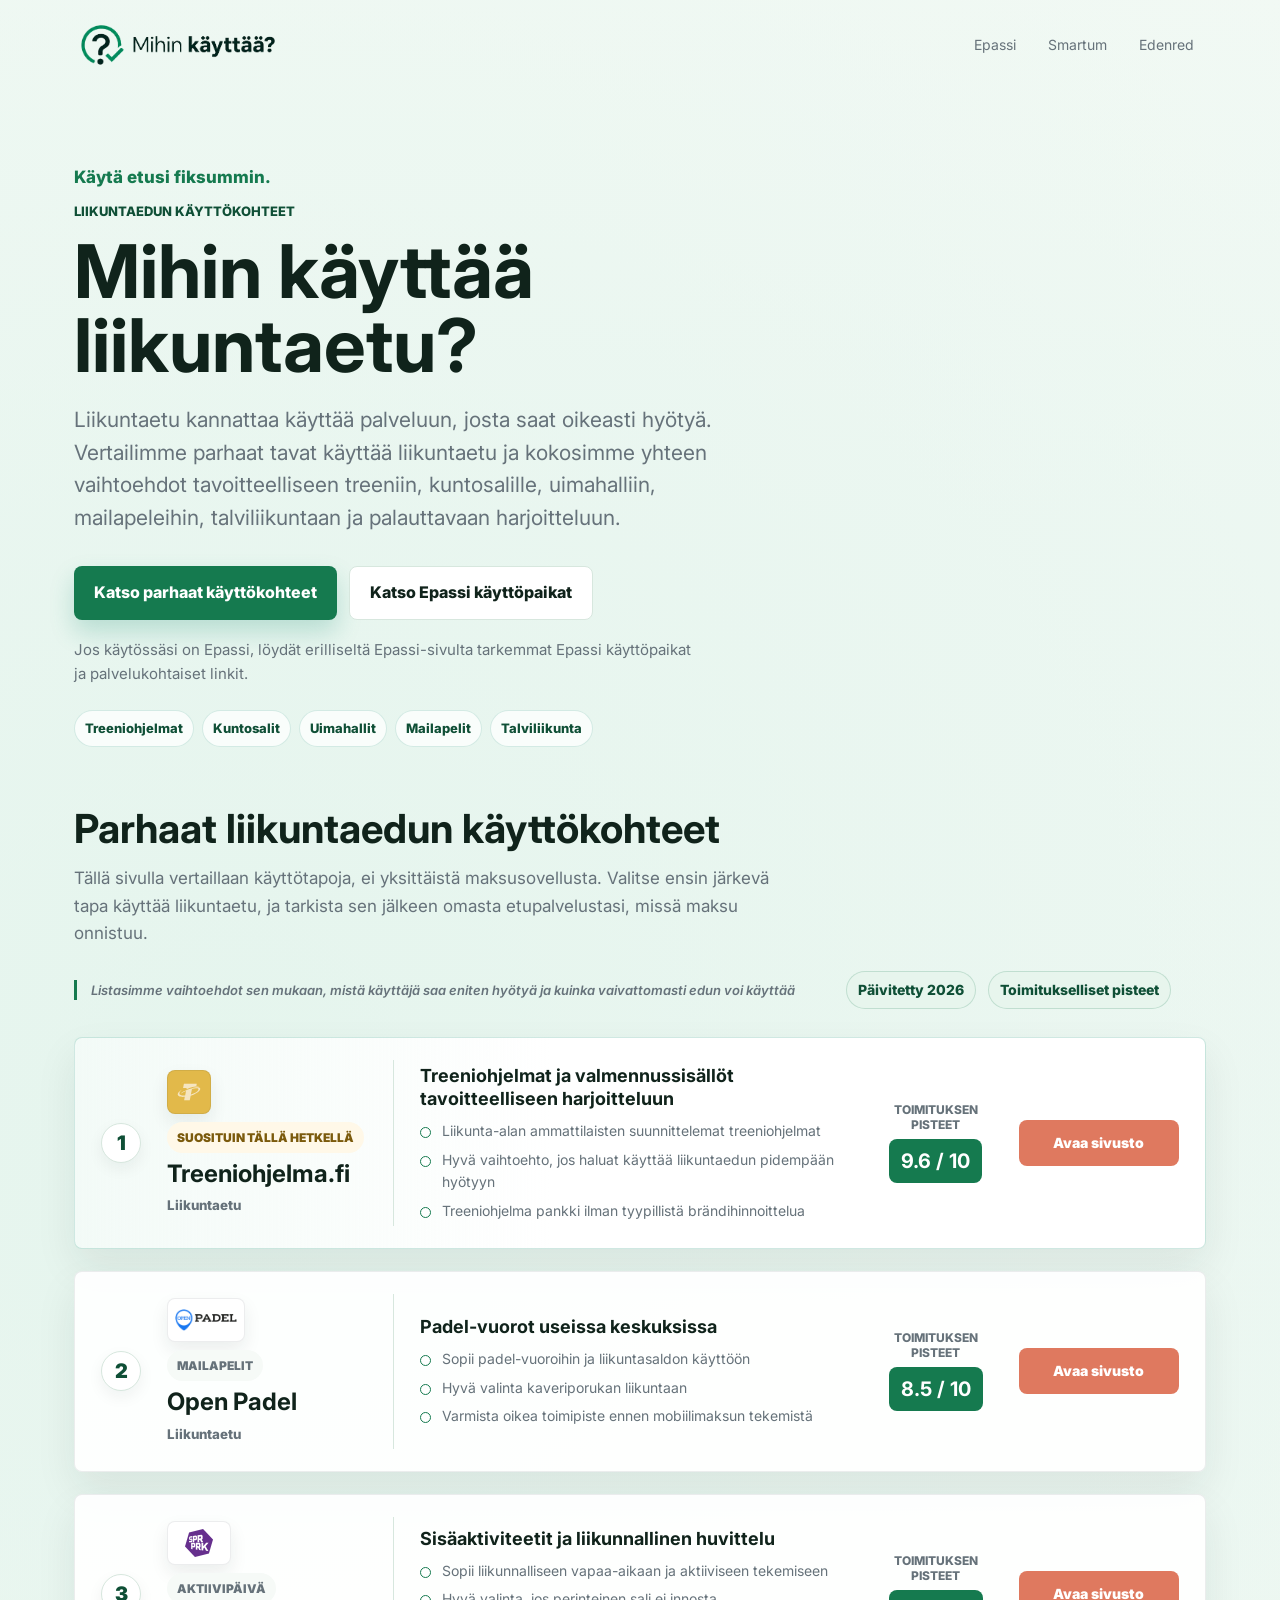
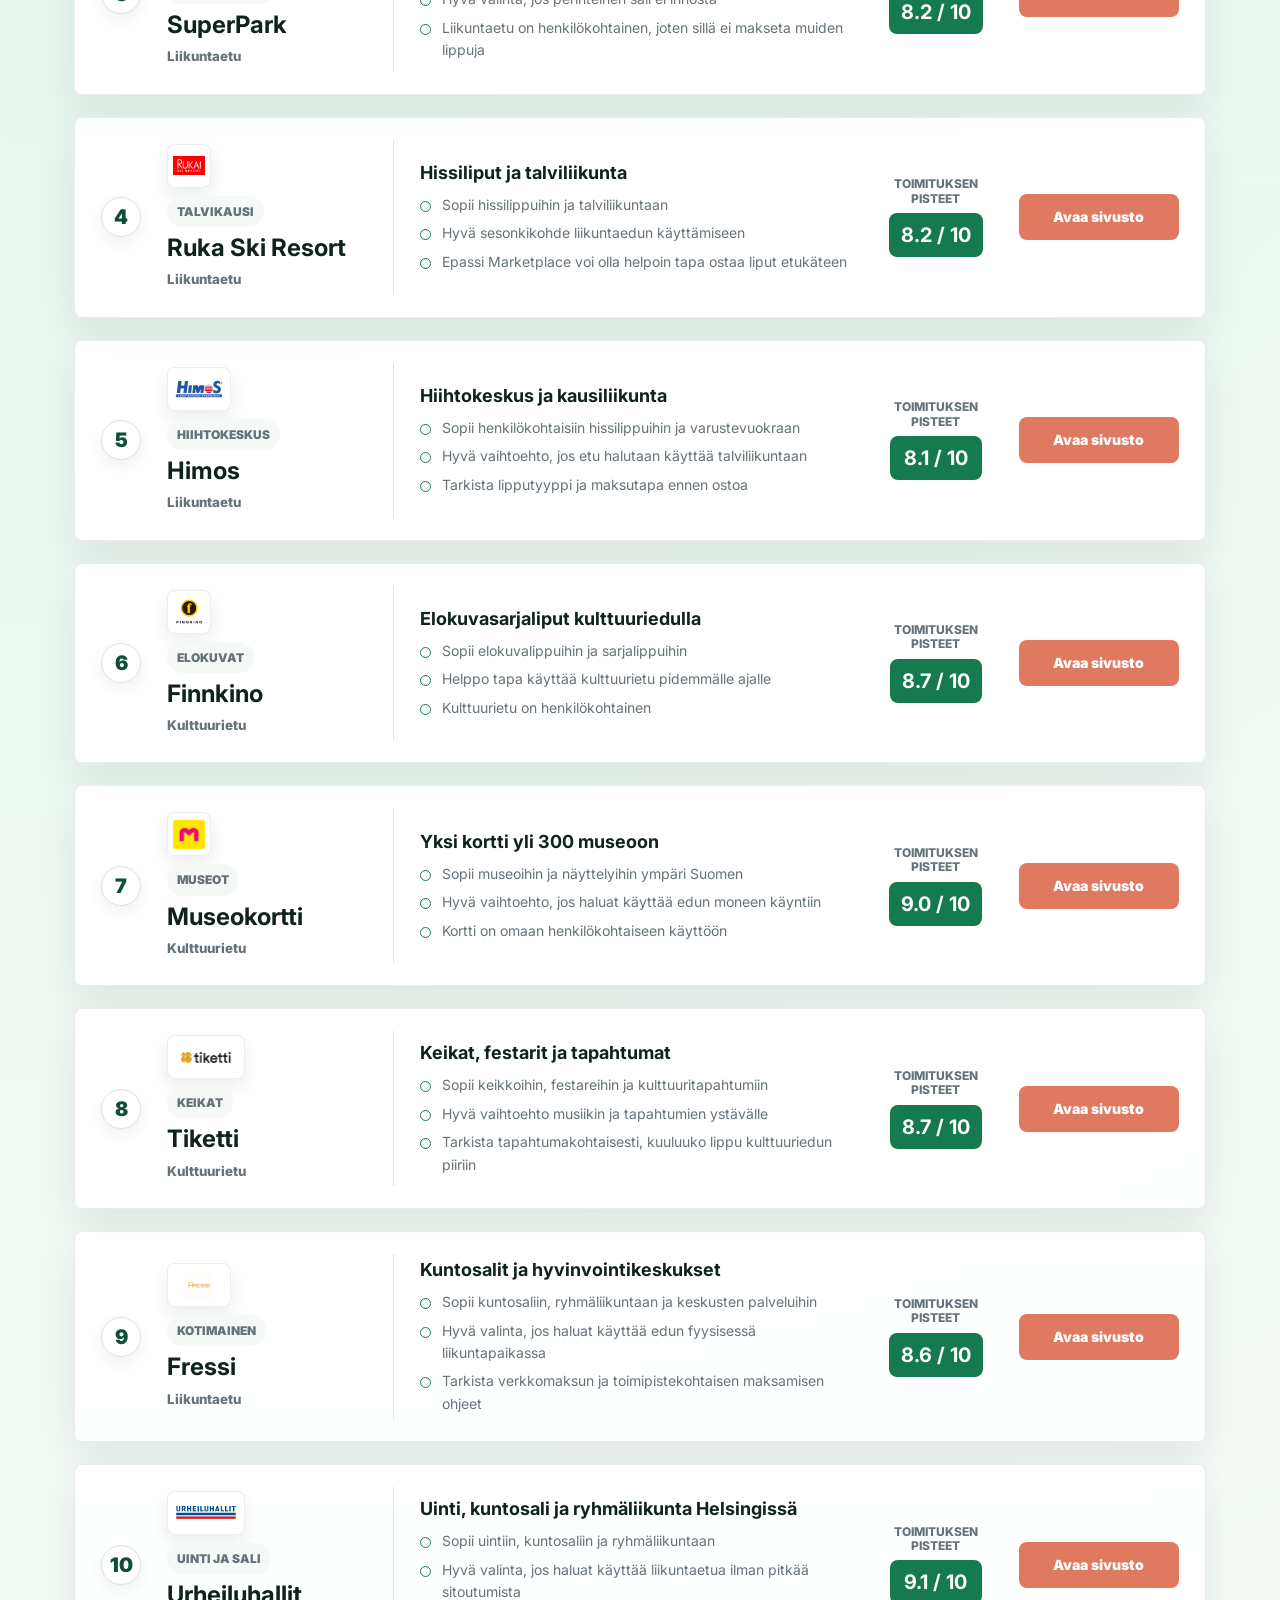
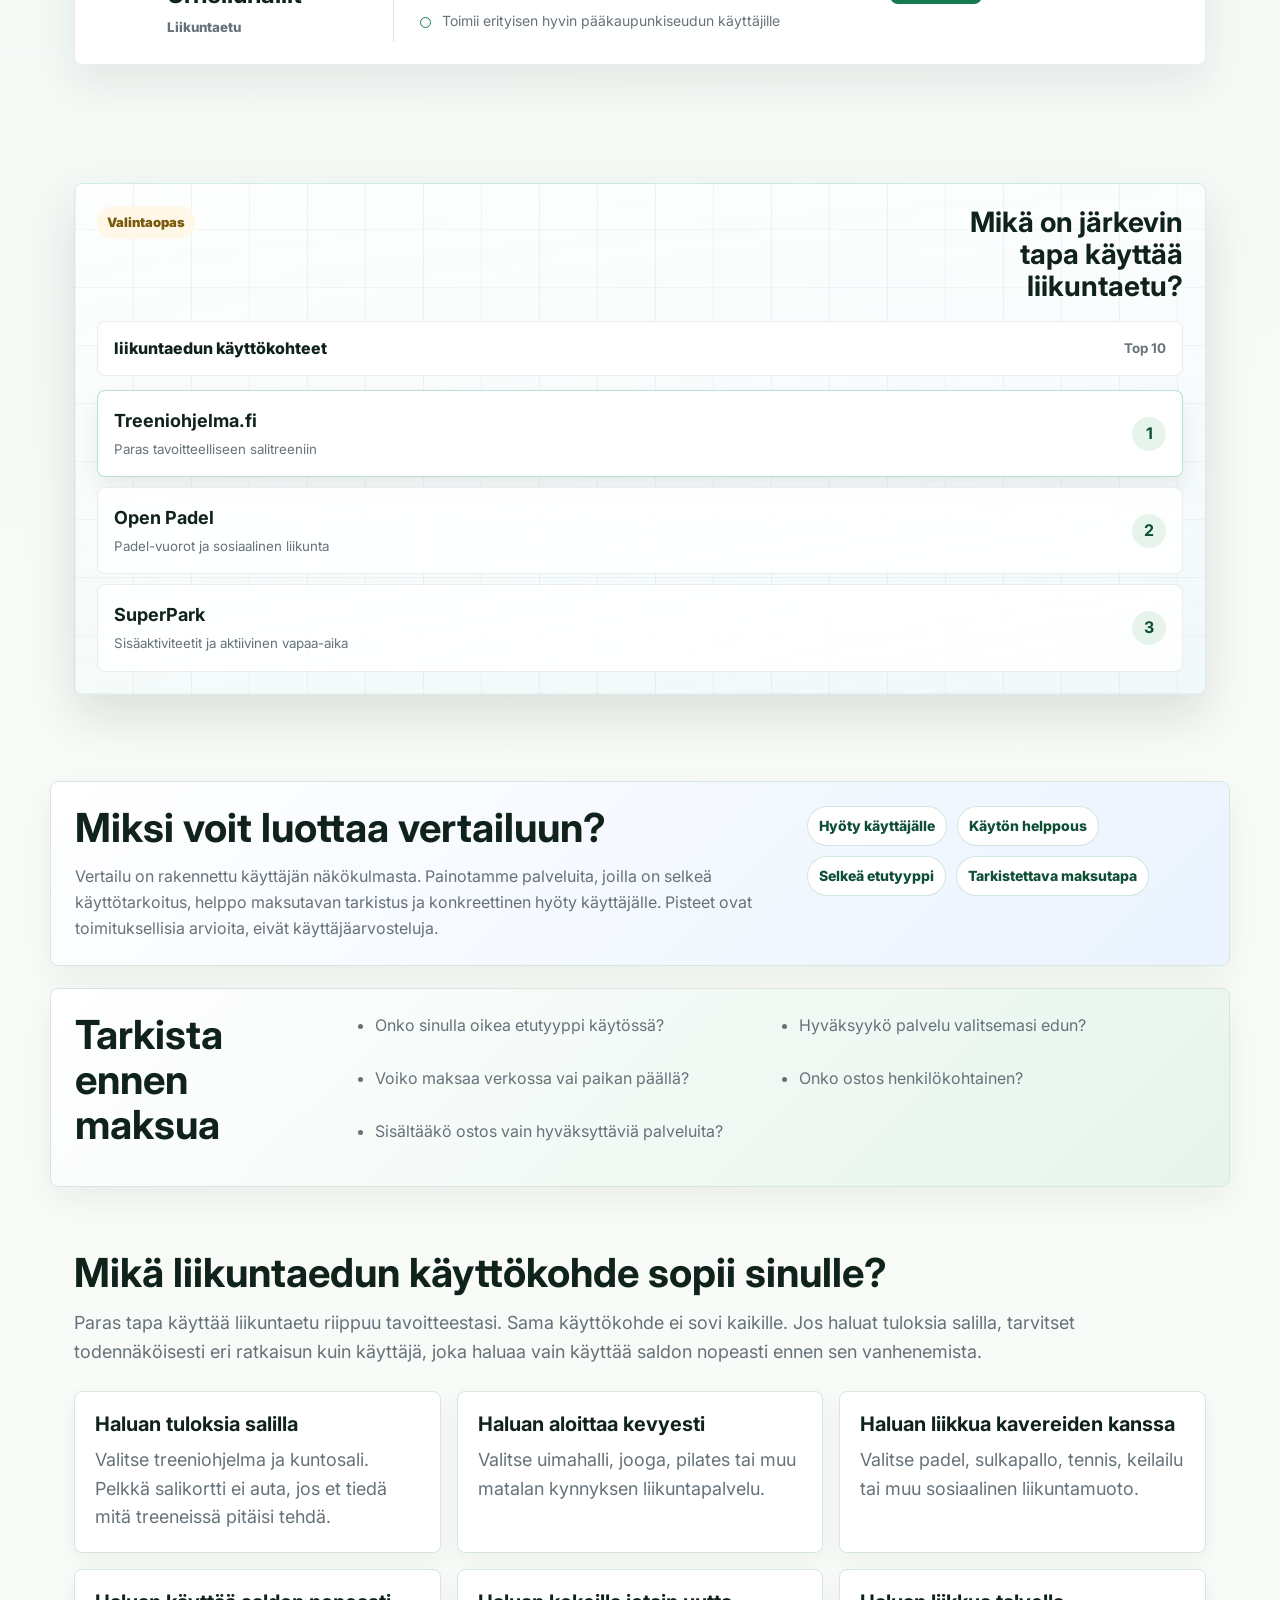
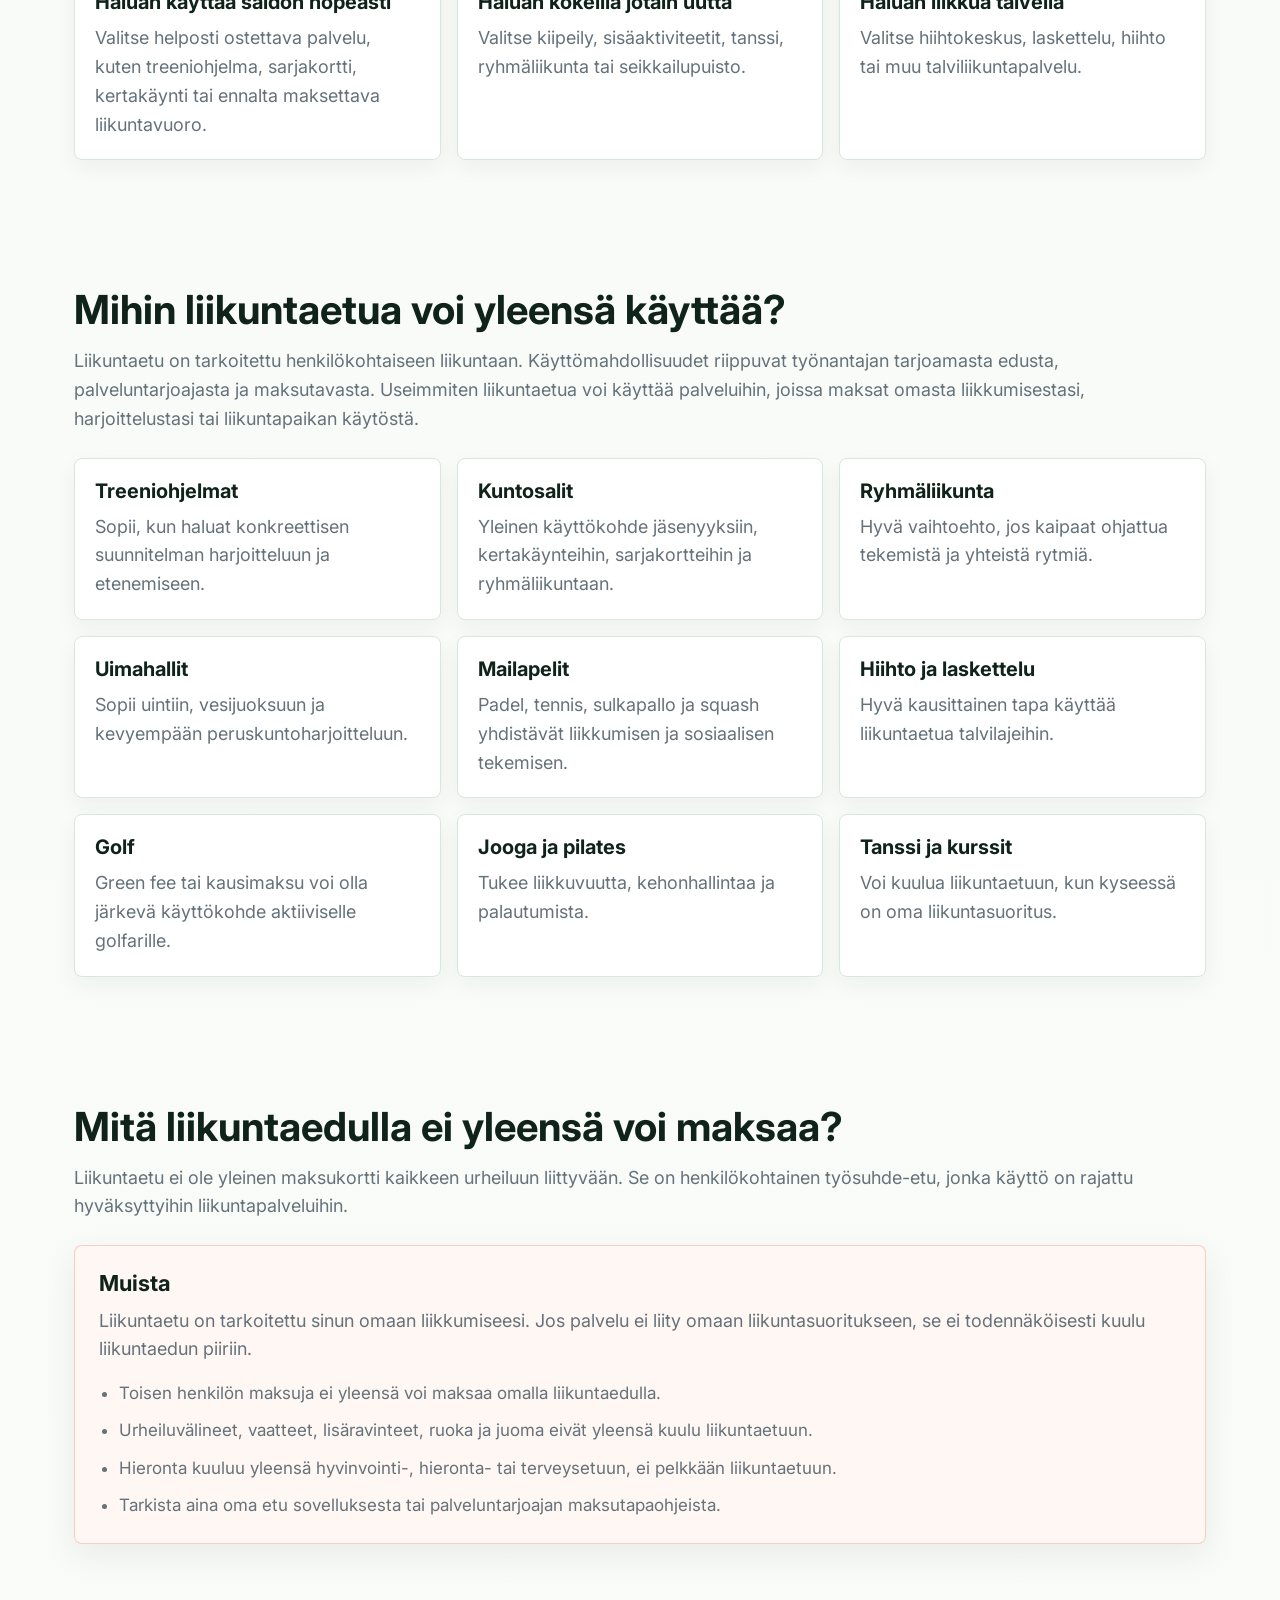
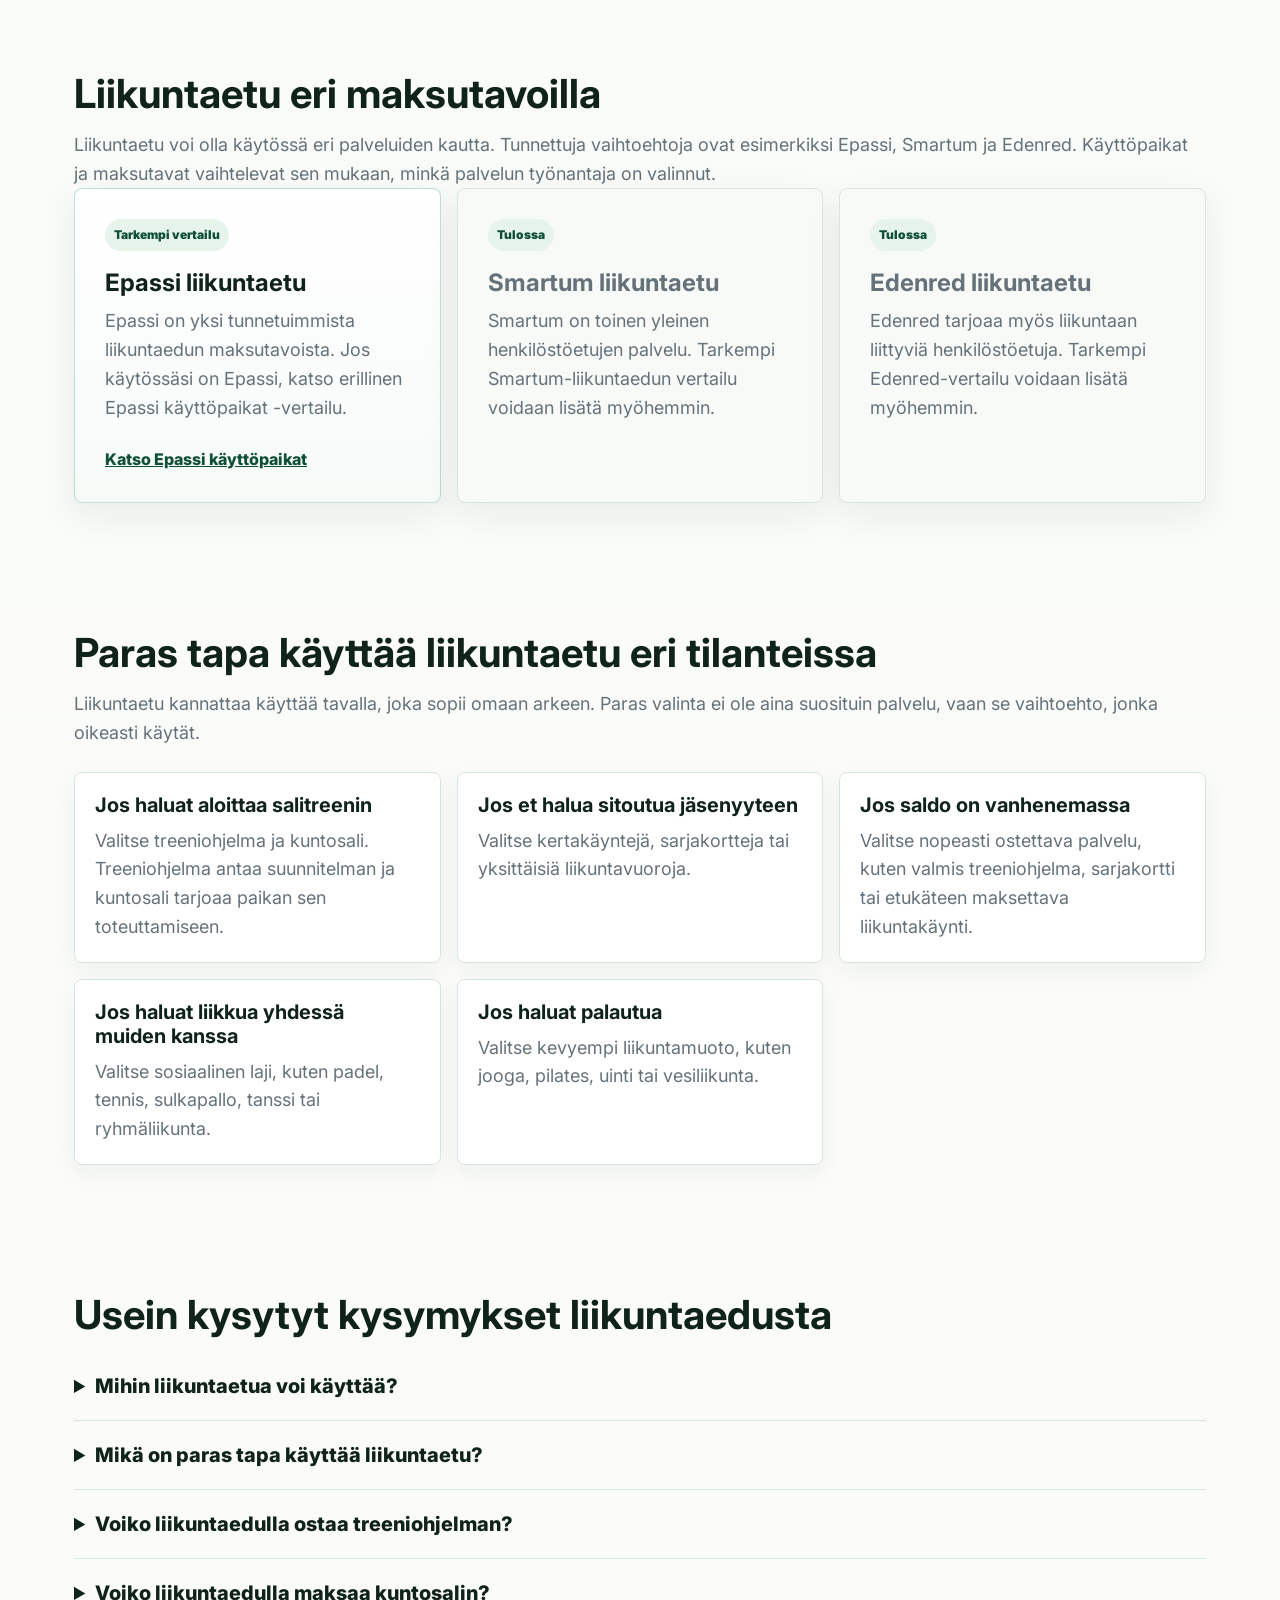
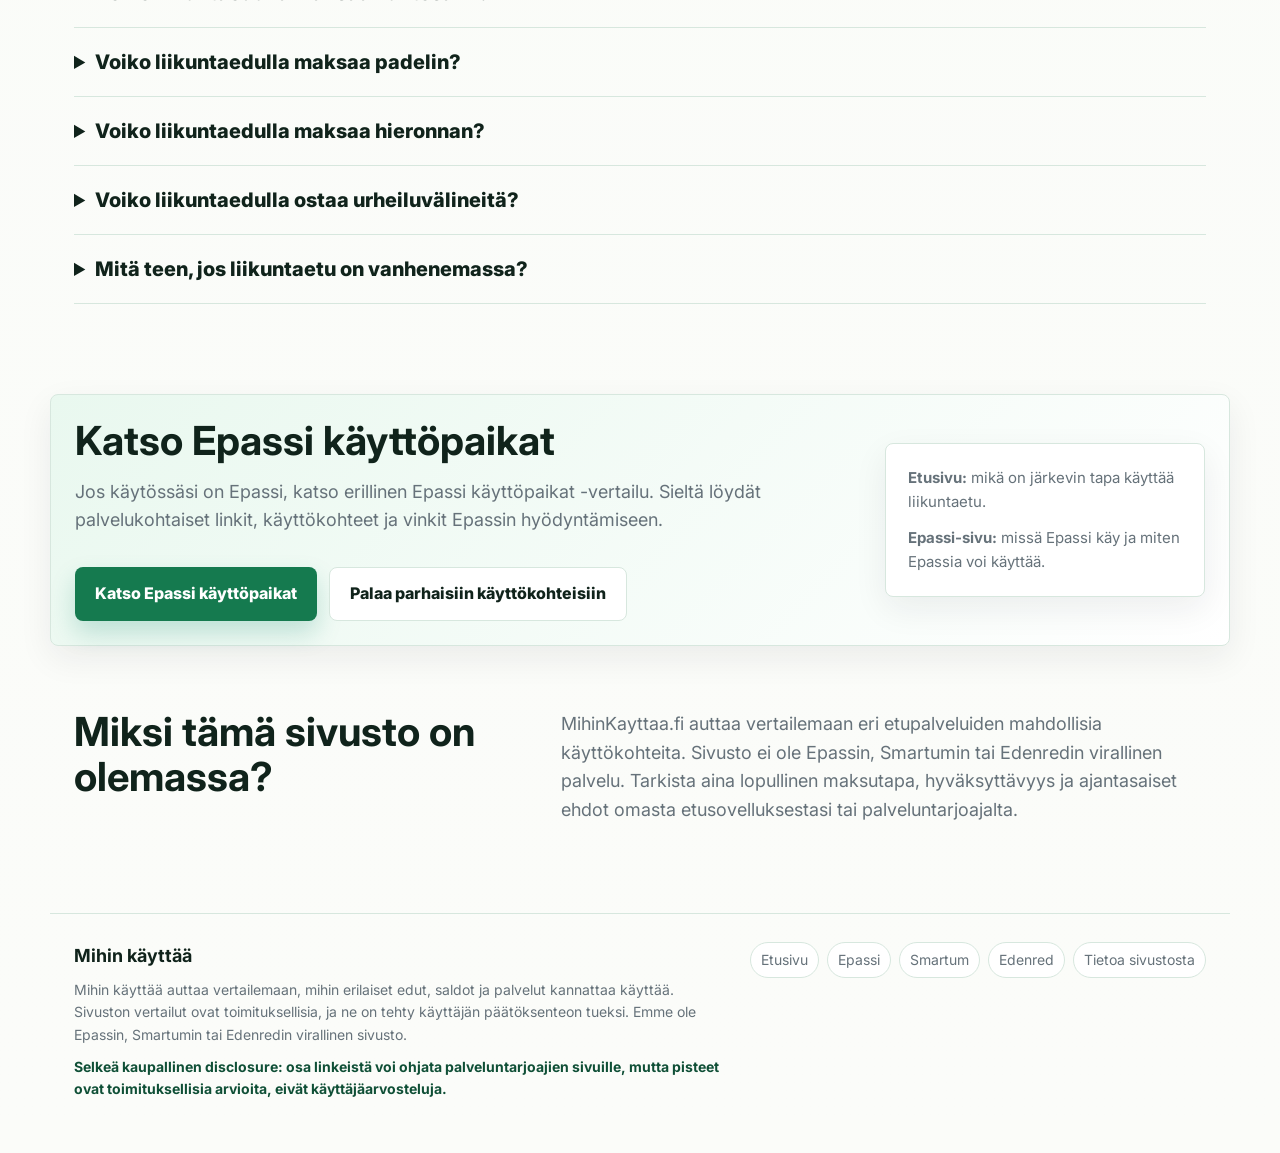
==== index.html @ ceec1adf "Constrain homepage trust cards" ====
﻿<!doctype html>
<html lang="fi">
  <head>
    <meta charset="utf-8">
    <meta name="viewport" content="width=device-width, initial-scale=1">
    <title>Mihin käyttää liikuntaetu? Parhaat käyttökohteet vertailussa</title>
    <meta name="description" content="Vertaa parhaat tavat käyttää liikuntaetu. Katso sopiiko sinulle parhaiten treeniohjelma, kuntosali, uimahalli, padel, jooga, hiihtokeskus vai muu liikuntapalvelu.">
    <link rel="canonical" href="https://mihinkayttaa.fi/">
    <link rel="stylesheet" href="/styles.css?v=trust-width-20260703">
    <link rel="icon" type="image/png" href="/assets/brand/favicon-512.png">
    <link rel="apple-touch-icon" href="/assets/brand/favicon-512.png">
    <meta property="og:title" content="Mihin käyttää liikuntaetu?">
    <meta property="og:description" content="Valintaopas liikuntaedun järkevään käyttöön: treeniohjelmat, kuntosalit, uimahallit, padel, jooga, hiihtokeskukset ja muut käyttökohteet.">
    <meta property="og:type" content="website">
    <meta property="og:url" content="https://mihinkayttaa.fi/">
    <meta property="og:image" content="https://mihinkayttaa.fi/assets/brand/paalogo-cropped.png?v=1dbc981">
    <meta name="twitter:card" content="summary_large_image">
    <meta name="twitter:image" content="https://mihinkayttaa.fi/assets/brand/paalogo-cropped.png?v=1dbc981">
    <script type="application/ld+json">
      {
        "@context": "https://schema.org",
        "@type": "WebPage",
        "name": "Mihin käyttää liikuntaetu?",
        "description": "Opas liikuntaedun parhaisiin käyttökohteisiin ja valintaan eri tilanteissa.",
        "url": "https://mihinkayttaa.fi/",
        "inLanguage": "fi",
        "publisher": {
          "@type": "Organization",
          "name": "MihinKayttaa.fi"
        }
      }
    </script>
    <script type="application/ld+json">
      {
        "@context": "https://schema.org",
        "@type": "ItemList",
        "name": "Parhaat liikuntaedun käyttökohteet",
        "itemListElement": [
          { "@type": "ListItem", "position": 1, "name": "Treeniohjelma.fi", "url": "https://treeniohjelma.fi/" },
          { "@type": "ListItem", "position": 2, "name": "Open Padel", "url": "https://www.openpadel.fi/liikuntaedut" },
          { "@type": "ListItem", "position": 3, "name": "SuperPark", "url": "https://superpark.fi/faq-superpark-vantaa/" },
          { "@type": "ListItem", "position": 4, "name": "Ruka Ski Resort", "url": "https://www.ruka.fi/fi/hiihtokeskus/hissiliput" },
          { "@type": "ListItem", "position": 5, "name": "Himos", "url": "https://himos.fi/liikuntaeduilla-maksaminen/" },
          { "@type": "ListItem", "position": 6, "name": "Finnkino", "url": "https://www.finnkino.fi/kauppa/kulttuurietusarjaliput/" },
          { "@type": "ListItem", "position": 7, "name": "Museokortti", "url": "https://museot.fi/kulttuuriedut" },
          { "@type": "ListItem", "position": 8, "name": "Tiketti", "url": "https://www.tiketti.fi/info/kulttuuriedut" },
          { "@type": "ListItem", "position": 9, "name": "Fressi", "url": "https://www.fressi.fi/liikuntaedutnetissa/" },
          { "@type": "ListItem", "position": 10, "name": "Urheiluhallit", "url": "https://www.urheiluhallit.fi/hinnasto/maksuvaihtoehdot/" }
        ]
      }
    </script>
    <script type="application/ld+json">
      {
        "@context": "https://schema.org",
        "@type": "FAQPage",
        "mainEntity": [
          {
            "@type": "Question",
            "name": "Mihin liikuntaetua voi käyttää?",
            "acceptedAnswer": {
              "@type": "Answer",
              "text": "Liikuntaetua voi yleensä käyttää omaan liikuntaan, kuten treeniohjelmiin, kuntosaleihin, ryhmäliikuntaan, uimahalleihin, mailapeleihin, hiihtokeskuksiin, golfiin, joogaan, pilatekseen ja liikuntatapahtumiin."
            }
          },
          {
            "@type": "Question",
            "name": "Mikä on paras tapa käyttää liikuntaetu?",
            "acceptedAnswer": {
              "@type": "Answer",
              "text": "Paras tapa riippuu tavoitteestasi. Jos haluat tuloksia salilla, treeniohjelma ja kuntosali ovat vahva yhdistelmä. Jos haluat kevyempää liikuntaa, uimahalli, jooga tai padel voi olla parempi valinta."
            }
          },
          {
            "@type": "Question",
            "name": "Voiko liikuntaedulla ostaa treeniohjelman?",
            "acceptedAnswer": {
              "@type": "Answer",
              "text": "Kyllä, jos palvelu hyväksyy liikuntaedun ja tuote kuuluu hyväksyttyyn liikuntapalveluun. Treeniohjelma voi olla hyvä valinta, koska siitä saa hyötyä pidemmäksi aikaa kuin yksittäisestä kertakäynnistä."
            }
          },
          {
            "@type": "Question",
            "name": "Voiko liikuntaedulla maksaa hieronnan?",
            "acceptedAnswer": {
              "@type": "Answer",
              "text": "Yleensä ei pelkällä liikuntaedulla. Hieronta kuuluu useimmiten hyvinvointi-, hieronta- tai terveysetuun, jos työnantaja on ottanut sellaisen käyttöön."
            }
          }
        ]
      }
    </script>
  </head>
  <body>
    <header class="site-header">
      <a class="brand" href="/" aria-label="MihinKayttaa.fi etusivu">
        <img class="brand-logo" src="/assets/brand/vaaka-logo-cropped.png?v=1dbc981" alt="Mihin käyttää?">
      </a>
      <nav aria-label="Päävalikko">
        <a href="/epassi/">Epassi</a>
        <a href="/smartum/">Smartum</a>
        <a href="/edenred/">Edenred</a>
      </nav>
    </header>

    <main>
      <section class="hero home-hero">
        <div class="hero-copy">
          <p class="brand-slogan">Käytä etusi fiksummin.</p>
          <p class="eyebrow">Liikuntaedun käyttökohteet</p>
          <h1>Mihin käyttää liikuntaetu?</h1>
          <p class="lead">Liikuntaetu kannattaa käyttää palveluun, josta saat oikeasti hyötyä. Vertailimme parhaat tavat käyttää liikuntaetu ja kokosimme yhteen vaihtoehdot tavoitteelliseen treeniin, kuntosalille, uimahalliin, mailapeleihin, talviliikuntaan ja palauttavaan harjoitteluun.</p>
          <div class="hero-actions">
            <a class="button primary" href="#parhaat-kayttokohteet">Katso parhaat käyttökohteet</a>
            <a class="button secondary" href="/epassi/">Katso Epassi käyttöpaikat</a>
          </div>
          <p class="hero-note">Jos käytössäsi on Epassi, löydät erilliseltä Epassi-sivulta tarkemmat Epassi käyttöpaikat ja palvelukohtaiset linkit.</p>
          <div class="hero-points" aria-label="Liikuntaedun päätavat">
            <span>Treeniohjelmat</span>
            <span>Kuntosalit</span>
            <span>Uimahallit</span>
            <span>Mailapelit</span>
            <span>Talviliikunta</span>
          </div>
        </div>

      </section>

      <section class="ranking-section" id="parhaat-kayttokohteet" aria-labelledby="ranking-title">
        <div class="section-heading stacked-heading">
          <h2 id="ranking-title">Parhaat liikuntaedun käyttökohteet</h2>
          <p>Tällä sivulla vertaillaan käyttötapoja, ei yksittäistä maksusovellusta. Valitse ensin järkevä tapa käyttää liikuntaetu, ja tarkista sen jälkeen omasta etupalvelustasi, missä maksu onnistuu.</p>
        </div>


          <div class="ranking-trust-row" aria-label="Vertailun perusteet">
            <span>Listasimme vaihtoehdot sen mukaan, mistä käyttäjä saa eniten hyötyä ja kuinka vaivattomasti edun voi käyttää</span>
            <span>Päivitetty 2026</span>
            <span>Toimitukselliset pisteet</span>
          </div>

          <ol class="ranked-list">
          <li class="ranked-item featured">
            <div class="rank-number">1</div>
            <div class="rank-brand">
              <span class="rank-icon rank-logo icon-treeniohjelma" aria-hidden="true"><img src="/assets/logos/treeniohjelma.svg" alt=""></span>
              <span class="rank-badge">Suosituin tällä hetkellä</span>
              <strong>Treeniohjelma.fi</strong>
              <small>Liikuntaetu</small>
            </div>
            <div class="rank-details">
              <h3>Treeniohjelmat ja valmennussisällöt tavoitteelliseen harjoitteluun</h3>
              <ul>
                <li>Liikunta-alan ammattilaisten suunnittelemat treeniohjelmat</li>
                <li>Hyvä vaihtoehto, jos haluat käyttää liikuntaedun pidempään hyötyyn</li>
                <li>Treeniohjelma pankki ilman tyypillistä brändihinnoittelua</li>
              </ul>
            </div>
            <div class="rank-score" aria-label="Toimituksen pisteet 9.6 / 10">
              <span>Toimituksen pisteet</span>
              <strong>9.6 / 10</strong>
            </div>
            <a class="rank-cta" href="https://treeniohjelma.fi/">Avaa sivusto</a>
          </li>

          <li class="ranked-item">
            <div class="rank-number">2</div>
            <div class="rank-brand">
              <span class="rank-icon rank-logo icon-open-padel" aria-hidden="true"><img src="/assets/logos/open-padel.webp" alt=""></span>
              <span class="rank-badge muted">Mailapelit</span>
              <strong>Open Padel</strong>
              <small>Liikuntaetu</small>
            </div>
            <div class="rank-details">
              <h3>Padel-vuorot useissa keskuksissa</h3>
              <ul>
                <li>Sopii padel-vuoroihin ja liikuntasaldon käyttöön</li>
                <li>Hyvä valinta kaveriporukan liikuntaan</li>
                <li>Varmista oikea toimipiste ennen mobiilimaksun tekemistä</li>
              </ul>
            </div>
            <div class="rank-score" aria-label="Toimituksen pisteet 8.5 / 10">
              <span>Toimituksen pisteet</span>
              <strong>8.5 / 10</strong>
            </div>
            <a class="rank-cta" href="https://www.openpadel.fi/liikuntaedut">Avaa sivusto</a>
          </li>

          <li class="ranked-item">
            <div class="rank-number">3</div>
            <div class="rank-brand">
              <span class="rank-icon rank-logo icon-superpark" aria-hidden="true"><img src="/assets/logos/superpark.svg" alt=""></span>
              <span class="rank-badge muted">Aktiivipäivä</span>
              <strong>SuperPark</strong>
              <small>Liikuntaetu</small>
            </div>
            <div class="rank-details">
              <h3>Sisäaktiviteetit ja liikunnallinen huvittelu</h3>
              <ul>
                <li>Sopii liikunnalliseen vapaa-aikaan ja aktiiviseen tekemiseen</li>
                <li>Hyvä valinta, jos perinteinen sali ei innosta</li>
                <li>Liikuntaetu on henkilökohtainen, joten sillä ei makseta muiden lippuja</li>
              </ul>
            </div>
            <div class="rank-score" aria-label="Toimituksen pisteet 8.2 / 10">
              <span>Toimituksen pisteet</span>
              <strong>8.2 / 10</strong>
            </div>
            <a class="rank-cta" href="https://superpark.fi/faq-superpark-vantaa/">Avaa sivusto</a>
          </li>

          <li class="ranked-item">
            <div class="rank-number">4</div>
            <div class="rank-brand">
              <span class="rank-icon rank-logo icon-ruka" aria-hidden="true"><img src="/assets/logos/ruka-ski-resort.png" alt=""></span>
              <span class="rank-badge muted">Talvikausi</span>
              <strong>Ruka Ski Resort</strong>
              <small>Liikuntaetu</small>
            </div>
            <div class="rank-details">
              <h3>Hissiliput ja talviliikunta</h3>
              <ul>
                <li>Sopii hissilippuihin ja talviliikuntaan</li>
                <li>Hyvä sesonkikohde liikuntaedun käyttämiseen</li>
                <li>Epassi Marketplace voi olla helpoin tapa ostaa liput etukäteen</li>
              </ul>
            </div>
            <div class="rank-score" aria-label="Toimituksen pisteet 8.2 / 10">
              <span>Toimituksen pisteet</span>
              <strong>8.2 / 10</strong>
            </div>
            <a class="rank-cta" href="https://www.ruka.fi/fi/hiihtokeskus/hissiliput">Avaa sivusto</a>
          </li>

          <li class="ranked-item">
            <div class="rank-number">5</div>
            <div class="rank-brand">
              <span class="rank-icon rank-logo icon-himos" aria-hidden="true"><img src="/assets/logos/himos.svg" alt=""></span>
              <span class="rank-badge muted">Hiihtokeskus</span>
              <strong>Himos</strong>
              <small>Liikuntaetu</small>
            </div>
            <div class="rank-details">
              <h3>Hiihtokeskus ja kausiliikunta</h3>
              <ul>
                <li>Sopii henkilökohtaisiin hissilippuihin ja varustevuokraan</li>
                <li>Hyvä vaihtoehto, jos etu halutaan käyttää talviliikuntaan</li>
                <li>Tarkista lipputyyppi ja maksutapa ennen ostoa</li>
              </ul>
            </div>
            <div class="rank-score" aria-label="Toimituksen pisteet 8.1 / 10">
              <span>Toimituksen pisteet</span>
              <strong>8.1 / 10</strong>
            </div>
            <a class="rank-cta" href="https://himos.fi/liikuntaeduilla-maksaminen/">Avaa sivusto</a>
          </li>

          <li class="ranked-item">
            <div class="rank-number">6</div>
            <div class="rank-brand">
              <span class="rank-icon rank-logo icon-finnkino" aria-hidden="true"><img src="/assets/logos/finnkino.png" alt=""></span>
              <span class="rank-badge muted">Elokuvat</span>
              <strong>Finnkino</strong>
              <small>Kulttuurietu</small>
            </div>
            <div class="rank-details">
              <h3>Elokuvasarjaliput kulttuuriedulla</h3>
              <ul>
                <li>Sopii elokuvalippuihin ja sarjalippuihin</li>
                <li>Helppo tapa käyttää kulttuurietu pidemmälle ajalle</li>
                <li>Kulttuurietu on henkilökohtainen</li>
              </ul>
            </div>
            <div class="rank-score" aria-label="Toimituksen pisteet 8.7 / 10">
              <span>Toimituksen pisteet</span>
              <strong>8.7 / 10</strong>
            </div>
            <a class="rank-cta" href="https://www.finnkino.fi/kauppa/kulttuurietusarjaliput/">Avaa sivusto</a>
          </li>

          <li class="ranked-item">
            <div class="rank-number">7</div>
            <div class="rank-brand">
              <span class="rank-icon rank-logo icon-museokortti" aria-hidden="true"><img src="/assets/logos/museokortti.png" alt=""></span>
              <span class="rank-badge muted">Museot</span>
              <strong>Museokortti</strong>
              <small>Kulttuurietu</small>
            </div>
            <div class="rank-details">
              <h3>Yksi kortti yli 300 museoon</h3>
              <ul>
                <li>Sopii museoihin ja näyttelyihin ympäri Suomen</li>
                <li>Hyvä vaihtoehto, jos haluat käyttää edun moneen käyntiin</li>
                <li>Kortti on omaan henkilökohtaiseen käyttöön</li>
              </ul>
            </div>
            <div class="rank-score" aria-label="Toimituksen pisteet 9.0 / 10">
              <span>Toimituksen pisteet</span>
              <strong>9.0 / 10</strong>
            </div>
            <a class="rank-cta" href="https://museot.fi/kulttuuriedut">Avaa sivusto</a>
          </li>

          <li class="ranked-item">
            <div class="rank-number">8</div>
            <div class="rank-brand">
              <span class="rank-icon rank-logo icon-tiketti" aria-hidden="true"><img src="/assets/logos/tiketti.png" alt=""></span>
              <span class="rank-badge muted">Keikat</span>
              <strong>Tiketti</strong>
              <small>Kulttuurietu</small>
            </div>
            <div class="rank-details">
              <h3>Keikat, festarit ja tapahtumat</h3>
              <ul>
                <li>Sopii keikkoihin, festareihin ja kulttuuritapahtumiin</li>
                <li>Hyvä vaihtoehto musiikin ja tapahtumien ystävälle</li>
                <li>Tarkista tapahtumakohtaisesti, kuuluuko lippu kulttuuriedun piiriin</li>
              </ul>
            </div>
            <div class="rank-score" aria-label="Toimituksen pisteet 8.7 / 10">
              <span>Toimituksen pisteet</span>
              <strong>8.7 / 10</strong>
            </div>
            <a class="rank-cta" href="https://www.tiketti.fi/info/kulttuuriedut">Avaa sivusto</a>
          </li>

          <li class="ranked-item">
            <div class="rank-number">9</div>
            <div class="rank-brand">
              <span class="rank-icon rank-logo icon-fressi" aria-hidden="true"><img src="/assets/logos/fressi.png" alt=""></span>
              <span class="rank-badge muted">Kotimainen</span>
              <strong>Fressi</strong>
              <small>Liikuntaetu</small>
            </div>
            <div class="rank-details">
              <h3>Kuntosalit ja hyvinvointikeskukset</h3>
              <ul>
                <li>Sopii kuntosaliin, ryhmäliikuntaan ja keskusten palveluihin</li>
                <li>Hyvä valinta, jos haluat käyttää edun fyysisessä liikuntapaikassa</li>
                <li>Tarkista verkkomaksun ja toimipistekohtaisen maksamisen ohjeet</li>
              </ul>
            </div>
            <div class="rank-score" aria-label="Toimituksen pisteet 8.6 / 10">
              <span>Toimituksen pisteet</span>
              <strong>8.6 / 10</strong>
            </div>
            <a class="rank-cta" href="https://www.fressi.fi/liikuntaedutnetissa/">Avaa sivusto</a>
          </li>

          <li class="ranked-item">
            <div class="rank-number">10</div>
            <div class="rank-brand">
              <span class="rank-icon rank-logo icon-urheiluhallit" aria-hidden="true"><img src="/assets/logos/urheiluhallit.svg" alt=""></span>
              <span class="rank-badge muted">Uinti ja sali</span>
              <strong>Urheiluhallit</strong>
              <small>Liikuntaetu</small>
            </div>
            <div class="rank-details">
              <h3>Uinti, kuntosali ja ryhmäliikunta Helsingissä</h3>
              <ul>
                <li>Sopii uintiin, kuntosaliin ja ryhmäliikuntaan</li>
                <li>Hyvä valinta, jos haluat käyttää liikuntaetua ilman pitkää sitoutumista</li>
                <li>Toimii erityisen hyvin pääkaupunkiseudun käyttäjille</li>
              </ul>
            </div>
            <div class="rank-score" aria-label="Toimituksen pisteet 9.1 / 10">
              <span>Toimituksen pisteet</span>
              <strong>9.1 / 10</strong>
            </div>
            <a class="rank-cta" href="https://www.urheiluhallit.fi/hinnasto/maksuvaihtoehdot/">Avaa sivusto</a>
          </li>
        </ol>

      </section>

      <section class="content-section selection-guide" aria-labelledby="selection-guide-title">
        <div class="finder-card" aria-label="Liikuntaedun käyttökohteiden vertailu">
          <div class="finder-top">
            <span class="finder-label">Valintaopas</span>
            <strong id="selection-guide-title">Mikä on järkevin tapa käyttää liikuntaetu?</strong>
          </div>
          <div class="finder-search">
            <span>liikuntaedun käyttökohteet</span>
            <small>Top 10</small>
          </div>
          <div class="finder-results">
            <a class="result-row featured" href="https://treeniohjelma.fi/">
              <span>
                <strong>Treeniohjelma.fi</strong>
                <small>Paras tavoitteelliseen salitreeniin</small>
              </span>
              <b>1</b>
            </a>
            <a class="result-row" href="#parhaat-kayttokohteet">
              <span>
                <strong>Open Padel</strong>
                <small>Padel-vuorot ja sosiaalinen liikunta</small>
              </span>
              <b>2</b>
            </a>
            <a class="result-row" href="#parhaat-kayttokohteet">
              <span>
                <strong>SuperPark</strong>
                <small>Sisäaktiviteetit ja aktiivinen vapaa-aika</small>
              </span>
              <b>3</b>
            </a>
          </div>
        </div>
      </section>

      <div class="editorial-trust-card" aria-labelledby="trust-title">
        <div>
          <h2 id="trust-title">Miksi voit luottaa vertailuun?</h2>
          <p>Vertailu on rakennettu käyttäjän näkökulmasta. Painotamme palveluita, joilla on selkeä käyttötarkoitus, helppo maksutavan tarkistus ja konkreettinen hyöty käyttäjälle. Pisteet ovat toimituksellisia arvioita, eivät käyttäjäarvosteluja.</p>
        </div>
        <div class="trust-badges" aria-label="Vertailun painotukset">
          <span>Hyöty käyttäjälle</span>
          <span>Käytön helppous</span>
          <span>Selkeä etutyyppi</span>
          <span>Tarkistettava maksutapa</span>
        </div>
      </div>

      <div class="prepay-check-card" aria-labelledby="prepay-title">
        <div>
          <h2 id="prepay-title">Tarkista ennen maksua</h2>
        </div>
        <ul>
          <li>Onko sinulla oikea etutyyppi käytössä?</li>
          <li>Hyväksyykö palvelu valitsemasi edun?</li>
          <li>Voiko maksaa verkossa vai paikan päällä?</li>
          <li>Onko ostos henkilökohtainen?</li>
          <li>Sisältääkö ostos vain hyväksyttäviä palveluita?</li>
        </ul>
      </div>

      <section class="content-section" id="mika-sopii">
        <h2>Mikä liikuntaedun käyttökohde sopii sinulle?</h2>
        <p>Paras tapa käyttää liikuntaetu riippuu tavoitteestasi. Sama käyttökohde ei sovi kaikille. Jos haluat tuloksia salilla, tarvitset todennäköisesti eri ratkaisun kuin käyttäjä, joka haluaa vain käyttää saldon nopeasti ennen sen vanhenemista.</p>

        <div class="choice-grid">
          <div><h3>Haluan tuloksia salilla</h3><p>Valitse treeniohjelma ja kuntosali. Pelkkä salikortti ei auta, jos et tiedä mitä treeneissä pitäisi tehdä.</p></div>
          <div><h3>Haluan aloittaa kevyesti</h3><p>Valitse uimahalli, jooga, pilates tai muu matalan kynnyksen liikuntapalvelu.</p></div>
          <div><h3>Haluan liikkua kavereiden kanssa</h3><p>Valitse padel, sulkapallo, tennis, keilailu tai muu sosiaalinen liikuntamuoto.</p></div>
          <div><h3>Haluan käyttää saldon nopeasti</h3><p>Valitse helposti ostettava palvelu, kuten treeniohjelma, sarjakortti, kertakäynti tai ennalta maksettava liikuntavuoro.</p></div>
          <div><h3>Haluan kokeilla jotain uutta</h3><p>Valitse kiipeily, sisäaktiviteetit, tanssi, ryhmäliikunta tai seikkailupuisto.</p></div>
          <div><h3>Haluan liikkua talvella</h3><p>Valitse hiihtokeskus, laskettelu, hiihto tai muu talviliikuntapalvelu.</p></div>
        </div>
      </section>

      <section class="content-section" id="mihin-voi-kayttaa">
        <h2>Mihin liikuntaetua voi yleensä käyttää?</h2>
        <p>Liikuntaetu on tarkoitettu henkilökohtaiseen liikuntaan. Käyttömahdollisuudet riippuvat työnantajan tarjoamasta edusta, palveluntarjoajasta ja maksutavasta. Useimmiten liikuntaetua voi käyttää palveluihin, joissa maksat omasta liikkumisestasi, harjoittelustasi tai liikuntapaikan käytöstä.</p>

        <div class="mini-card-grid">
          <div><h3>Treeniohjelmat</h3><p>Sopii, kun haluat konkreettisen suunnitelman harjoitteluun ja etenemiseen.</p></div>
          <div><h3>Kuntosalit</h3><p>Yleinen käyttökohde jäsenyyksiin, kertakäynteihin, sarjakortteihin ja ryhmäliikuntaan.</p></div>
          <div><h3>Ryhmäliikunta</h3><p>Hyvä vaihtoehto, jos kaipaat ohjattua tekemistä ja yhteistä rytmiä.</p></div>
          <div><h3>Uimahallit</h3><p>Sopii uintiin, vesijuoksuun ja kevyempään peruskuntoharjoitteluun.</p></div>
          <div><h3>Mailapelit</h3><p>Padel, tennis, sulkapallo ja squash yhdistävät liikkumisen ja sosiaalisen tekemisen.</p></div>
          <div><h3>Hiihto ja laskettelu</h3><p>Hyvä kausittainen tapa käyttää liikuntaetua talvilajeihin.</p></div>
          <div><h3>Golf</h3><p>Green fee tai kausimaksu voi olla järkevä käyttökohde aktiiviselle golfarille.</p></div>
          <div><h3>Jooga ja pilates</h3><p>Tukee liikkuvuutta, kehonhallintaa ja palautumista.</p></div>
          <div><h3>Tanssi ja kurssit</h3><p>Voi kuulua liikuntaetuun, kun kyseessä on oma liikuntasuoritus.</p></div>
        </div>
      </section>

      <section class="content-section" id="rajoitukset">
        <h2>Mitä liikuntaedulla ei yleensä voi maksaa?</h2>
        <p>Liikuntaetu ei ole yleinen maksukortti kaikkeen urheiluun liittyvään. Se on henkilökohtainen työsuhde-etu, jonka käyttö on rajattu hyväksyttyihin liikuntapalveluihin.</p>

        <div class="warning-box">
          <h3>Muista</h3>
          <p>Liikuntaetu on tarkoitettu sinun omaan liikkumiseesi. Jos palvelu ei liity omaan liikuntasuoritukseen, se ei todennäköisesti kuulu liikuntaedun piiriin.</p>
          <ul>
            <li>Toisen henkilön maksuja ei yleensä voi maksaa omalla liikuntaedulla.</li>
            <li>Urheiluvälineet, vaatteet, lisäravinteet, ruoka ja juoma eivät yleensä kuulu liikuntaetuun.</li>
            <li>Hieronta kuuluu yleensä hyvinvointi-, hieronta- tai terveysetuun, ei pelkkään liikuntaetuun.</li>
            <li>Tarkista aina oma etu sovelluksesta tai palveluntarjoajan maksutapaohjeista.</li>
          </ul>
        </div>
      </section>

      <section class="content-section" id="maksutavat">
        <h2>Liikuntaetu eri maksutavoilla</h2>
        <p>Liikuntaetu voi olla käytössä eri palveluiden kautta. Tunnettuja vaihtoehtoja ovat esimerkiksi Epassi, Smartum ja Edenred. Käyttöpaikat ja maksutavat vaihtelevat sen mukaan, minkä palvelun työnantaja on valinnut.</p>

        <div class="guide-grid compact-guides">
          <article class="guide-card priority">
            <span class="card-badge">Tarkempi vertailu</span>
            <h3>Epassi liikuntaetu</h3>
            <p>Epassi on yksi tunnetuimmista liikuntaedun maksutavoista. Jos käytössäsi on Epassi, katso erillinen Epassi käyttöpaikat -vertailu.</p>
            <a href="/epassi/">Katso Epassi käyttöpaikat</a>
          </article>
          <article class="guide-card muted-card">
            <span class="card-badge">Tulossa</span>
            <h3>Smartum liikuntaetu</h3>
            <p>Smartum on toinen yleinen henkilöstöetujen palvelu. Tarkempi Smartum-liikuntaedun vertailu voidaan lisätä myöhemmin.</p>
          </article>
          <article class="guide-card muted-card">
            <span class="card-badge">Tulossa</span>
            <h3>Edenred liikuntaetu</h3>
            <p>Edenred tarjoaa myös liikuntaan liittyviä henkilöstöetuja. Tarkempi Edenred-vertailu voidaan lisätä myöhemmin.</p>
          </article>
        </div>
      </section>

      <section class="content-section" id="eri-tilanteet">
        <h2>Paras tapa käyttää liikuntaetu eri tilanteissa</h2>
        <p>Liikuntaetu kannattaa käyttää tavalla, joka sopii omaan arkeen. Paras valinta ei ole aina suosituin palvelu, vaan se vaihtoehto, jonka oikeasti käytät.</p>

        <div class="choice-grid">
          <div><h3>Jos haluat aloittaa salitreenin</h3><p>Valitse treeniohjelma ja kuntosali. Treeniohjelma antaa suunnitelman ja kuntosali tarjoaa paikan sen toteuttamiseen.</p></div>
          <div><h3>Jos et halua sitoutua jäsenyyteen</h3><p>Valitse kertakäyntejä, sarjakortteja tai yksittäisiä liikuntavuoroja.</p></div>
          <div><h3>Jos saldo on vanhenemassa</h3><p>Valitse nopeasti ostettava palvelu, kuten valmis treeniohjelma, sarjakortti tai etukäteen maksettava liikuntakäynti.</p></div>
          <div><h3>Jos haluat liikkua yhdessä muiden kanssa</h3><p>Valitse sosiaalinen laji, kuten padel, tennis, sulkapallo, tanssi tai ryhmäliikunta.</p></div>
          <div><h3>Jos haluat palautua</h3><p>Valitse kevyempi liikuntamuoto, kuten jooga, pilates, uinti tai vesiliikunta.</p></div>
        </div>
      </section>

      <section class="content-section" id="faq">
        <h2>Usein kysytyt kysymykset liikuntaedusta</h2>
        <details>
          <summary>Mihin liikuntaetua voi käyttää?</summary>
          <p>Liikuntaetua voi yleensä käyttää omaan liikuntaan, kuten treeniohjelmiin, kuntosaleihin, ryhmäliikuntaan, uimahalleihin, mailapeleihin, hiihtokeskuksiin, golfiin, joogaan, pilatekseen ja liikuntatapahtumiin.</p>
        </details>
        <details>
          <summary>Mikä on paras tapa käyttää liikuntaetu?</summary>
          <p>Paras tapa riippuu tavoitteestasi. Jos haluat tuloksia salilla, treeniohjelma ja kuntosali ovat vahva yhdistelmä. Jos haluat kevyempää liikuntaa, uimahalli, jooga tai padel voi olla parempi valinta.</p>
        </details>
        <details>
          <summary>Voiko liikuntaedulla ostaa treeniohjelman?</summary>
          <p>Kyllä, jos palvelu hyväksyy liikuntaedun ja tuote kuuluu hyväksyttyyn liikuntapalveluun. Treeniohjelma voi olla hyvä valinta, koska siitä saa hyötyä pidemmäksi aikaa kuin yksittäisestä kertakäynnistä.</p>
        </details>
        <details>
          <summary>Voiko liikuntaedulla maksaa kuntosalin?</summary>
          <p>Kyllä, monet kuntosalit hyväksyvät liikuntaedun jäsenyyksiin, kertakäynteihin, sarjakortteihin tai ryhmäliikuntaan. Tarkista aina salin oma maksutapa.</p>
        </details>
        <details>
          <summary>Voiko liikuntaedulla maksaa padelin?</summary>
          <p>Monet padelhallit hyväksyvät liikuntaedun. Koska etu on henkilökohtainen, tarkista hallilta, miten maksu tehdään, jos vuorolla pelaa useampi henkilö.</p>
        </details>
        <details>
          <summary>Voiko liikuntaedulla maksaa hieronnan?</summary>
          <p>Yleensä ei pelkällä liikuntaedulla. Hieronta kuuluu useimmiten hyvinvointi-, hieronta- tai terveysetuun, jos työnantaja on ottanut sellaisen käyttöön.</p>
        </details>
        <details>
          <summary>Voiko liikuntaedulla ostaa urheiluvälineitä?</summary>
          <p>Yleensä ei. Liikuntaetu on tarkoitettu liikuntapalveluihin, ei tavaroihin, vaatteisiin, kenkiin tai lisäravinteisiin.</p>
        </details>
        <details>
          <summary>Mitä teen, jos liikuntaetu on vanhenemassa?</summary>
          <p>Valitse palvelu, jonka voi ostaa nopeasti. Esimerkiksi treeniohjelma, sarjakortti, uimahallikäynti, padelvuoro tai liikuntatapahtuman ilmoittautuminen voi olla hyvä vaihtoehto.</p>
        </details>
      </section>

      <section class="content-section cta-panel" id="epassi-cta">
        <div>
          <h2>Katso Epassi käyttöpaikat</h2>
          <p>Jos käytössäsi on Epassi, katso erillinen Epassi käyttöpaikat -vertailu. Sieltä löydät palvelukohtaiset linkit, käyttökohteet ja vinkit Epassin hyödyntämiseen.</p>
          <div class="hero-actions">
            <a class="button primary" href="/epassi/">Katso Epassi käyttöpaikat</a>
            <a class="button secondary" href="#parhaat-kayttokohteet">Palaa parhaisiin käyttökohteisiin</a>
          </div>
        </div>
        <div class="summary-card" aria-label="Etusivun rooli">
          <p><strong>Etusivu:</strong> mikä on järkevin tapa käyttää liikuntaetu.</p>
          <p><strong>Epassi-sivu:</strong> missä Epassi käy ja miten Epassia voi käyttää.</p>
        </div>
      </section>

      <section class="content-section about-section">
        <div>
          <h2>Miksi tämä sivusto on olemassa?</h2>
        </div>
        <p>MihinKayttaa.fi auttaa vertailemaan eri etupalveluiden mahdollisia käyttökohteita. Sivusto ei ole Epassin, Smartumin tai Edenredin virallinen palvelu. Tarkista aina lopullinen maksutapa, hyväksyttävyys ja ajantasaiset ehdot omasta etusovelluksestasi tai palveluntarjoajalta.</p>
      </section>
    </main>

    <footer class="site-footer">
      <div>
        <strong>Mihin käyttää</strong>
        <p>Mihin käyttää auttaa vertailemaan, mihin erilaiset edut, saldot ja palvelut kannattaa käyttää. Sivuston vertailut ovat toimituksellisia, ja ne on tehty käyttäjän päätöksenteon tueksi. Emme ole Epassin, Smartumin tai Edenredin virallinen sivusto.</p>
        <p class="commercial-disclosure">Selkeä kaupallinen disclosure: osa linkeistä voi ohjata palveluntarjoajien sivuille, mutta pisteet ovat toimituksellisia arvioita, eivät käyttäjäarvosteluja.</p>
      </div>
      <nav class="footer-links" aria-label="Footer linkit">
        <a href="/">Etusivu</a>
        <a href="/epassi/">Epassi</a>
        <a href="/smartum/">Smartum</a>
        <a href="/edenred/">Edenred</a>
        <a href="/tietoa/">Tietoa sivustosta</a>
      </nav>
    </footer>
  </body>
</html>
---- styles.css ----
@import url("https://fonts.googleapis.com/css2?family=Inter:wght@400;500;700;800;900&display=swap");

:root {
  color-scheme: light;
  --ink: #10231b;
  --muted: #66727a;
  --line: #d7e7de;
  --surface: #ffffff;
  --soft: #f6faf7;
  --accent: #157a4f;
  --accent-dark: #0f4f36;
  --mint: #e6f4ec;
  --cream: #fff8e8;
  --gold: #f6c453;
  --info: #eaf3ff;
  --warning: #fdecec;
  --sky: #b8dce7;
  --coral: #df795f;
  --shadow: 0 22px 50px rgba(20, 32, 37, 0.12);
}

* {
  box-sizing: border-box;
}

html {
  max-width: 100%;
  overflow-x: hidden;
  scroll-behavior: smooth;
}

body {
  margin: 0;
  background:
    radial-gradient(circle at 18% 12%, rgba(223, 243, 234, 0.75), transparent 34%),
    linear-gradient(180deg, #fbfcf9 0%, #f6faf7 520px, #fbfcf9 100%);
  color: var(--ink);
  font-family: Inter, ui-sans-serif, system-ui, -apple-system, BlinkMacSystemFont, "Segoe UI", Arial, sans-serif;
  line-height: 1.6;
  overflow-x: hidden;
}

a {
  color: inherit;
}

img,
svg,
video {
  max-width: 100%;
}

.site-header {
  display: flex;
  align-items: center;
  justify-content: space-between;
  gap: 24px;
  max-width: 1180px;
  margin: 0 auto;
  padding: 18px 24px;
}

.brand {
  display: inline-flex;
  align-items: center;
  gap: 0;
  color: var(--ink);
  font-size: 18px;
  font-weight: 800;
  line-height: 0;
  text-decoration: none;
}

.brand-logo {
  display: block;
  width: min(252px, 56vw);
  height: 54px;
  object-fit: contain;
  object-position: left center;
}

.brand-mark {
  display: inline-flex;
  align-items: center;
  justify-content: center;
  width: 34px;
  height: 34px;
  border: 1px solid rgba(15, 138, 109, 0.24);
  border-radius: 8px;
  background: linear-gradient(135deg, var(--accent), #72c8a6);
  color: #fff;
  font-size: 17px;
  font-weight: 900;
  line-height: 1;
  box-shadow: 0 8px 18px rgba(15, 138, 109, 0.18);
}

nav {
  display: flex;
  flex-wrap: wrap;
  justify-content: flex-end;
  gap: 8px;
  color: var(--muted);
  font-size: 14px;
}

nav a {
  display: inline-flex;
  align-items: center;
  min-height: 36px;
  padding: 7px 12px;
  border-radius: 999px;
  text-decoration: none;
}

nav a:hover,
nav a[aria-current="page"] {
  color: var(--accent-dark);
}

nav a[aria-current="page"] {
  font-weight: 800;
}

.hero {
  display: grid;
  grid-template-columns: minmax(0, 1.02fr) minmax(340px, 0.98fr);
  align-items: center;
  gap: 58px;
  max-width: 1180px;
  margin: 0 auto;
  padding: 74px 24px 76px;
}

.hero-copy {
  max-width: 650px;
}

.eyebrow {
  margin: 0 0 12px;
  color: var(--accent-dark);
  font-size: 13px;
  font-weight: 800;
  letter-spacing: 0;
  text-transform: uppercase;
}

.brand-slogan {
  margin: 0 0 10px;
  color: var(--accent);
  font-size: 17px;
  font-weight: 800;
}

h1,
h2,
h3,
p {
  overflow-wrap: anywhere;
}

h1 {
  margin: 0;
  max-width: 780px;
  font-size: clamp(42px, 7vw, 74px);
  line-height: 1;
  letter-spacing: 0;
}

h2 {
  margin: 0 0 14px;
  font-size: clamp(26px, 5vw, 40px);
  line-height: 1.12;
  letter-spacing: 0;
}

h3 {
  margin: 0 0 10px;
  font-size: 24px;
  line-height: 1.2;
}

.lead {
  margin: 22px 0 0;
  color: var(--muted);
  font-size: 21px;
  line-height: 1.55;
}

.hero-actions {
  display: flex;
  flex-wrap: wrap;
  gap: 12px;
  margin-top: 32px;
}

.button {
  display: inline-flex;
  align-items: center;
  justify-content: center;
  min-height: 52px;
  padding: 13px 20px;
  border-radius: 8px;
  font-weight: 800;
  text-decoration: none;
  transition: transform 160ms ease, box-shadow 160ms ease, border-color 160ms ease;
}

.button.primary {
  background: var(--accent);
  color: #fff;
  box-shadow: 0 12px 24px rgba(15, 138, 109, 0.22);
}

.button.secondary {
  border: 1px solid var(--line);
  background: var(--surface);
  color: var(--ink);
}

.button:hover {
  transform: translateY(-1px);
}

.hero-points {
  display: flex;
  flex-wrap: wrap;
  gap: 8px;
  margin-top: 24px;
}

.hero-points span {
  padding: 7px 10px;
  border: 1px solid rgba(15, 138, 109, 0.16);
  border-radius: 999px;
  background: rgba(255, 255, 255, 0.74);
  color: var(--accent-dark);
  font-size: 13px;
  font-weight: 800;
}

.hero-note {
  max-width: 620px;
  margin: 18px 0 0;
  color: var(--muted);
  font-size: 15px;
}

.home-hero {
  position: relative;
  grid-template-columns: minmax(0, 820px);
  align-items: start;
  padding-bottom: 34px;
}

.hero-visual {
  position: relative;
  min-height: 470px;
  border-radius: 8px;
  background:
    linear-gradient(135deg, rgba(20, 125, 100, 0.12), rgba(146, 200, 232, 0.24)),
    repeating-linear-gradient(90deg, rgba(22, 32, 42, 0.06) 0 1px, transparent 1px 54px),
    repeating-linear-gradient(0deg, rgba(22, 32, 42, 0.05) 0 1px, transparent 1px 54px);
  box-shadow: var(--shadow);
  overflow: hidden;
}

.finder-card {
  position: relative;
  padding: 22px;
  border: 1px solid rgba(15, 138, 109, 0.14);
  border-radius: 8px;
  background:
    linear-gradient(180deg, rgba(255, 255, 255, 0.92), rgba(255, 255, 255, 0.72)),
    linear-gradient(135deg, rgba(223, 243, 234, 0.86), rgba(184, 220, 231, 0.68));
  box-shadow: var(--shadow);
  overflow: hidden;
}

.finder-card::before {
  content: "";
  position: absolute;
  inset: 0;
  background:
    repeating-linear-gradient(90deg, rgba(20, 32, 37, 0.05) 0 1px, transparent 1px 58px),
    repeating-linear-gradient(0deg, rgba(20, 32, 37, 0.04) 0 1px, transparent 1px 58px);
  pointer-events: none;
}

.selection-guide {
  padding-top: 8px;
  padding-bottom: 34px;
}

.selection-guide .finder-card {
  max-width: 100%;
}

.finder-top,
.finder-search,
.finder-results {
  position: relative;
  z-index: 1;
}

.finder-top {
  display: flex;
  align-items: flex-start;
  justify-content: space-between;
  gap: 16px;
  margin-bottom: 18px;
}

.finder-top strong {
  max-width: 260px;
  font-size: 28px;
  line-height: 1.15;
  text-align: right;
}

.finder-label {
  display: inline-flex;
  align-items: center;
  min-height: 30px;
  padding: 6px 10px;
  border-radius: 999px;
  background: var(--cream);
  color: #7b5a0c;
  font-size: 13px;
  font-weight: 900;
}

.finder-search {
  display: flex;
  align-items: center;
  justify-content: space-between;
  gap: 16px;
  margin-bottom: 14px;
  padding: 14px 16px;
  border: 1px solid rgba(20, 32, 37, 0.08);
  border-radius: 8px;
  background: #fff;
}

.finder-search span {
  color: var(--ink);
  font-weight: 800;
}

.finder-search small {
  color: var(--muted);
  font-weight: 700;
}

.finder-results {
  display: grid;
  gap: 10px;
}

.result-row {
  display: flex;
  align-items: center;
  justify-content: space-between;
  gap: 16px;
  padding: 16px;
  border: 1px solid rgba(20, 32, 37, 0.08);
  border-radius: 8px;
  background: rgba(255, 255, 255, 0.86);
  text-decoration: none;
}

.result-row.featured {
  border-color: rgba(15, 138, 109, 0.28);
  background: #fff;
  box-shadow: 0 12px 24px rgba(20, 32, 37, 0.08);
}

.result-row strong,
.result-row small {
  display: block;
}

.result-row strong {
  font-size: 18px;
}

.result-row small {
  margin-top: 3px;
  color: var(--muted);
}

.result-row b {
  display: inline-flex;
  align-items: center;
  justify-content: center;
  flex: 0 0 auto;
  width: 34px;
  height: 34px;
  border-radius: 999px;
  background: var(--mint);
  color: var(--accent-dark);
}

.hero-visual::before {
  content: "";
  position: absolute;
  inset: 42px;
  border: 1px solid rgba(22, 32, 42, 0.12);
  border-radius: 8px;
}

.benefit-card {
  position: absolute;
  width: min(280px, 70%);
  padding: 20px;
  border: 1px solid rgba(22, 32, 42, 0.12);
  border-radius: 8px;
  background: rgba(255, 255, 255, 0.92);
  box-shadow: 0 12px 28px rgba(22, 32, 42, 0.11);
}

.benefit-card span {
  display: block;
  margin-bottom: 8px;
  color: var(--muted);
  font-size: 13px;
  font-weight: 800;
  text-transform: uppercase;
}

.benefit-card strong {
  display: block;
  font-size: 22px;
  line-height: 1.2;
}

.card-a {
  top: 78px;
  left: 48px;
  border-top: 5px solid var(--accent);
}

.card-b {
  right: 42px;
  top: 190px;
  border-top: 5px solid var(--gold);
}

.card-c {
  left: 90px;
  bottom: 70px;
  border-top: 5px solid var(--coral);
}

.intro-band,
.ranking-section,
.content-section,
.guides,
.article {
  max-width: 1180px;
  margin: 0 auto;
  padding: 64px 24px;
}

.ranking-section {
  padding-top: 26px;
  padding-bottom: 54px;
}

.ranked-list {
  display: grid;
  gap: 22px;
  margin: 28px 0 0;
  padding: 0;
  list-style: none;
  counter-reset: ranked-items;
}

.ranked-item {
  position: relative;
  display: grid;
  grid-template-columns: 44px minmax(160px, 0.72fr) minmax(280px, 1.35fr) minmax(112px, 0.38fr) minmax(156px, 0.5fr);
  align-items: center;
  gap: 22px;
  min-height: 178px;
  padding: 26px;
  border: 1px solid rgba(20, 32, 37, 0.08);
  border-radius: 8px;
  background: rgba(255, 255, 255, 0.92);
  box-shadow: 0 18px 42px rgba(20, 32, 37, 0.08);
}

.ranked-item::before {
  content: "";
  position: absolute;
  top: 22px;
  bottom: 22px;
  left: calc(44px + 26px + 22px + 20%);
  width: 1px;
  background: var(--line);
}

.ranked-item.featured {
  border-color: rgba(15, 138, 109, 0.2);
  background:
    linear-gradient(90deg, rgba(223, 243, 234, 0.38), rgba(255, 255, 255, 0.92) 42%),
    #fff;
}

.ranked-item.placeholder {
  opacity: 0.78;
}

.rank-number {
  display: inline-flex;
  align-items: center;
  justify-content: center;
  width: 40px;
  height: 40px;
  border: 1px solid var(--line);
  border-radius: 999px;
  background: #fff;
  color: var(--accent-dark);
  font-size: 20px;
  font-weight: 900;
  box-shadow: 0 6px 16px rgba(20, 32, 37, 0.06);
}

.rank-brand {
  display: grid;
  gap: 8px;
}

.rank-icon {
  display: inline-flex;
  align-items: center;
  justify-content: center;
  width: 42px;
  height: 42px;
  border: 1px solid rgba(15, 138, 109, 0.18);
  border-radius: 8px;
  background: linear-gradient(135deg, var(--accent), #72c8a6);
  color: #fff;
  font-size: 15px;
  font-weight: 900;
  line-height: 1;
  box-shadow: 0 8px 18px rgba(20, 32, 37, 0.08);
}

.icon-treeniohjelma {
  border-color: rgba(235, 185, 74, 0.36);
  background: linear-gradient(135deg, #f2d47d, #d4a93f);
  color: #fff;
  font-size: 21px;
}

.icon-open-padel,
.icon-padel-tampere {
  background: linear-gradient(135deg, #1d9a79, #76d3b1);
}

.icon-superpark,
.icon-flamingo {
  background: linear-gradient(135deg, #df795f, #f3b28d);
}

.icon-ruka,
.icon-himos {
  background: linear-gradient(135deg, #4b8ca8, #b8dce7);
}

.icon-finnkino,
.icon-museokortti,
.icon-lippu,
.icon-tiketti {
  background: linear-gradient(135deg, #172b3a, #506b7b);
}

.icon-fressi,
.icon-liikku,
.icon-fitness24seven,
.icon-elixia,
.icon-urheiluhallit {
  background: linear-gradient(135deg, #0f8a6d, #43b887);
}

.icon-rela,
.icon-suhk,
.icon-terveystalo,
.icon-mehilainen {
  background: linear-gradient(135deg, #5f7380, #9bb2bd);
}

.rank-logo {
  flex: 0 0 auto;
  box-sizing: border-box;
  width: 64px;
  min-width: 0;
  max-width: 64px;
  height: 44px;
  min-height: 0;
  max-height: 44px;
  padding: 7px;
  border-color: rgba(20, 32, 37, 0.08);
  background: #fff;
  color: transparent;
  font-size: 0;
  overflow: hidden;
}

.rank-logo img {
  display: block;
  min-width: 0;
  min-height: 0;
  max-width: 100%;
  max-height: 100%;
  width: 100%;
  height: 100%;
  object-fit: contain;
}

.rank-logo.icon-treeniohjelma,
.rank-logo.icon-finnkino,
.rank-logo.icon-museokortti,
.rank-logo.icon-ruka {
  width: 44px;
  max-width: 44px;
  padding: 5px;
}

.rank-logo.icon-treeniohjelma {
  background: #e2b94a;
}

.rank-logo.icon-open-padel,
.rank-logo.icon-flamingo,
.rank-logo.icon-tiketti,
.rank-logo.icon-terveystalo,
.rank-logo.icon-urheiluhallit {
  width: 78px;
  max-width: 78px;
}

.rank-logo.icon-fitness24seven,
.rank-logo.icon-padel-tampere,
.rank-logo.icon-lippu {
  background: #092c42;
}

.rank-logo.icon-lippu,
.rank-logo.icon-suhk {
  padding: 8px;
}

.rank-brand strong {
  color: var(--ink);
  font-size: 24px;
  line-height: 1.1;
}

.rank-brand small {
  color: var(--muted);
  font-weight: 800;
}

.rank-badge {
  justify-self: start;
  padding: 6px 10px;
  border-radius: 999px;
  background: var(--cream);
  color: #7b5a0c;
  font-size: 12px;
  font-weight: 900;
  text-transform: uppercase;
}

.rank-badge.muted {
  background: var(--soft);
  color: var(--muted);
}

.rank-details h3 {
  margin-bottom: 10px;
  font-size: 18px;
  line-height: 1.28;
}

.rank-details p {
  margin: 0 0 12px;
  color: var(--muted);
  font-size: 14px;
  line-height: 1.55;
}

.rank-details ul {
  display: grid;
  gap: 6px;
  margin: 0;
  padding: 0;
  list-style: none;
}

.rank-details li {
  position: relative;
  padding-left: 22px;
  color: var(--muted);
  font-size: 14px;
}

.rank-details li::before {
  content: "";
  position: absolute;
  top: 7px;
  left: 0;
  width: 9px;
  height: 9px;
  border: 1px solid var(--accent);
  border-radius: 999px;
  background: #fff;
}

.rank-score {
  display: grid;
  justify-items: center;
  gap: 7px;
  text-align: center;
}

.rank-score strong {
  display: inline-flex;
  align-items: center;
  justify-content: center;
  min-width: 92px;
  min-height: 44px;
  padding: 6px 12px;
  border-radius: 8px;
  background: var(--accent);
  color: #fff;
  font-size: 20px;
  line-height: 1;
}

.rank-score span {
  max-width: 112px;
  color: var(--muted);
  font-size: 12px;
  font-weight: 800;
  line-height: 1.2;
  text-transform: uppercase;
}

.rank-score.empty strong {
  background: var(--soft);
  color: var(--muted);
}

.rank-cta {
  display: inline-flex;
  align-items: center;
  justify-content: center;
  min-height: 46px;
  padding: 12px 16px;
  border-radius: 8px;
  background: var(--coral);
  color: #fff;
  font-size: 14px;
  font-weight: 900;
  line-height: 1.15;
  text-align: center;
  text-decoration: none;
}

.rank-cta.disabled {
  background: var(--soft);
  color: var(--muted);
}

.ranking-trust-row {
  display: flex;
  flex-wrap: wrap;
  align-items: center;
  gap: 10px 12px;
  margin: 18px 0 24px;
  color: var(--accent-dark);
  font-size: 14px;
  font-weight: 800;
}

.ranking-trust-row span {
  display: inline-flex;
  align-items: center;
  min-height: 34px;
  padding: 7px 11px;
  border: 1px solid rgba(21, 122, 79, 0.18);
  border-radius: 999px;
  background: rgba(230, 244, 236, 0.72);
}

.ranking-trust-row span:first-child {
  display: block;
  flex-basis: 100%;
  max-width: 760px;
  min-height: 0;
  padding: 0 0 0 14px;
  border: 0;
  border-left: 3px solid var(--accent);
  border-radius: 0;
  background: transparent;
  color: var(--muted);
  font-size: 13px;
  font-style: italic;
  font-weight: 600;
  line-height: 1.55;
}

.editorial-trust-card,
.prepay-check-card {
  display: grid;
  gap: 20px;
  margin-top: 22px;
  padding: 24px;
  border: 1px solid var(--line);
  border-radius: 8px;
  background: #fff;
  box-shadow: 0 12px 34px rgba(16, 35, 27, 0.06);
}

main > .editorial-trust-card,
main > .prepay-check-card {
  width: calc(100% - 48px);
  max-width: 1180px;
  margin-right: auto;
  margin-left: auto;
}

.editorial-trust-card {
  grid-template-columns: minmax(0, 1fr) minmax(260px, 0.56fr);
  background: linear-gradient(135deg, #ffffff 0%, var(--info) 100%);
}

.editorial-trust-card p,
.prepay-check-card p {
  margin: 0;
  color: var(--muted);
}

.trust-badges {
  display: flex;
  flex-wrap: wrap;
  align-content: start;
  gap: 10px;
}

.trust-badges span {
  display: inline-flex;
  align-items: center;
  min-height: 36px;
  padding: 8px 11px;
  border: 1px solid rgba(21, 122, 79, 0.18);
  border-radius: 999px;
  background: #fff;
  color: var(--accent-dark);
  font-size: 14px;
  font-weight: 800;
}

.prepay-check-card {
  grid-template-columns: 260px minmax(0, 1fr);
  background: linear-gradient(135deg, #ffffff 0%, var(--mint) 100%);
}

.prepay-check-card ul {
  display: grid;
  grid-template-columns: repeat(2, minmax(0, 1fr));
  gap: 10px 18px;
  margin: 0;
  padding-left: 20px;
  color: var(--muted);
  font-size: 16px;
}

.hub-ranking {
  padding-right: 0;
  padding-left: 0;
}

.intro-band {
  display: flex;
  align-items: center;
  justify-content: space-between;
  gap: 32px;
  padding-top: 42px;
  padding-bottom: 42px;
  border-top: 1px solid rgba(15, 138, 109, 0.14);
  border-bottom: 1px solid rgba(15, 138, 109, 0.14);
  background: rgba(255, 255, 255, 0.46);
}

.intro-band p,
.content-section p,
.guide-card p,
.highlight p,
details p {
  margin: 0;
  color: var(--muted);
  font-size: 18px;
}

.section-kicker {
  margin: -4px 0 14px;
  color: var(--accent-dark);
  font-size: 18px;
  font-weight: 900;
}

.text-link {
  flex: 0 0 auto;
  color: var(--accent-dark);
  font-size: 20px;
  font-weight: 800;
}

.section-heading {
  margin-bottom: 24px;
}

.split-heading {
  display: flex;
  align-items: end;
  justify-content: space-between;
  gap: 32px;
}

.split-heading > p {
  max-width: 440px;
  margin: 0;
  color: var(--muted);
  font-size: 17px;
}

.stacked-heading {
  max-width: 760px;
}

.stacked-heading p {
  max-width: 720px;
  margin: 10px 0 0;
  color: var(--muted);
  font-size: 17px;
}

.guide-grid {
  display: grid;
  grid-template-columns: repeat(3, minmax(0, 1fr));
  gap: 16px;
}

.guide-card {
  min-height: 270px;
  padding: 24px;
  border: 1px solid var(--line);
  border-radius: 8px;
  background: var(--surface);
  box-shadow: 0 10px 26px rgba(20, 32, 37, 0.05);
}

.guide-card.priority {
  border-color: rgba(15, 138, 109, 0.26);
  background: linear-gradient(180deg, #ffffff, #f6fbf8);
}

.guide-card.muted-card {
  background: #f8faf8;
  color: var(--muted);
}

.compact-guides .guide-card {
  min-height: 230px;
}

.card-badge {
  display: inline-flex;
  margin-bottom: 18px;
  padding: 6px 9px;
  border-radius: 999px;
  background: var(--mint);
  color: var(--accent-dark);
  font-size: 12px;
  font-weight: 900;
}

.guide-card a {
  display: inline-block;
  margin-top: 24px;
  color: var(--accent-dark);
  font-weight: 800;
}

.about-section {
  display: grid;
  grid-template-columns: minmax(260px, 0.7fr) minmax(0, 1fr);
  gap: 36px;
}

.article {
  max-width: 920px;
}

.hub-article {
  max-width: 1040px;
  padding-top: 14px;
}

.article-header {
  padding: 28px 0 36px;
}

.article-header h1 {
  font-size: clamp(40px, 7vw, 68px);
}

.hub-header {
  max-width: 860px;
  padding-top: 14px;
  padding-bottom: 26px;
}

.answer-box {
  display: grid;
  gap: 6px;
  margin-top: 28px;
  padding: 20px;
  border: 1px solid rgba(39, 107, 93, 0.18);
  border-radius: 8px;
  background: var(--mint);
  color: var(--accent-dark);
}

.answer-box span {
  color: #34514a;
}

.toc {
  display: flex;
  flex-wrap: wrap;
  justify-content: flex-start;
  gap: 10px;
  margin: 0 0 24px;
  padding: 12px;
  border: 1px solid var(--line);
  border-radius: 8px;
  background: rgba(255, 255, 255, 0.82);
}

.toc a {
  display: inline-flex;
  align-items: center;
  min-height: 38px;
  padding: 8px 12px;
  border-radius: 8px;
  background: var(--soft);
  color: var(--accent-dark);
  font-size: 14px;
  font-weight: 800;
  text-decoration: none;
}

.filter-pills,
.pill-nav {
  display: flex;
  flex-wrap: wrap;
  gap: 10px;
}

.filter-pills {
  margin: 24px 0 0;
}

.ranking-section .filter-pills {
  margin-top: 24px;
}

.ranking-section .answer-box {
  margin-top: 18px;
}

.ranking-section .toc {
  margin-top: 16px;
  margin-bottom: 0;
}

.filter-pills a,
.pill-nav a {
  display: inline-flex;
  align-items: center;
  justify-content: center;
  min-height: 40px;
  padding: 8px 13px;
  border: 1px solid rgba(15, 138, 109, 0.22);
  border-radius: 999px;
  background: #fff;
  color: var(--accent-dark);
  font-size: 14px;
  font-weight: 800;
  text-decoration: none;
  transition: background 160ms ease, color 160ms ease, border-color 160ms ease;
}

.filter-pills a:hover,
.pill-nav a:hover {
  border-color: var(--accent);
  background: var(--accent);
  color: #fff;
}

.guide-intro {
  display: grid;
  grid-template-columns: minmax(0, 1fr);
  gap: 22px;
}

.guide-card,
.trust-box,
.check-card,
.warning-box,
.cta-panel,
.summary-card {
  border: 1px solid var(--line);
  border-radius: 8px;
  background: rgba(255, 255, 255, 0.88);
  box-shadow: 0 12px 34px rgba(22, 32, 42, 0.07);
}

.guide-card {
  padding: 30px;
}

.guide-card .pill-nav {
  margin-top: 22px;
}

.trust-box,
.check-card,
.warning-box {
  padding: 24px;
}

.trust-box {
  align-self: stretch;
  border-color: rgba(15, 138, 109, 0.2);
  background: linear-gradient(180deg, #f4fbf7 0%, #ffffff 100%);
}

.trust-box h3,
.check-card h3,
.warning-box h3 {
  font-size: 22px;
}

.criteria-grid,
.benefit-grid,
.choice-grid,
.mini-card-grid,
.method-grid,
.two-col-cards {
  display: grid;
  gap: 16px;
  margin-top: 24px;
}

.criteria-grid {
  grid-template-columns: repeat(5, minmax(0, 1fr));
}

.benefit-grid,
.choice-grid,
.mini-card-grid {
  grid-template-columns: repeat(3, minmax(0, 1fr));
}

.method-grid,
.two-col-cards {
  grid-template-columns: repeat(2, minmax(0, 1fr));
}

.criteria-grid div,
.benefit-grid div,
.choice-grid div,
.mini-card-grid div,
.method-grid div,
.two-col-cards div {
  padding: 20px;
  border: 1px solid var(--line);
  border-radius: 8px;
  background: var(--surface);
  box-shadow: 0 8px 22px rgba(22, 32, 42, 0.05);
}

.criteria-grid span {
  display: inline-flex;
  align-items: center;
  justify-content: center;
  width: 34px;
  height: 34px;
  margin-bottom: 12px;
  border-radius: 999px;
  background: var(--mint);
  color: var(--accent-dark);
  font-weight: 900;
}

.criteria-grid h3,
.benefit-grid h3,
.choice-grid h3,
.mini-card-grid h3,
.method-grid h3,
.two-col-cards h3 {
  font-size: 20px;
}

.benefit-grid small {
  display: block;
  margin-top: 12px;
  color: var(--accent-dark);
  font-size: 13px;
  font-weight: 800;
}

.compact-highlight {
  margin-top: 26px;
}

.stepper-list {
  display: grid;
  gap: 14px;
  grid-template-columns: repeat(3, minmax(0, 1fr));
  padding-left: 0;
  list-style-position: inside;
}

.stepper-list li {
  padding: 16px;
  border: 1px solid var(--line);
  border-radius: 8px;
  background: var(--surface);
}

.check-card {
  margin-top: 24px;
  background: #f6fbf7;
}

.warning-box {
  margin-top: 24px;
  border-color: rgba(223, 121, 95, 0.32);
  background: #fff7f3;
}

.warning-box ul {
  display: grid;
  gap: 10px;
  margin: 16px 0 0;
  padding-left: 20px;
  color: var(--muted);
  font-size: 17px;
}

.cta-panel {
  display: grid;
  grid-template-columns: minmax(0, 1fr) 320px;
  align-items: center;
  gap: 24px;
  margin-top: 26px;
  padding: 24px;
  background: linear-gradient(135deg, #e9f8ef 0%, #ffffff 100%);
}

.summary-card {
  display: grid;
  gap: 12px;
  padding: 22px;
  background: #fff;
}

.summary-card p {
  margin: 0;
  color: var(--muted);
  font-size: 15px;
}

.hub-section {
  padding-top: 44px;
  padding-bottom: 44px;
}

.table-wrap {
  margin-top: 24px;
  border: 1px solid var(--line);
  border-radius: 8px;
  background: var(--surface);
  overflow-x: auto;
  box-shadow: 0 10px 28px rgba(22, 32, 42, 0.06);
}

table {
  width: 100%;
  min-width: 840px;
  border-collapse: collapse;
}

th,
td {
  padding: 16px;
  border-bottom: 1px solid var(--line);
  text-align: left;
  vertical-align: top;
}

th {
  background: #f1f6f2;
  color: var(--accent-dark);
  font-size: 14px;
}

td {
  color: var(--muted);
  font-size: 15px;
}

td:first-child {
  color: var(--ink);
  font-weight: 800;
}

tr:last-child td {
  border-bottom: 0;
}

.featured-row td {
  background: #fbf7e9;
}

.featured-row td:first-child a {
  color: var(--accent-dark);
}

.highlight {
  display: grid;
  grid-template-columns: minmax(0, 1fr) auto;
  align-items: center;
  gap: 24px;
  margin: 8px 0 32px;
  padding: 28px;
  border-left: 7px solid var(--accent);
  border-radius: 8px;
  background: var(--soft);
}

.highlight h2 {
  font-size: 30px;
}

.check-list {
  display: grid;
  gap: 12px;
  margin: 18px 0 0;
  padding: 0;
  list-style: none;
}

.check-list li {
  position: relative;
  padding-left: 30px;
  color: var(--muted);
  font-size: 18px;
}

.check-list li::before {
  content: "";
  position: absolute;
  top: 10px;
  left: 0;
  width: 12px;
  height: 12px;
  border-radius: 50%;
  background: var(--accent);
}

.info-grid {
  display: grid;
  grid-template-columns: repeat(3, minmax(0, 1fr));
  gap: 16px;
  margin-top: 22px;
}

.info-grid div {
  padding: 20px;
  border: 1px solid var(--line);
  border-radius: 8px;
  background: var(--surface);
}

.info-grid h3 {
  font-size: 21px;
}

.step-list {
  display: grid;
  gap: 12px;
  margin: 20px 0 0;
  padding-left: 24px;
  color: var(--muted);
  font-size: 18px;
}

.step-list li::marker {
  color: var(--accent-dark);
  font-weight: 800;
}

details {
  padding: 18px 0;
  border-bottom: 1px solid var(--line);
}

summary {
  cursor: pointer;
  font-size: 20px;
  font-weight: 800;
}

summary + p {
  margin-top: 12px;
}

.site-footer {
  display: grid;
  grid-template-columns: minmax(0, 1fr) auto;
  align-items: start;
  gap: 24px;
  max-width: 1180px;
  margin: 24px auto 0;
  padding: 28px 24px 42px;
  border-top: 1px solid var(--line);
  color: var(--muted);
  font-size: 14px;
}

.site-footer strong {
  display: block;
  margin-bottom: 8px;
  color: var(--ink);
  font-size: 18px;
}

.site-footer p {
  max-width: 760px;
  margin: 0 0 10px;
}

.commercial-disclosure {
  color: var(--accent-dark);
  font-weight: 700;
}

.footer-links {
  display: flex;
  flex-wrap: wrap;
  justify-content: flex-end;
  gap: 8px;
}

.footer-links a {
  min-height: 34px;
  padding: 6px 10px;
  border: 1px solid var(--line);
  background: #fff;
}

@media (max-width: 820px) {
  .site-header,
  .intro-band {
    align-items: flex-start;
    flex-direction: column;
  }

  .site-footer {
    align-items: flex-start;
    grid-template-columns: 1fr;
  }

  nav {
    justify-content: flex-start;
  }

  .hero {
    grid-template-columns: 1fr;
    min-height: auto;
    gap: 28px;
    padding-top: 30px;
    padding-bottom: 34px;
  }

  .home-hero {
    padding-bottom: 18px;
  }

  .hero-visual {
    min-height: 390px;
  }

  .article {
    padding-top: 24px;
    padding-bottom: 42px;
  }

  .article-header {
    padding: 10px 0 22px;
  }

  .hub-article {
    padding-top: 8px;
  }

  .hub-header {
    padding-top: 8px;
    padding-bottom: 18px;
  }

  .ranking-section {
    padding-top: 18px;
    padding-bottom: 38px;
  }

  .content-section {
    padding-top: 42px;
    padding-bottom: 42px;
  }

  .hub-section {
    padding-top: 30px;
    padding-bottom: 30px;
  }

  .ranked-list {
    gap: 16px;
    margin-top: 22px;
  }

  .filter-pills {
    margin-top: 18px;
  }

  .finder-top,
  .finder-search,
  .split-heading,
  .about-section,
  .guide-intro,
  .cta-panel {
    align-items: flex-start;
    flex-direction: column;
    grid-template-columns: 1fr;
  }

  .finder-top strong {
    max-width: none;
    text-align: left;
  }

  .guide-grid {
    grid-template-columns: 1fr;
  }

  .editorial-trust-card,
  .prepay-check-card {
    grid-template-columns: 1fr;
  }

  .prepay-check-card ul {
    grid-template-columns: 1fr;
  }

  .footer-links {
    justify-content: flex-start;
  }

  .ranked-item {
    grid-template-columns: 44px minmax(0, 1fr);
    align-items: start;
  }

  .ranked-item::before {
    display: none;
  }

  .rank-brand,
  .rank-details,
  .rank-score,
  .rank-cta {
    grid-column: 2;
    min-width: 0;
  }

  .rank-logo,
  .rank-logo.icon-open-padel,
  .rank-logo.icon-flamingo,
  .rank-logo.icon-tiketti,
  .rank-logo.icon-terveystalo,
  .rank-logo.icon-urheiluhallit {
    width: 58px;
    max-width: 58px;
    height: 42px;
    max-height: 42px;
    padding: 6px;
  }

  .rank-logo.icon-treeniohjelma,
  .rank-logo.icon-finnkino,
  .rank-logo.icon-museokortti,
  .rank-logo.icon-ruka {
    width: 42px;
    max-width: 42px;
    height: 42px;
    max-height: 42px;
  }

  .rank-logo img {
    width: 100%;
    height: 100%;
  }

  .rank-score {
    justify-items: start;
    text-align: left;
  }

  .rank-cta {
    justify-self: start;
  }

  .criteria-grid,
  .benefit-grid,
  .choice-grid,
  .mini-card-grid,
  .method-grid,
  .two-col-cards,
  .stepper-list,
  .info-grid {
    grid-template-columns: 1fr;
  }

  .highlight {
    grid-template-columns: 1fr;
  }

  .highlight .button {
    width: 100%;
  }

  .pill-nav,
  .filter-pills {
    flex-wrap: wrap;
    margin-left: -4px;
    padding: 0 4px 8px;
    max-width: 100%;
    overflow-x: visible;
  }

  .pill-nav a,
  .filter-pills a {
    min-width: 0;
    white-space: normal;
  }
}

@media (max-width: 520px) {
  .site-header,
  .hero,
  .intro-band,
  .ranking-section,
  .content-section,
  .guides,
  .article,
  .site-footer {
    padding-left: 18px;
    padding-right: 18px;
  }

  h1 {
    font-size: 40px;
  }

  .lead {
    font-size: 18px;
  }

  .site-header {
    padding-top: 14px;
    padding-bottom: 10px;
  }

  .article {
    padding-top: 16px;
    padding-bottom: 34px;
  }

  .article-header {
    padding-top: 4px;
    padding-bottom: 18px;
  }

  .hub-article {
    padding-top: 6px;
  }

  .content-section {
    padding-top: 34px;
    padding-bottom: 34px;
  }

  .hub-section {
    padding-top: 24px;
    padding-bottom: 24px;
  }

  .guide-card,
  .hub-section,
  .content-section,
  .ranking-section,
  .highlight,
  .intro-band {
    max-width: 100%;
    min-width: 0;
  }

  .guide-card {
    min-height: 0;
    padding: 22px;
    overflow: hidden;
  }

  .ranking-section {
    padding-top: 14px;
    padding-bottom: 32px;
  }

  .section-heading {
    margin-bottom: 18px;
  }

  .stacked-heading p {
    margin-top: 8px;
  }

  .split-heading > p {
    font-size: 16px;
  }

  .selection-guide {
    padding-top: 0;
  }

  .hero-actions,
  .button {
    width: 100%;
  }

  .benefit-card {
    width: calc(100% - 56px);
  }

  .card-a {
    left: 28px;
    top: 46px;
  }

  .card-b {
    left: 28px;
    right: auto;
    top: 165px;
  }

  .card-c {
    left: 28px;
    bottom: 44px;
  }
}

.article > .ranking-section,
.article > .content-section {
  padding-left: 0;
  padding-right: 0;
}
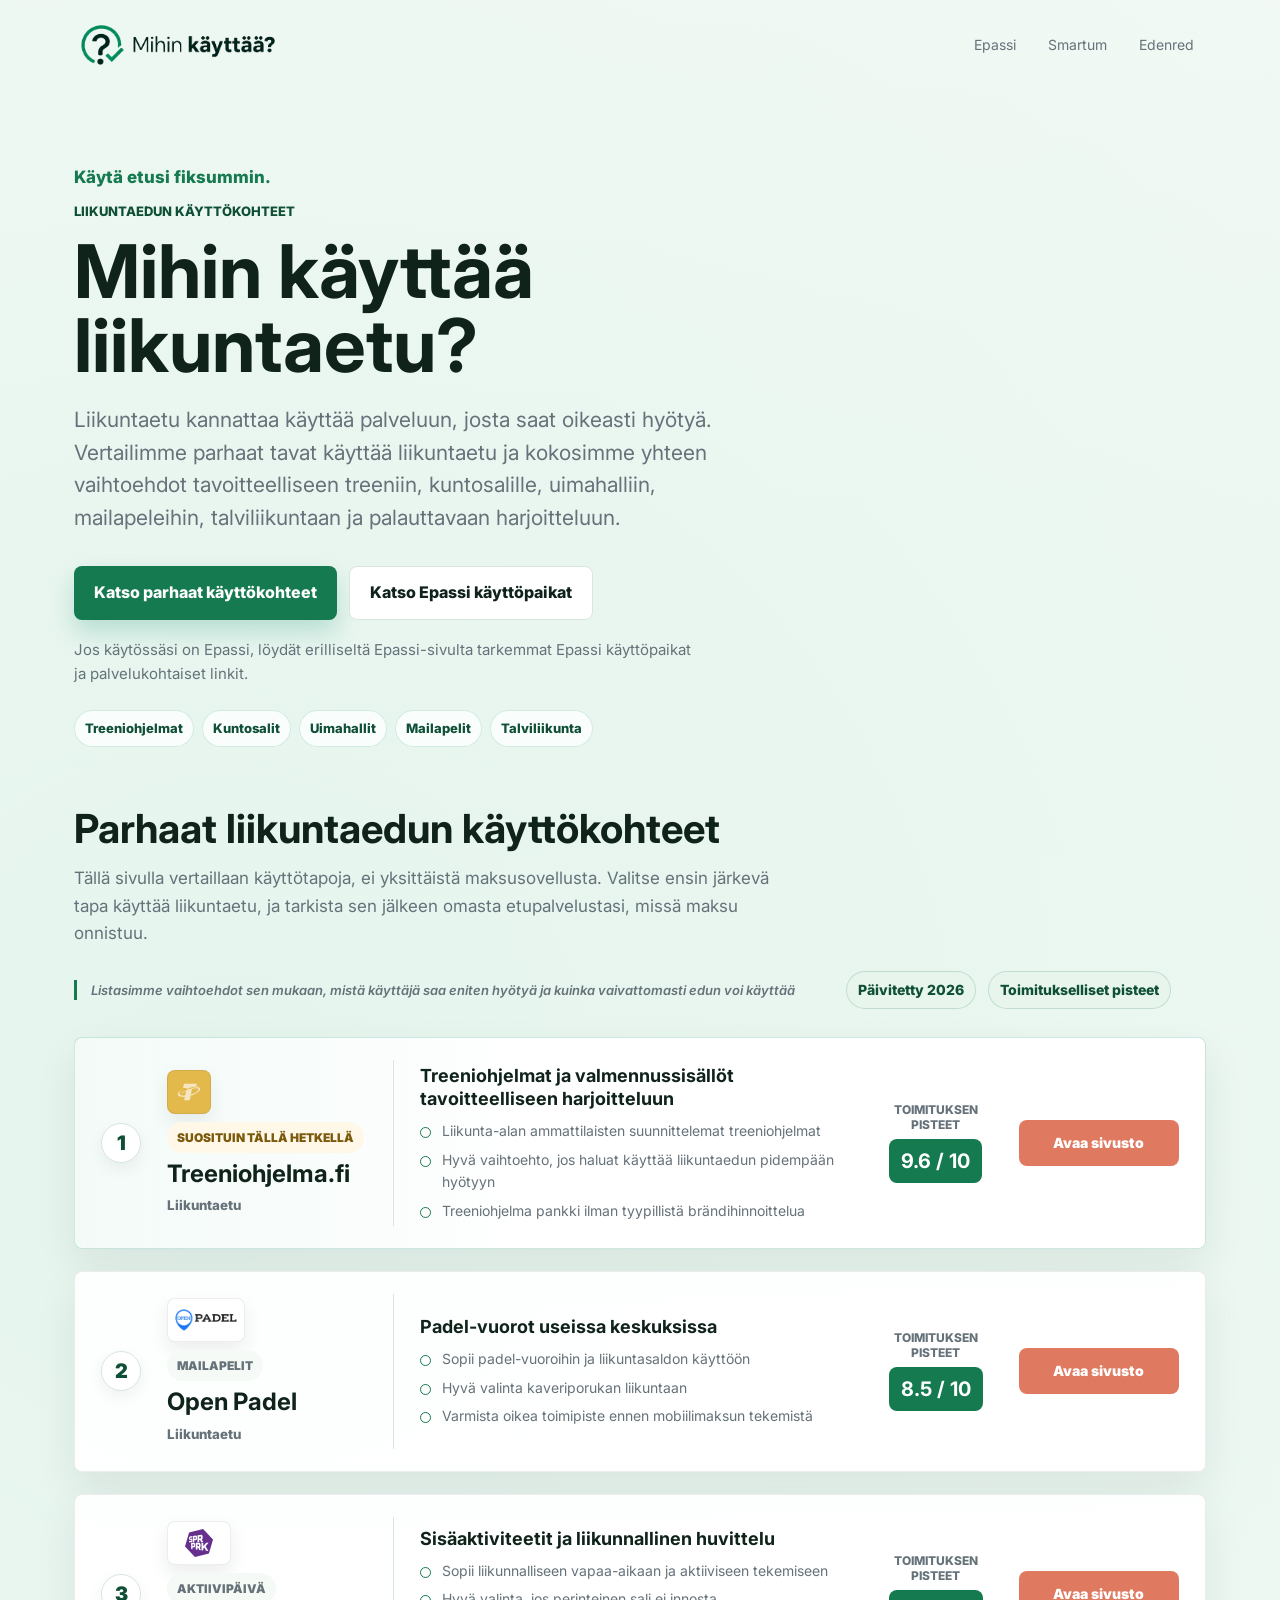
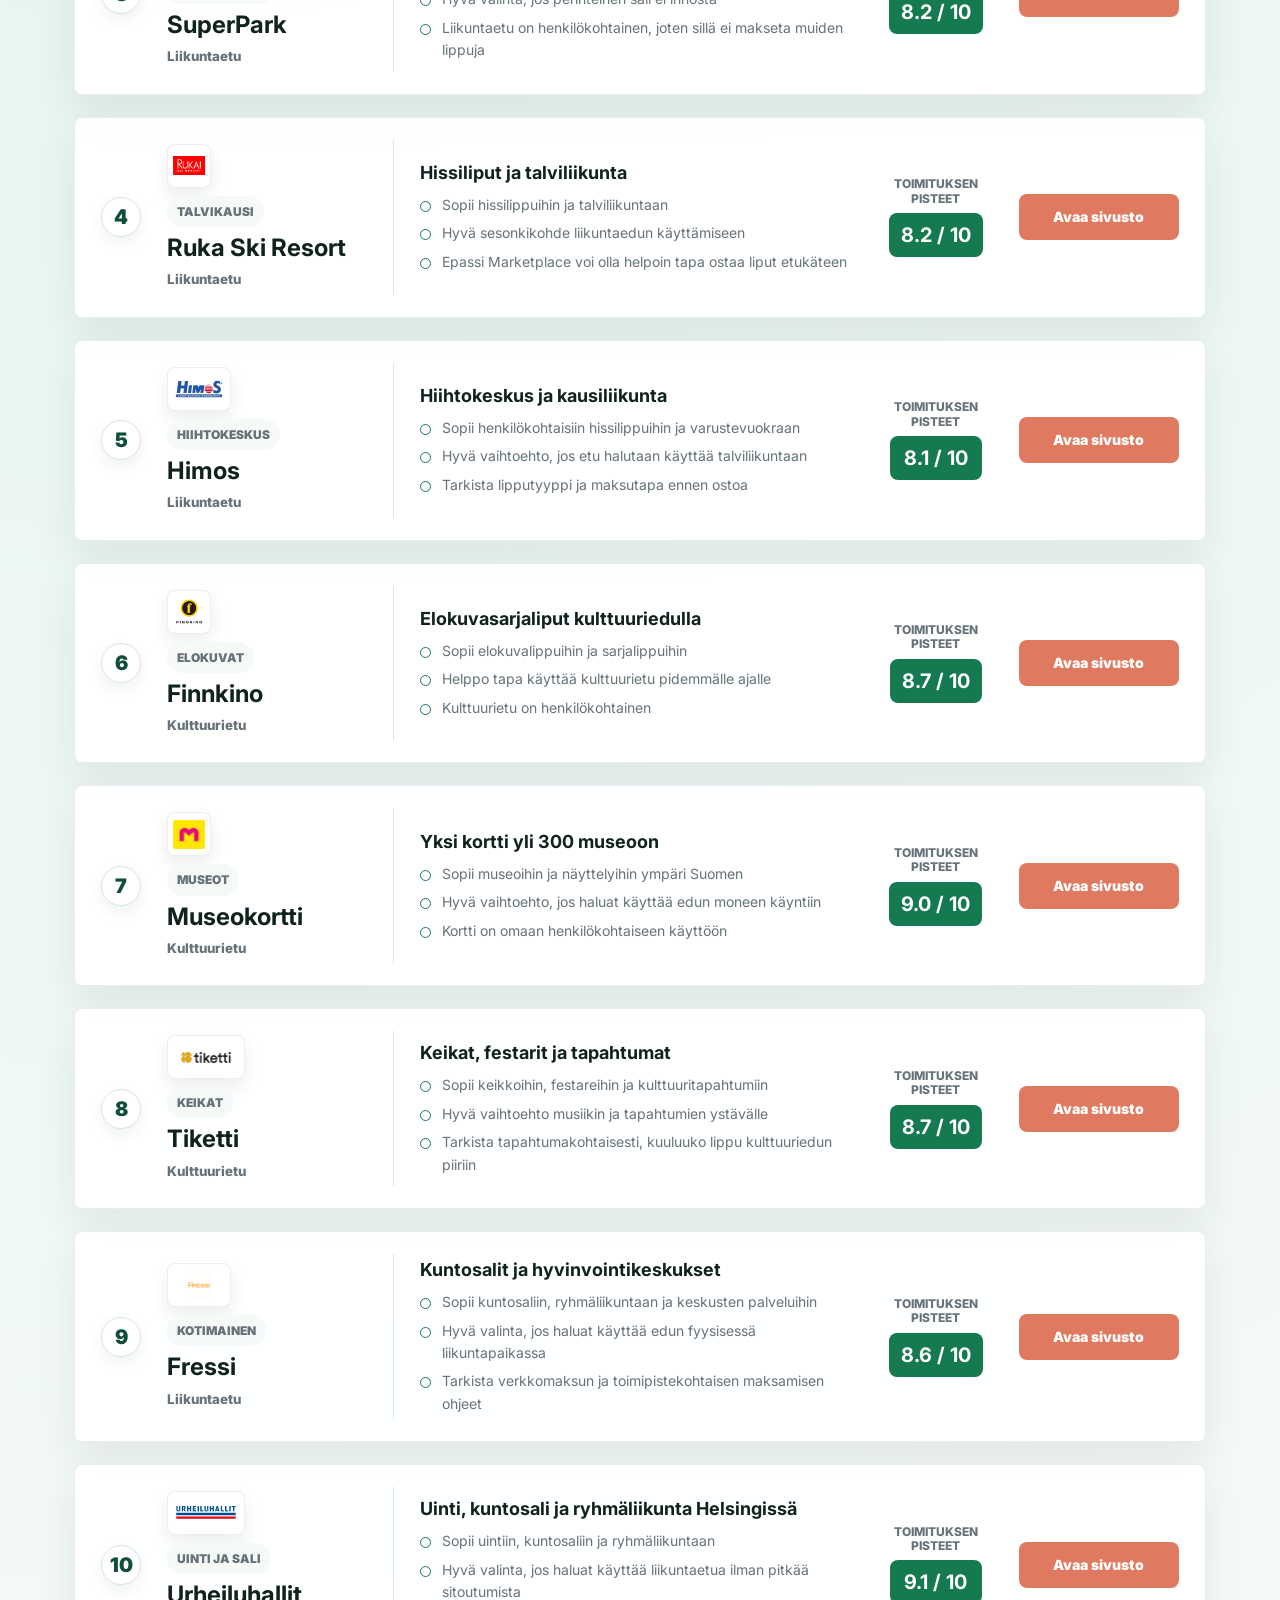
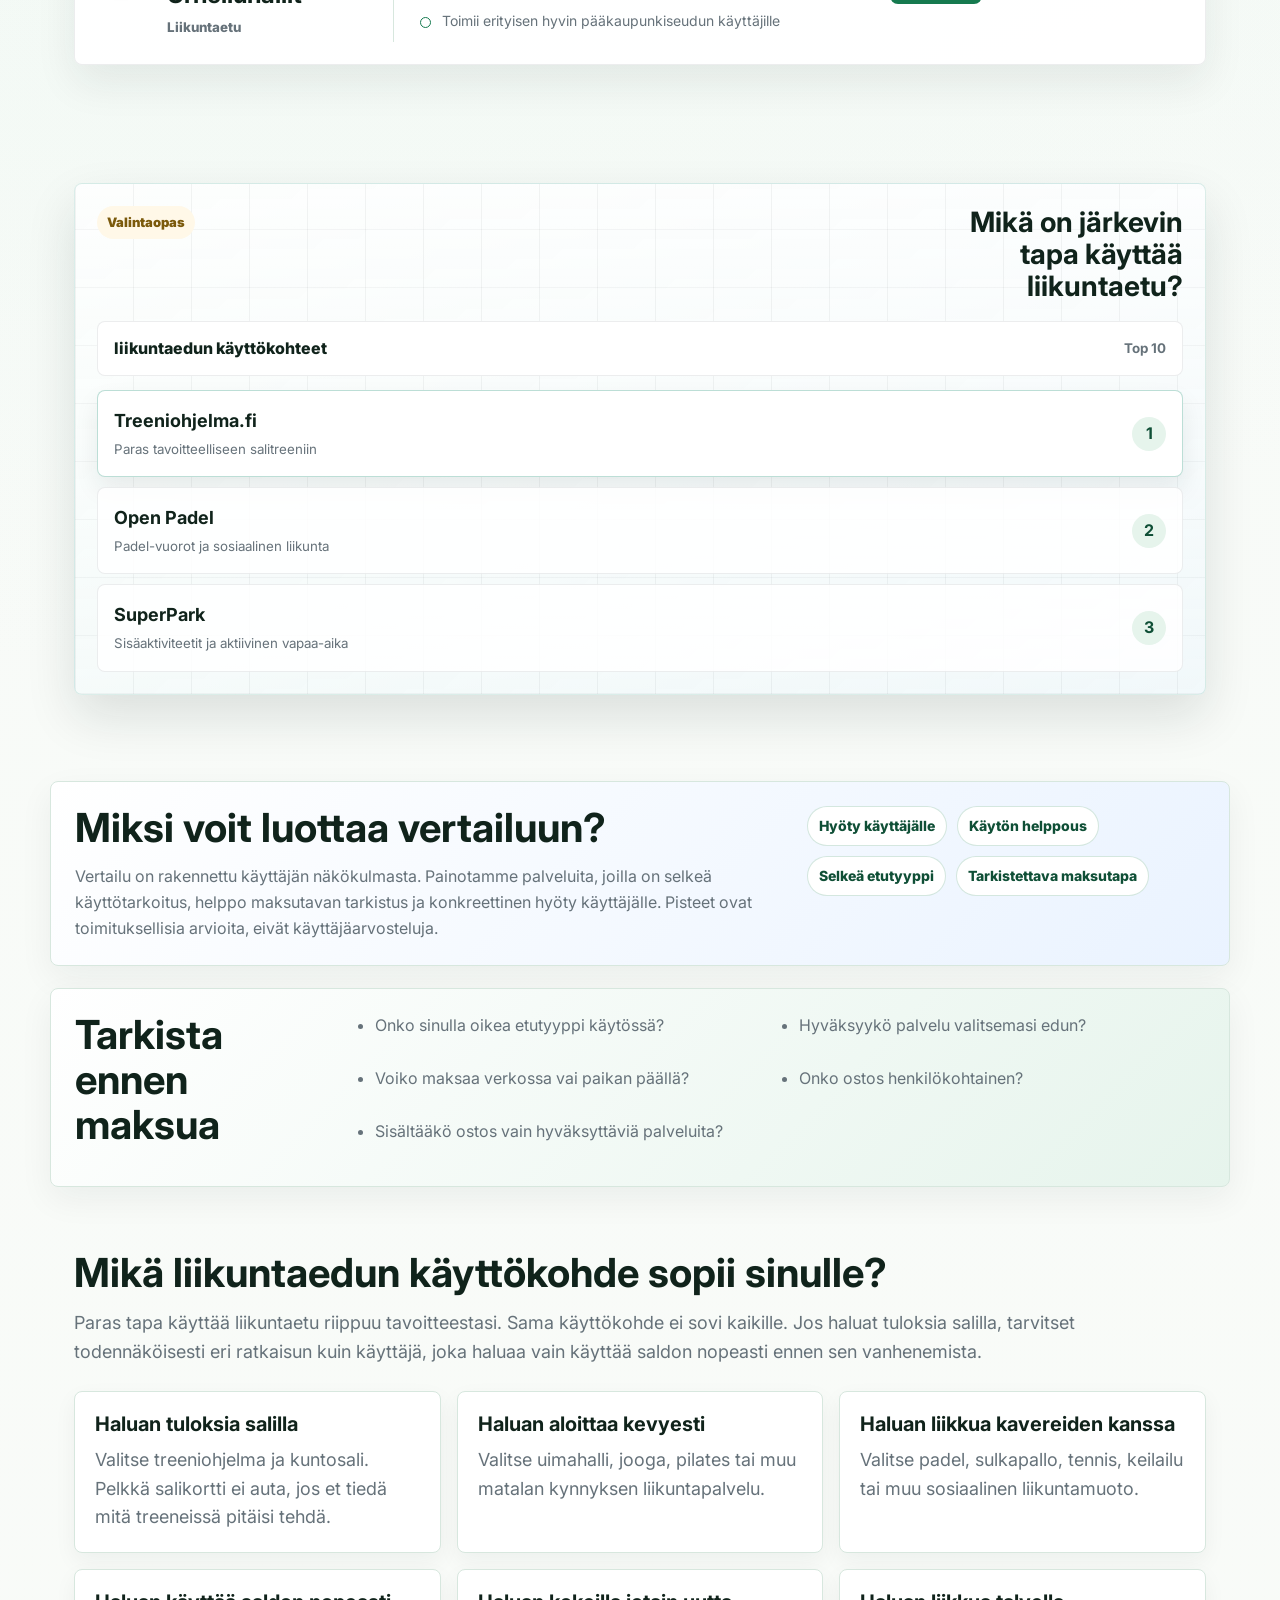
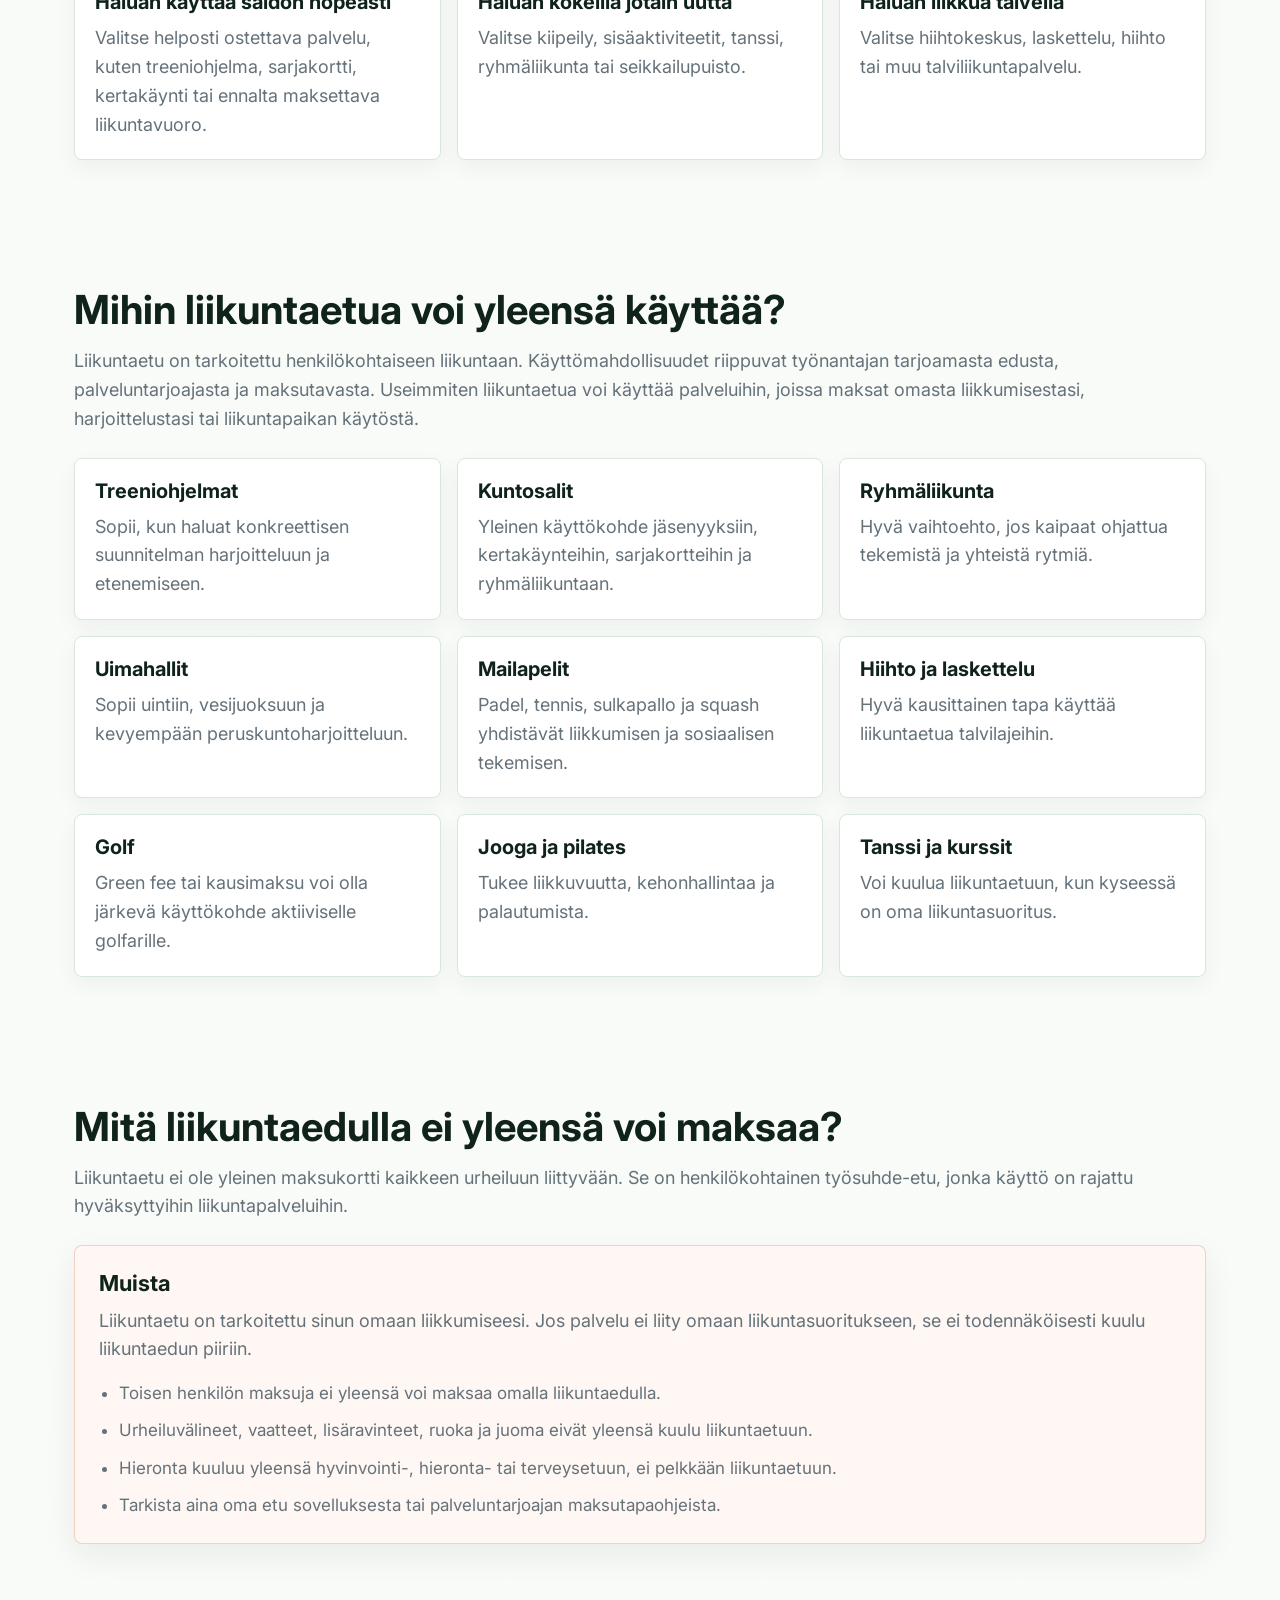
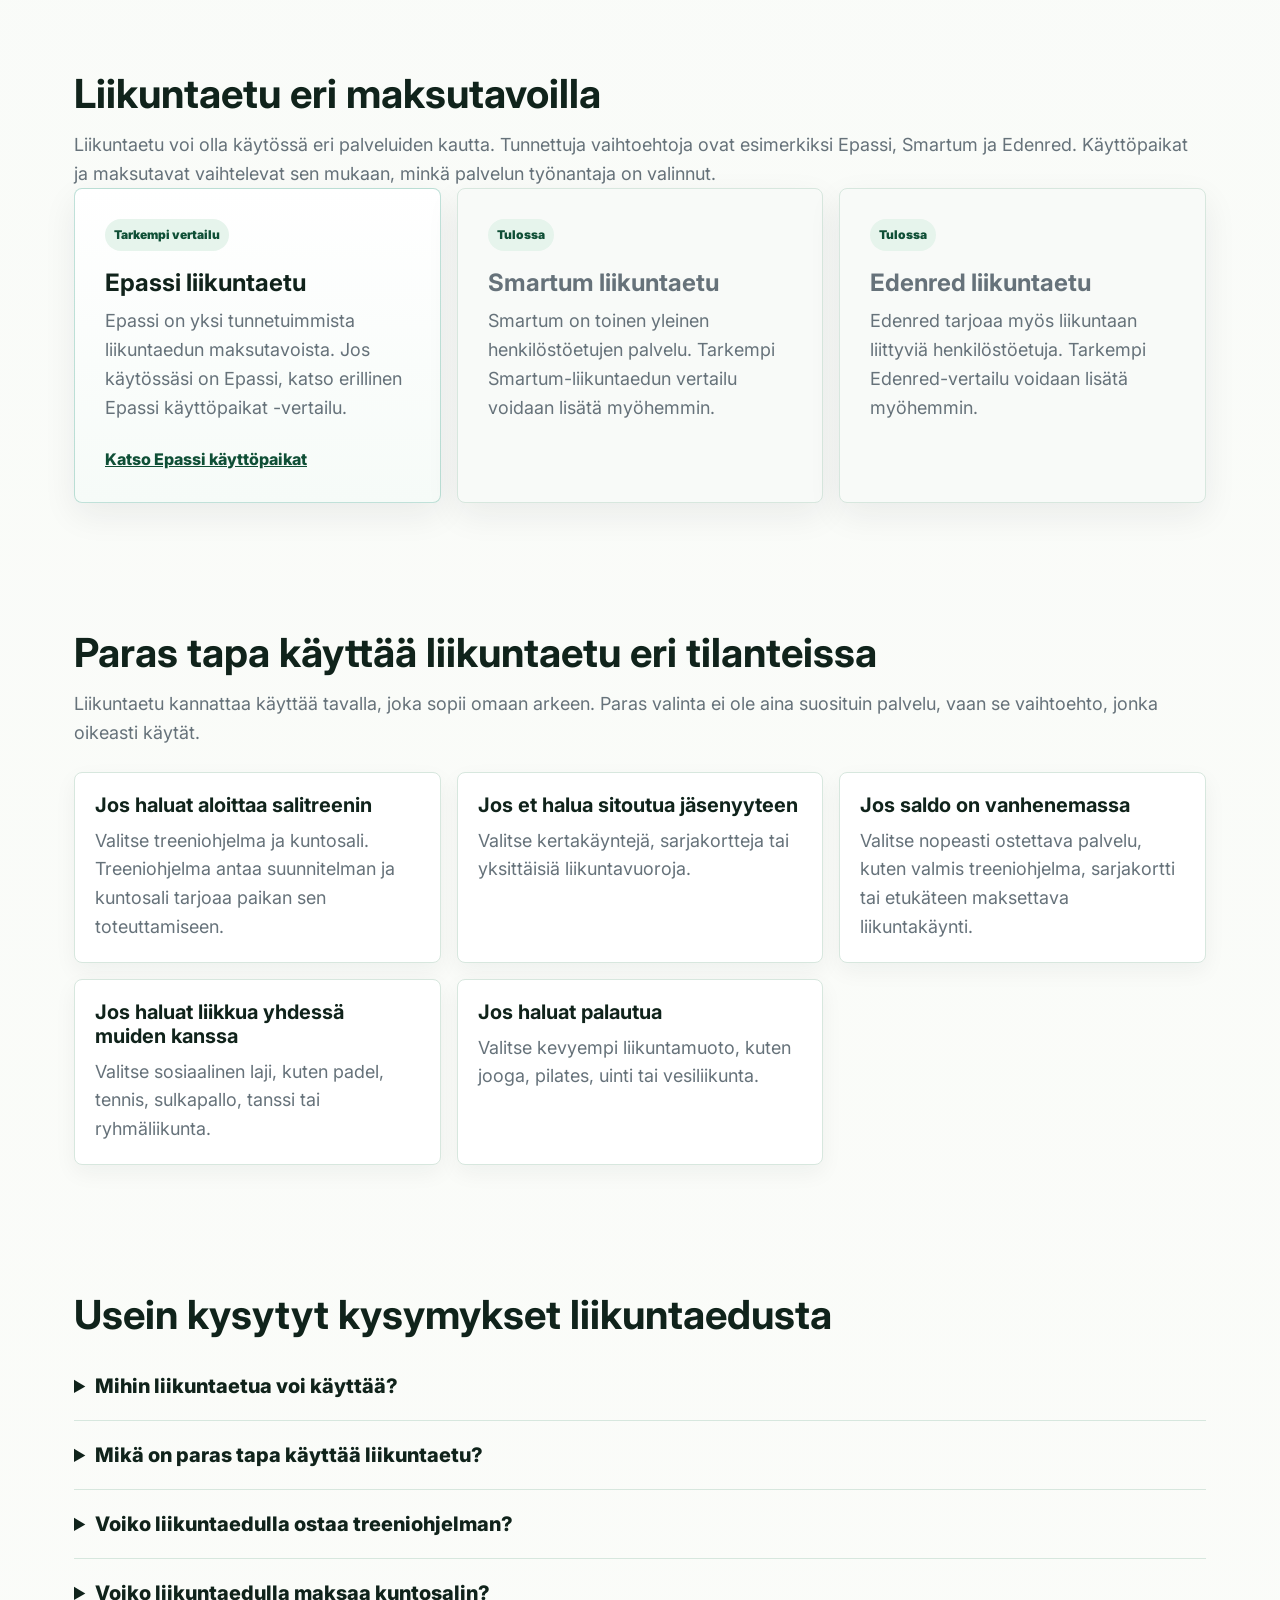
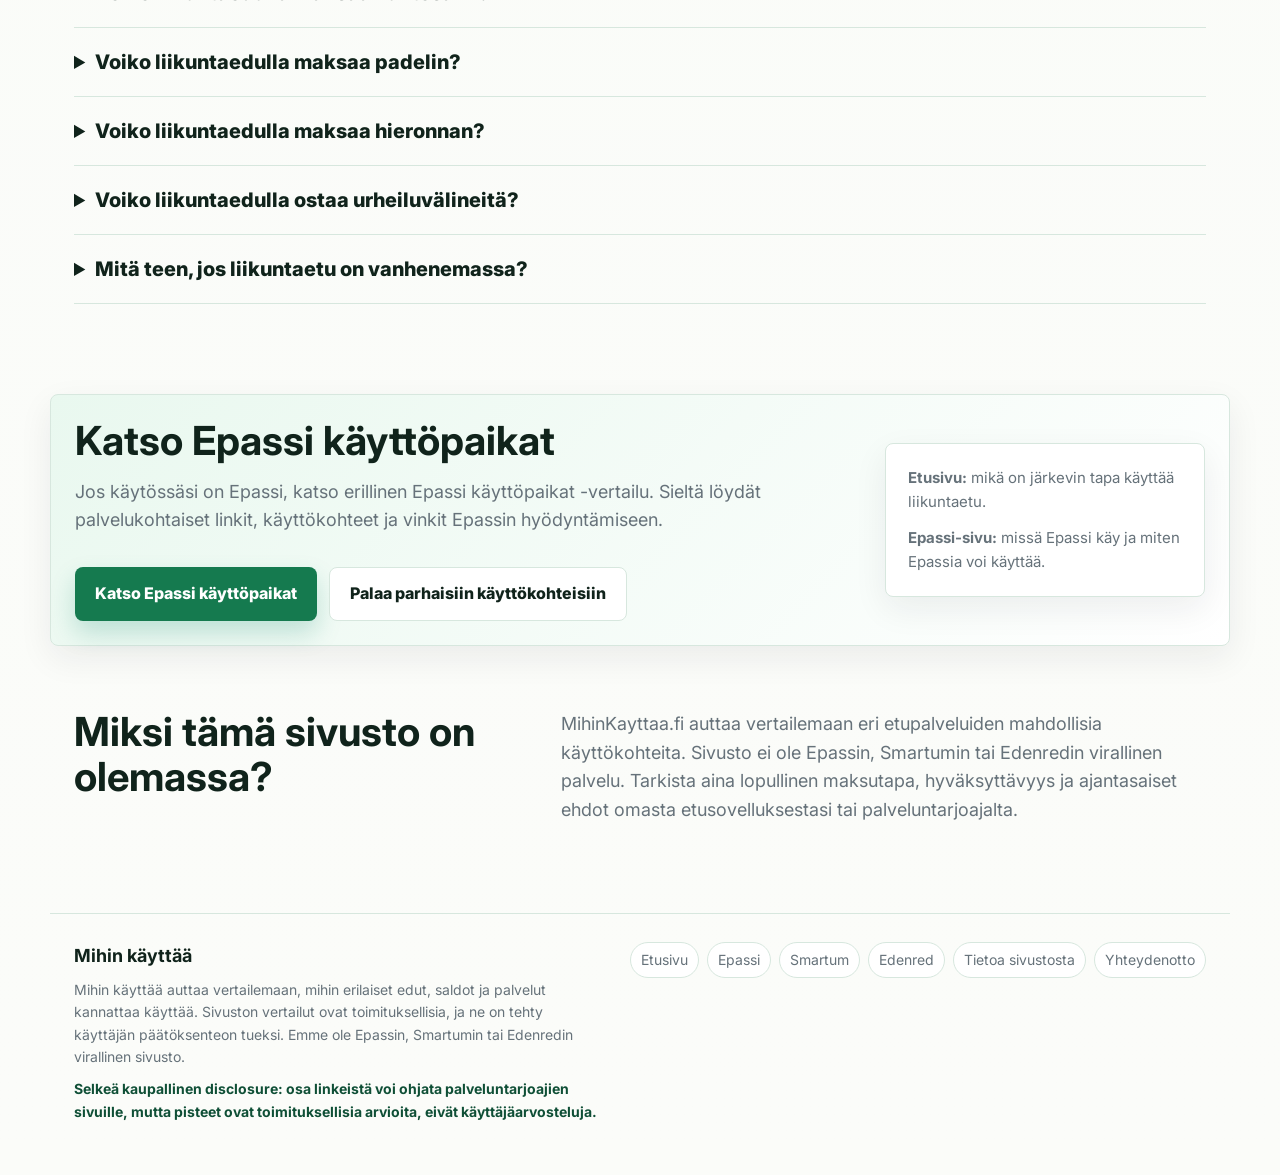
==== commit 1df54dcc: "Add contact form" ====
--- a/index.html
+++ b/index.html
@@ -6,7 +6,7 @@
     <title>Mihin käyttää liikuntaetu? Parhaat käyttökohteet vertailussa</title>
     <meta name="description" content="Vertaa parhaat tavat käyttää liikuntaetu. Katso sopiiko sinulle parhaiten treeniohjelma, kuntosali, uimahalli, padel, jooga, hiihtokeskus vai muu liikuntapalvelu.">
     <link rel="canonical" href="https://mihinkayttaa.fi/">
-    <link rel="stylesheet" href="/styles.css?v=trust-width-20260703">
+    <link rel="stylesheet" href="/styles.css?v=contact-form-20260703">
     <link rel="icon" type="image/png" href="/assets/brand/favicon-512.png">
     <link rel="apple-touch-icon" href="/assets/brand/favicon-512.png">
     <meta property="og:title" content="Mihin käyttää liikuntaetu?">
@@ -589,6 +589,7 @@
         <a href="/smartum/">Smartum</a>
         <a href="/edenred/">Edenred</a>
         <a href="/tietoa/">Tietoa sivustosta</a>
+        <a href="/tietoa/#yhteydenotto">Yhteydenotto</a>
       </nav>
     </footer>
   </body>
--- a/styles.css
+++ b/styles.css
@@ -996,6 +996,143 @@
   font-weight: 800;
 }
 
+.service-review-list {
+  display: grid;
+  gap: 26px;
+  margin-top: 28px;
+}
+
+.service-review-card {
+  display: grid;
+  grid-template-columns: minmax(0, 1.05fr) minmax(320px, 0.75fr);
+  gap: 28px;
+  align-items: start;
+  padding: 26px;
+  border: 1px solid var(--line);
+  border-radius: 8px;
+  background: #fff;
+  box-shadow: 0 14px 34px rgba(16, 35, 27, 0.07);
+}
+
+.service-review-content {
+  display: contents;
+}
+
+.service-review-content > h3,
+.service-meta,
+.service-review-copy {
+  grid-column: 1;
+}
+
+.service-review-card h3 {
+  margin: 0;
+  color: var(--text);
+  font-size: clamp(25px, 3vw, 34px);
+}
+
+.service-meta {
+  display: flex;
+  flex-wrap: wrap;
+  gap: 8px;
+}
+
+.service-meta span,
+.service-fit-box strong {
+  display: inline-flex;
+  align-items: center;
+  min-height: 34px;
+  padding: 7px 10px;
+  border: 1px solid rgba(21, 122, 79, 0.16);
+  border-radius: 999px;
+  background: var(--mint);
+  color: var(--accent-dark);
+  font-size: 13px;
+  font-weight: 850;
+}
+
+.service-review-copy {
+  display: grid;
+  gap: 12px;
+}
+
+.service-review-copy p {
+  font-size: 17px;
+  line-height: 1.75;
+}
+
+.service-fit-box {
+  grid-column: 1 / -1;
+  padding: 18px;
+  border: 1px solid rgba(21, 122, 79, 0.15);
+  border-radius: 8px;
+  background: rgba(230, 244, 236, 0.52);
+}
+
+.service-fit-box strong {
+  margin-bottom: 12px;
+  background: #fff;
+}
+
+.service-fit-box ul,
+.pros-cons-grid ul {
+  margin: 0;
+  padding-left: 20px;
+  color: var(--muted);
+}
+
+.service-fit-box li,
+.pros-cons-grid li {
+  margin: 7px 0;
+}
+
+.pros-cons-grid {
+  grid-column: 1 / -1;
+  display: grid;
+  grid-template-columns: repeat(2, minmax(0, 1fr));
+  gap: 14px;
+}
+
+.pros-cons-grid > div {
+  padding: 18px;
+  border: 1px solid var(--line);
+  border-radius: 8px;
+  background: var(--surface);
+}
+
+.pros-cons-grid strong {
+  display: block;
+  margin-bottom: 10px;
+  color: var(--text);
+  font-size: 18px;
+  font-weight: 850;
+}
+
+.service-cta {
+  grid-column: 1 / -1;
+  justify-self: start;
+}
+
+.service-preview {
+  grid-column: 2;
+  grid-row: 1 / span 3;
+  position: sticky;
+  top: 18px;
+  margin: 0;
+  overflow: hidden;
+  border: 1px solid var(--line);
+  border-radius: 8px;
+  background: var(--surface);
+  box-shadow: 0 16px 38px rgba(16, 35, 27, 0.1);
+}
+
+.service-preview img {
+  display: block;
+  width: 100%;
+  aspect-ratio: 16 / 10.5;
+  object-fit: cover;
+  object-position: center;
+}
+
 .about-section {
   display: grid;
   grid-template-columns: minmax(260px, 0.7fr) minmax(0, 1fr);
@@ -1463,6 +1600,71 @@
   font-weight: 700;
 }
 
+.contact-section {
+  scroll-margin-top: 24px;
+}
+
+.contact-form {
+  display: grid;
+  gap: 16px;
+  padding: 24px;
+  border: 1px solid var(--line);
+  border-radius: 8px;
+  background: #fff;
+  box-shadow: 0 14px 34px rgba(16, 35, 27, 0.07);
+}
+
+.form-row {
+  display: grid;
+  gap: 8px;
+}
+
+.form-row label {
+  color: var(--text);
+  font-weight: 800;
+}
+
+.form-row input,
+.form-row textarea {
+  width: 100%;
+  min-height: 46px;
+  padding: 12px 13px;
+  border: 1px solid var(--line);
+  border-radius: 8px;
+  background: var(--surface);
+  color: var(--text);
+  font: inherit;
+}
+
+.form-row textarea {
+  resize: vertical;
+}
+
+.form-row input:focus,
+.form-row textarea:focus {
+  outline: 3px solid rgba(21, 122, 79, 0.16);
+  border-color: var(--accent);
+}
+
+.contact-trap {
+  position: absolute;
+  left: -9999px;
+  width: 1px;
+  height: 1px;
+  overflow: hidden;
+}
+
+.contact-form button:disabled {
+  cursor: wait;
+  opacity: 0.72;
+}
+
+.form-status {
+  margin: 0;
+  color: var(--accent-dark);
+  font-weight: 750;
+}
+
 .footer-links {
   display: flex;
   flex-wrap: wrap;
@@ -1568,6 +1770,30 @@
   }
 
   .guide-grid {
+    grid-template-columns: 1fr;
+  }
+
+  .service-review-card {
+    grid-template-columns: 1fr;
+  }
+
+  .service-review-content > h3,
+  .service-meta,
+  .service-review-copy,
+  .service-fit-box,
+  .pros-cons-grid,
+  .service-cta,
+  .service-preview {
+    grid-column: 1;
+  }
+
+  .service-preview {
+    grid-row: auto;
+    position: static;
+    order: -1;
+  }
+
+  .pros-cons-grid {
     grid-template-columns: 1fr;
   }
 
@@ -1739,6 +1965,19 @@
     overflow: hidden;
   }
 
+  .service-review-card {
+    gap: 18px;
+    padding: 18px;
+  }
+
+  .service-review-copy p {
+    font-size: 16px;
+  }
+
+  .service-preview img {
+    aspect-ratio: 16 / 9;
+  }
+
   .ranking-section {
     padding-top: 14px;
     padding-bottom: 32px;
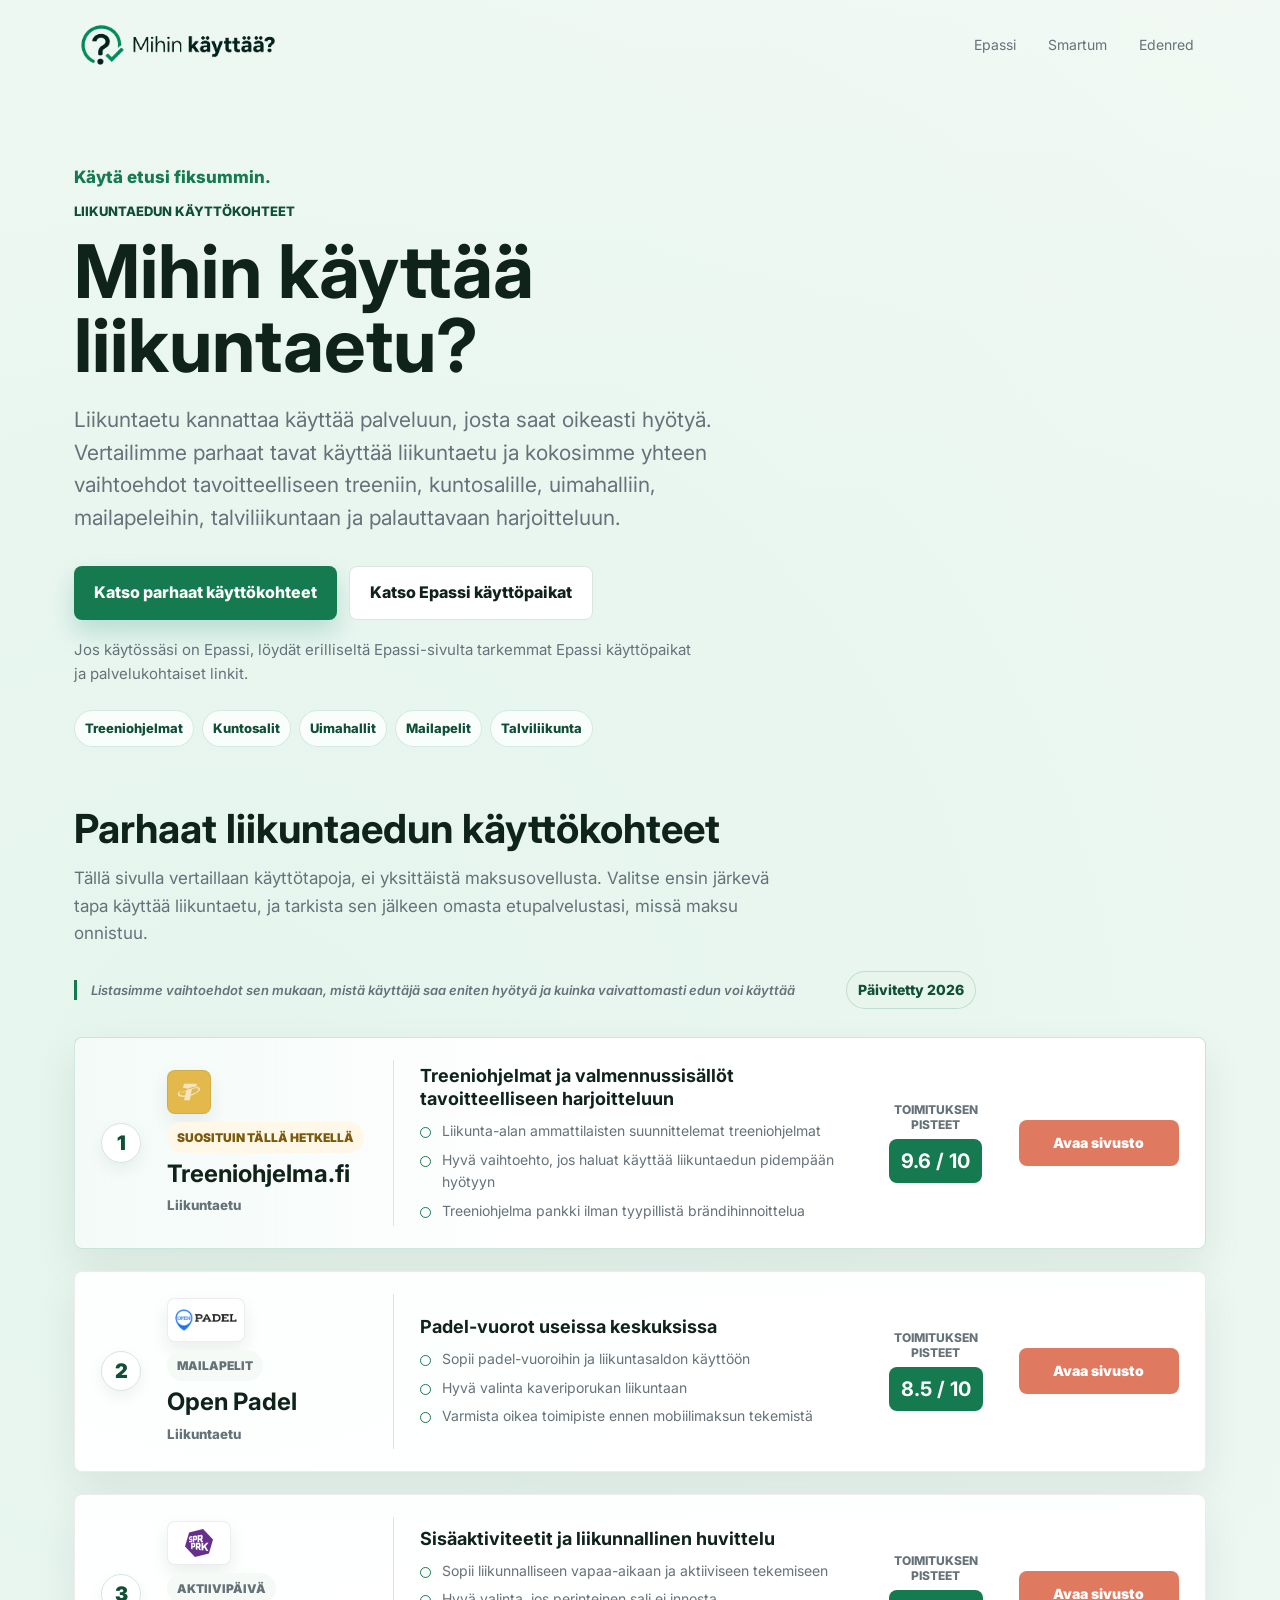
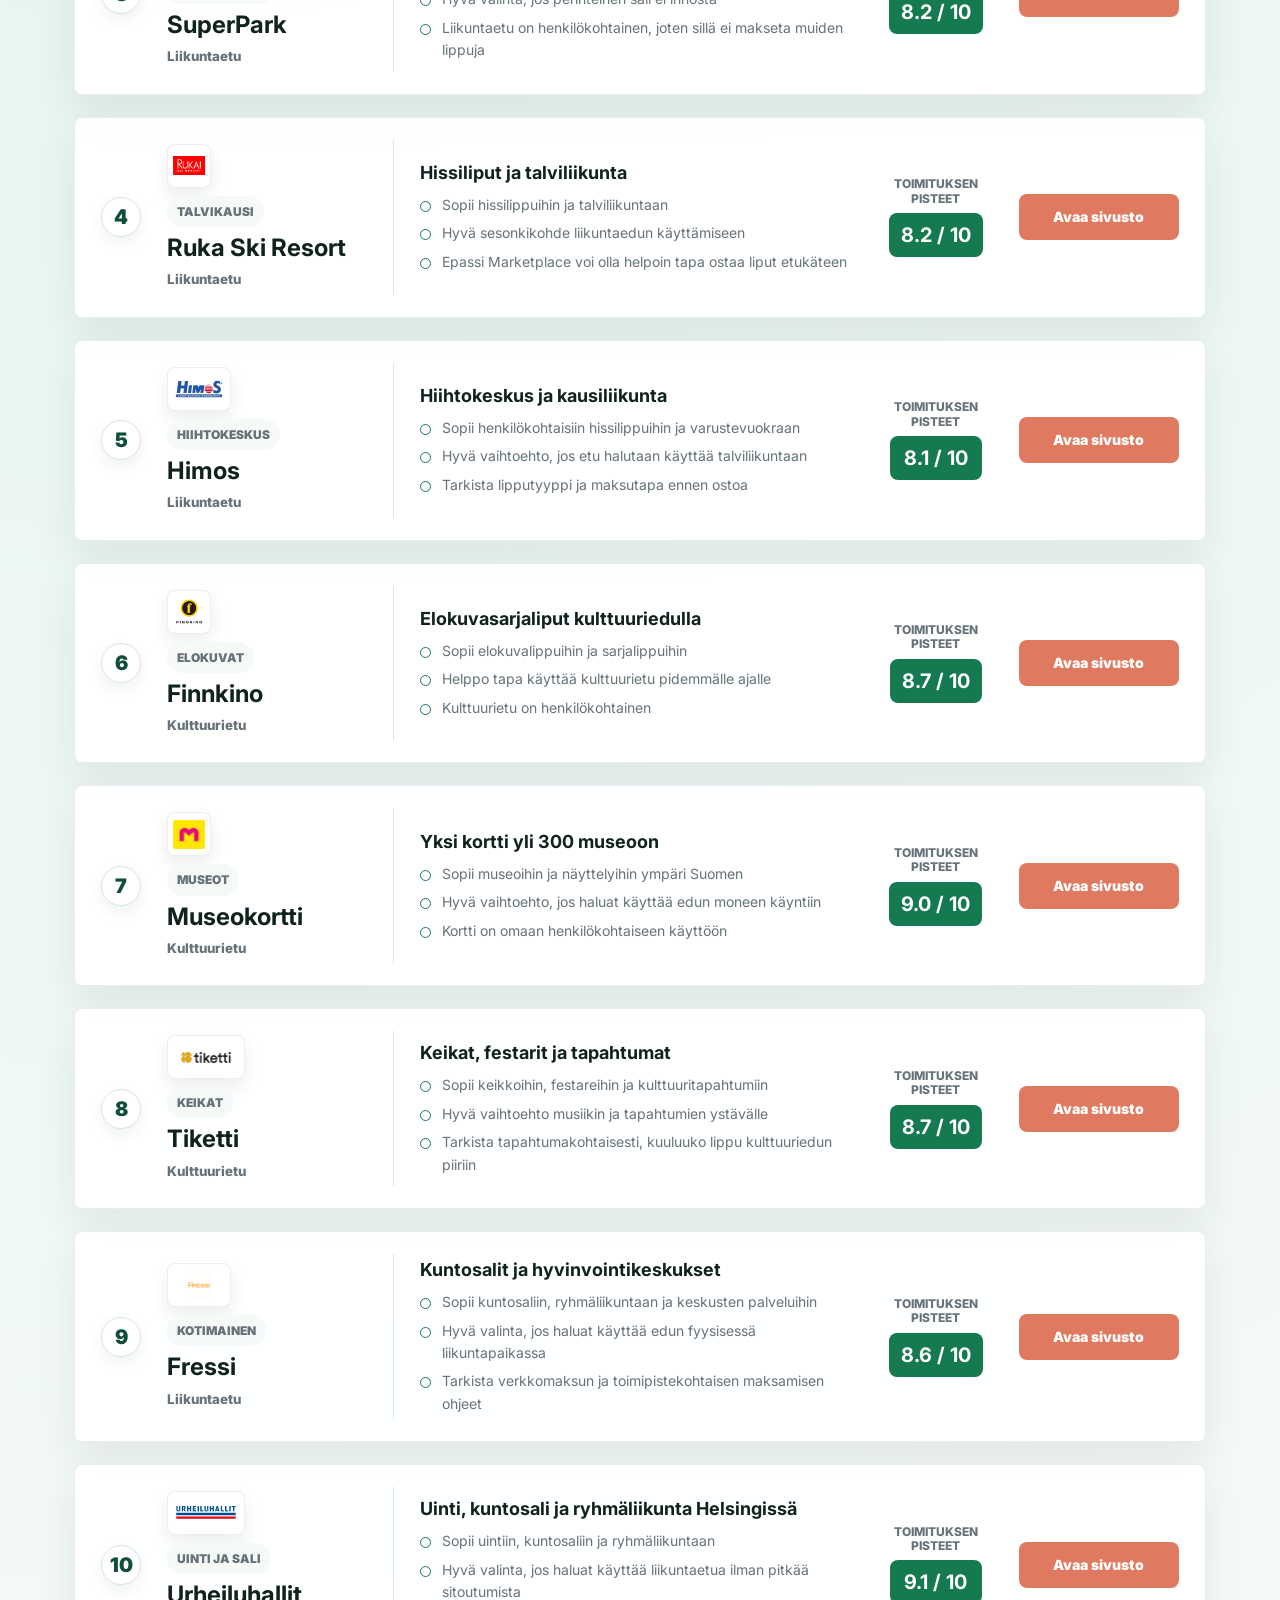
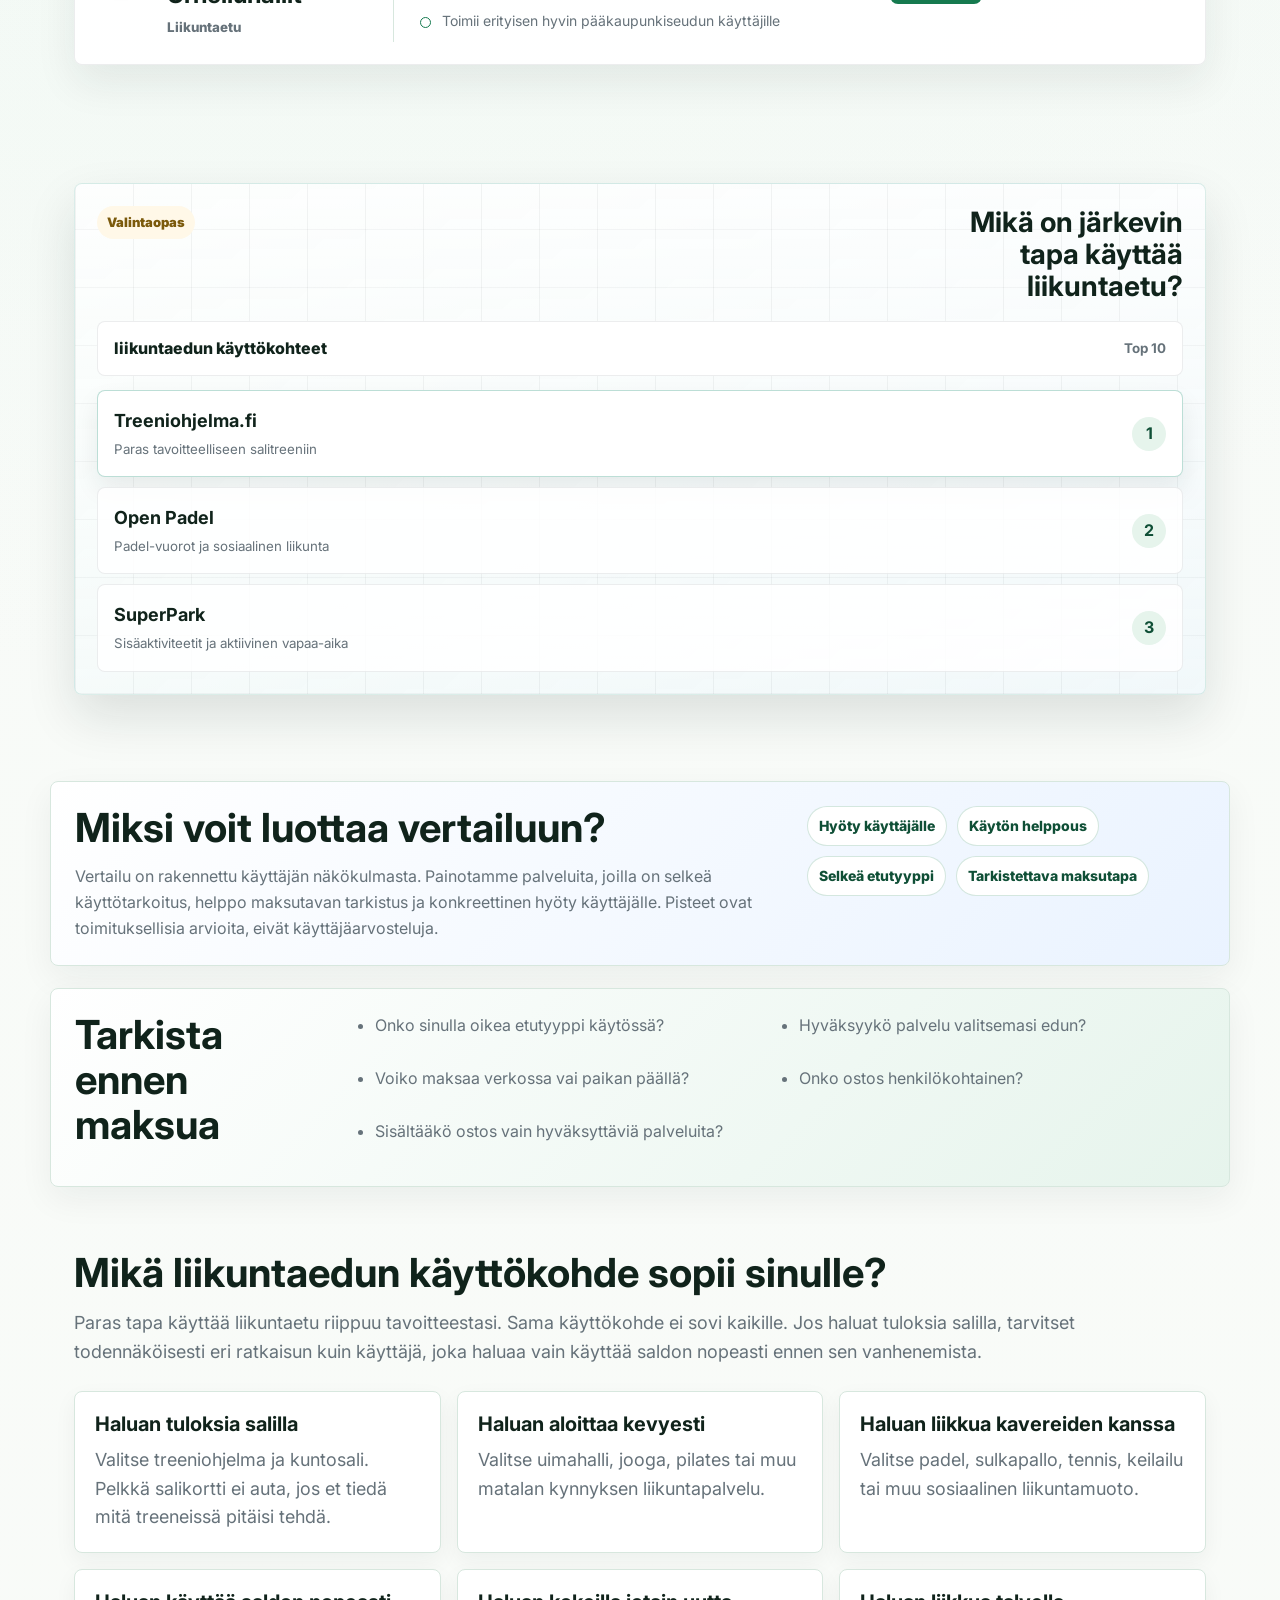
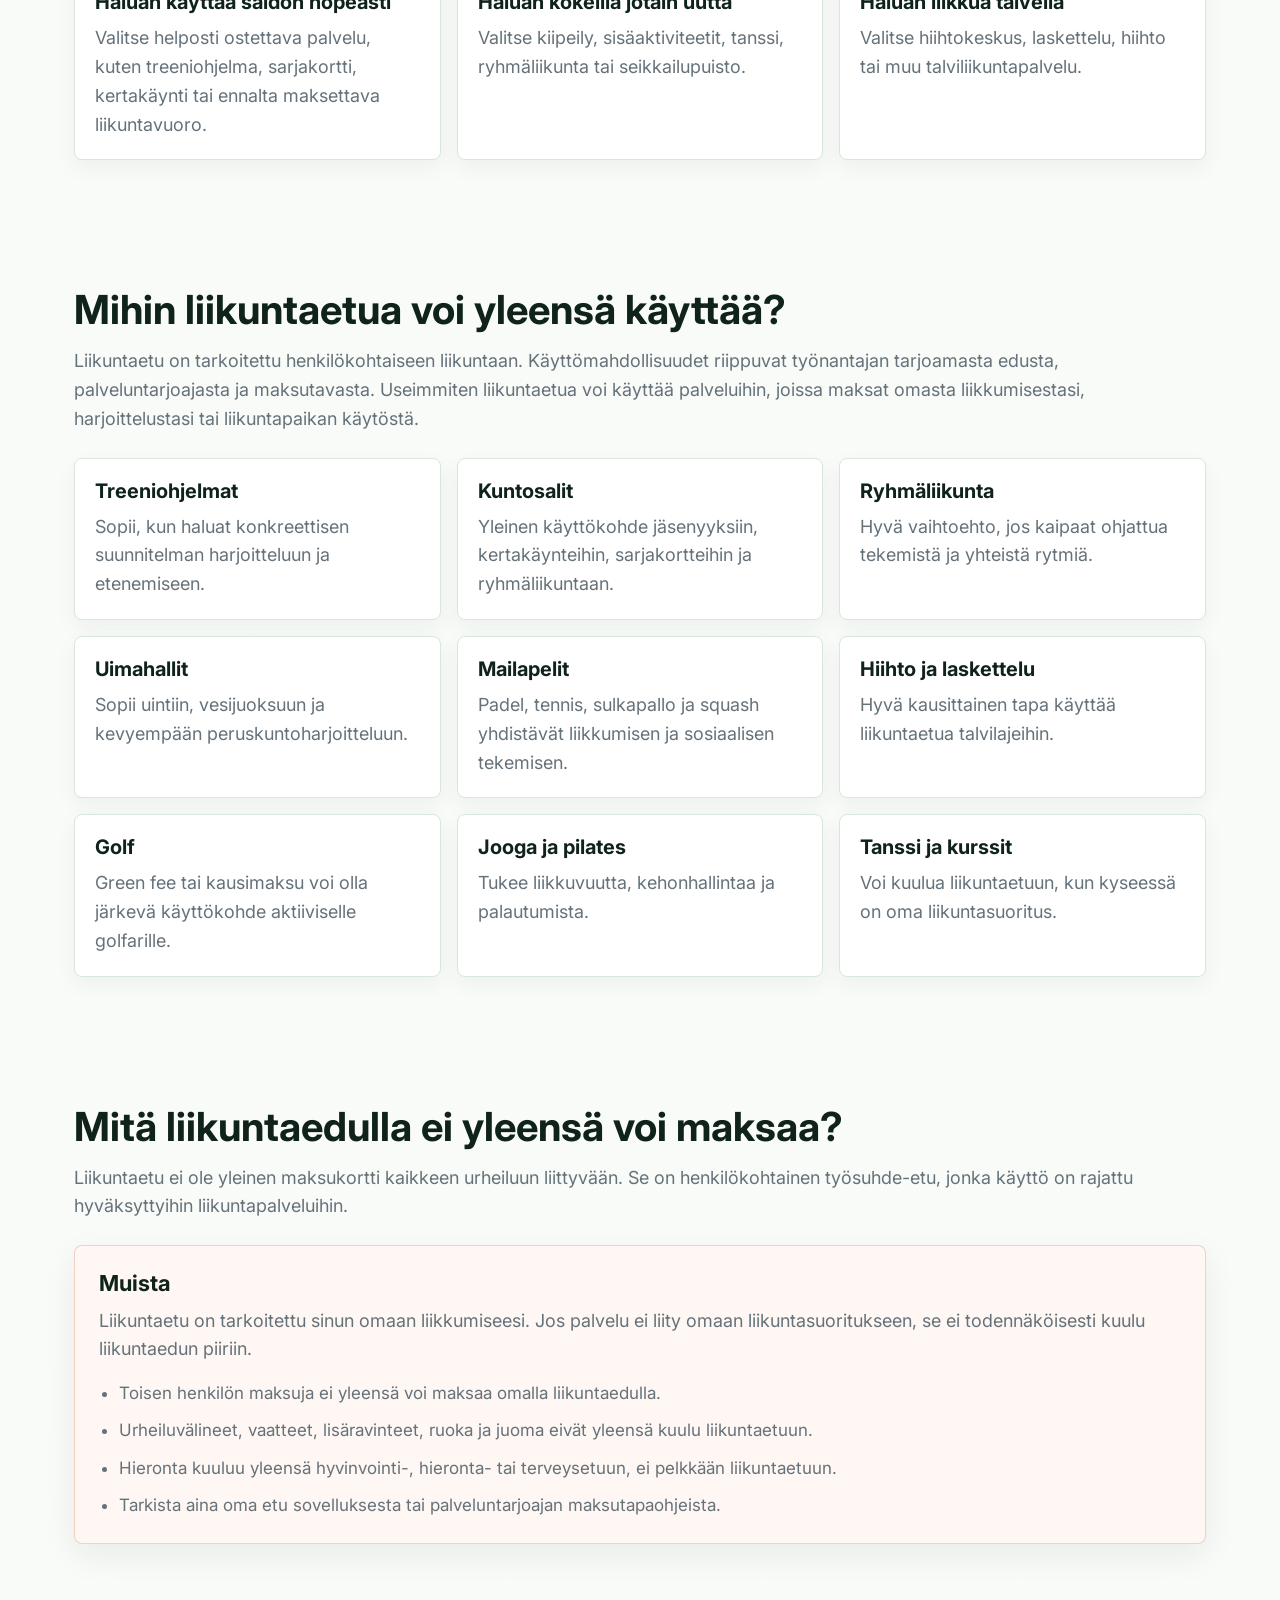
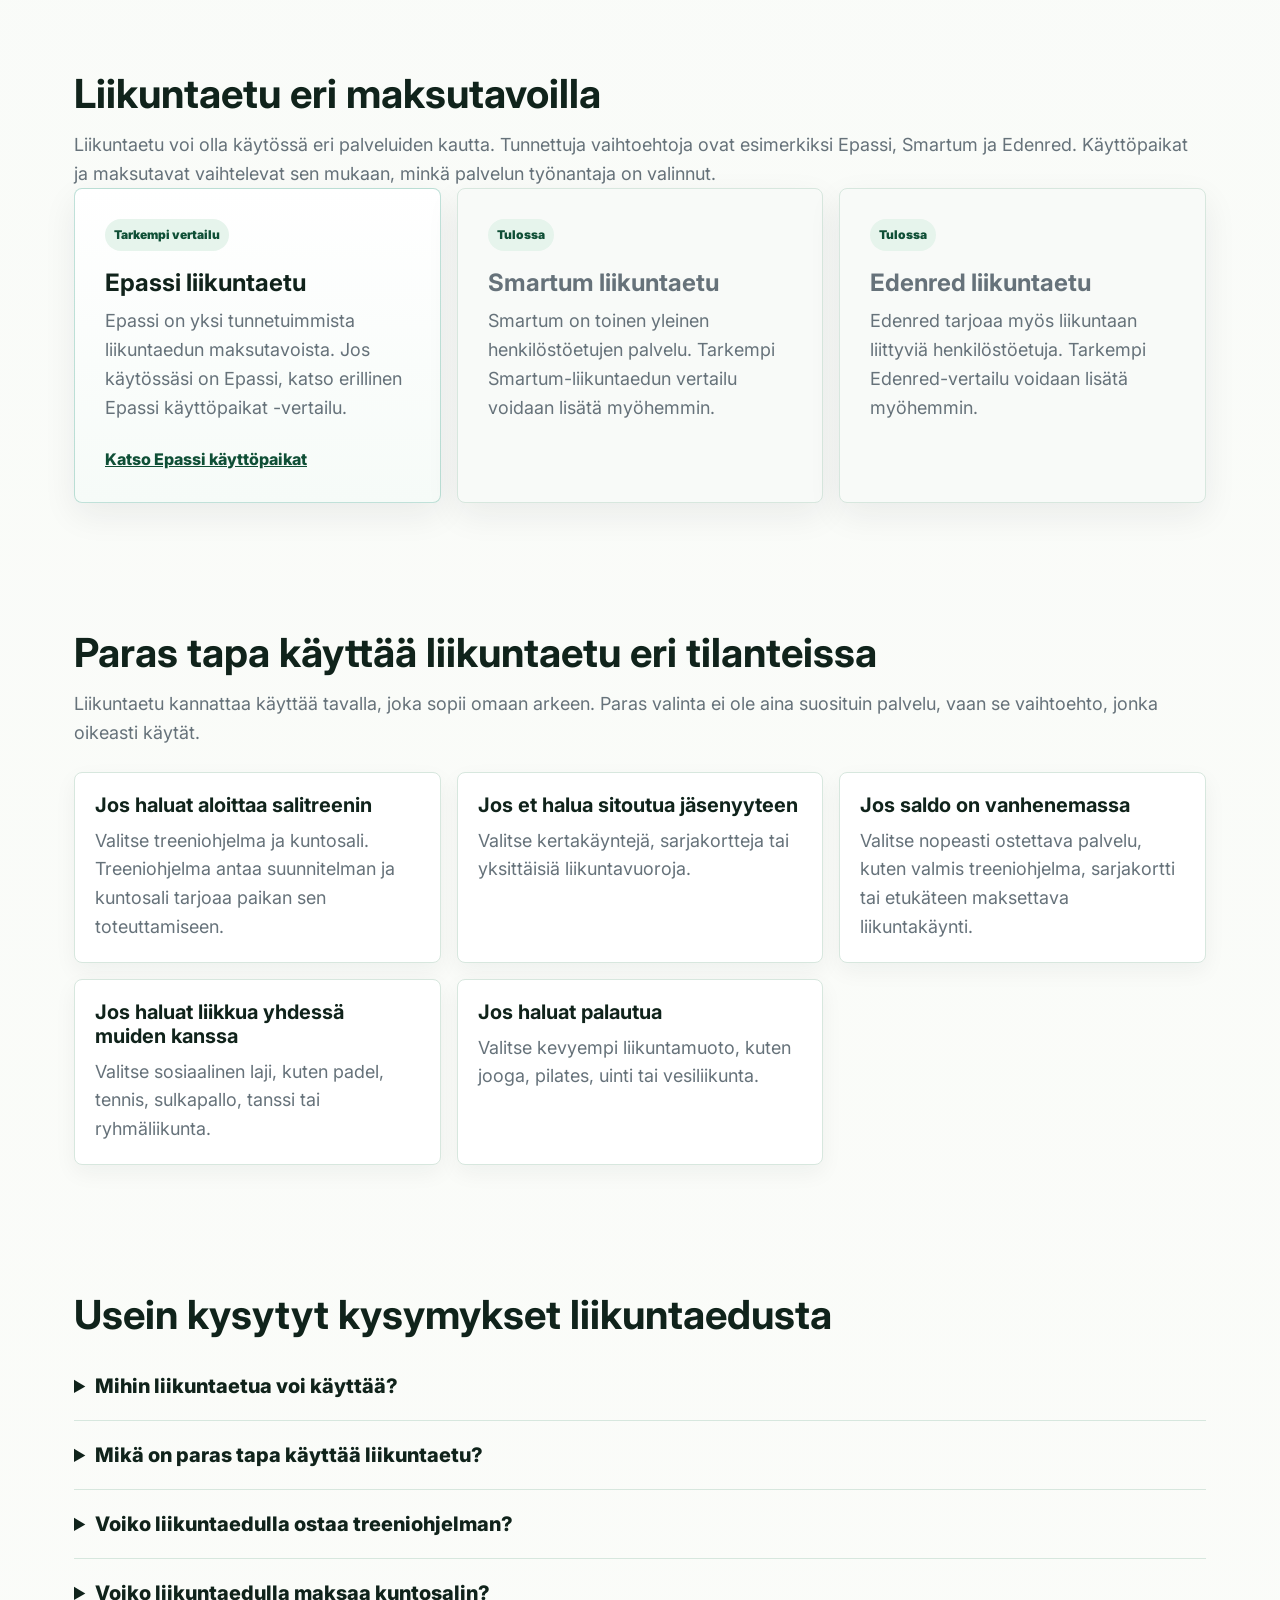
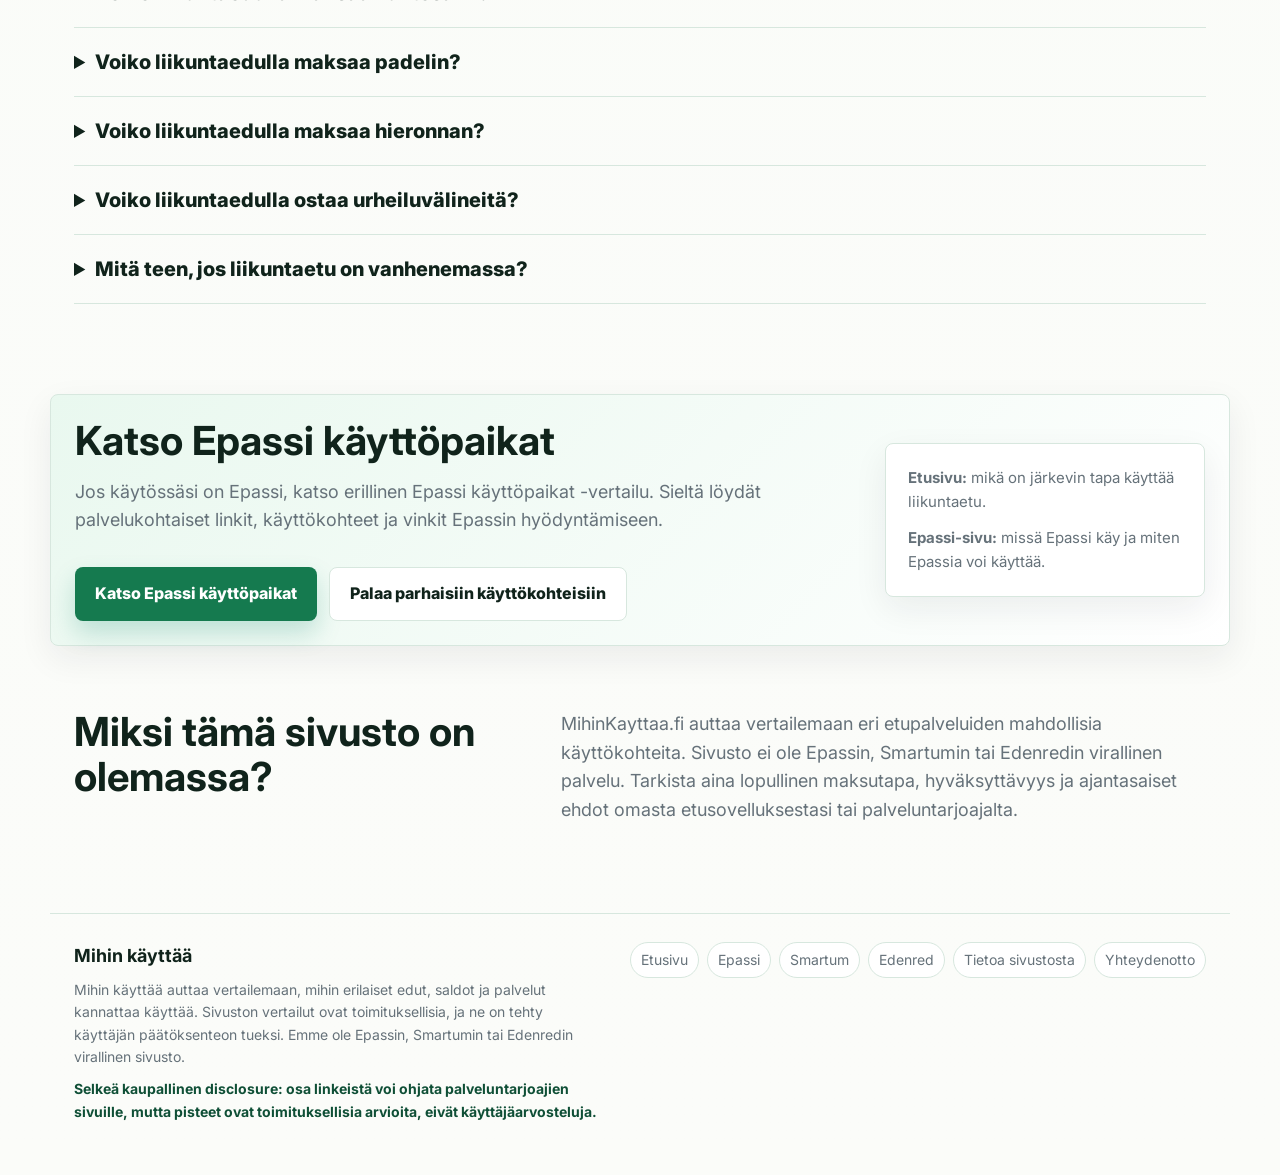
==== commit 192d54f9: "Remove editorial score trust badge" ====
--- a/index.html
+++ b/index.html
@@ -6,7 +6,7 @@
     <title>Mihin käyttää liikuntaetu? Parhaat käyttökohteet vertailussa</title>
     <meta name="description" content="Vertaa parhaat tavat käyttää liikuntaetu. Katso sopiiko sinulle parhaiten treeniohjelma, kuntosali, uimahalli, padel, jooga, hiihtokeskus vai muu liikuntapalvelu.">
     <link rel="canonical" href="https://mihinkayttaa.fi/">
-    <link rel="stylesheet" href="/styles.css?v=contact-form-20260703">
+    <link rel="stylesheet" href="/styles.css?v=trust-badge-clean-20260703">
     <link rel="icon" type="image/png" href="/assets/brand/favicon-512.png">
     <link rel="apple-touch-icon" href="/assets/brand/favicon-512.png">
     <meta property="og:title" content="Mihin käyttää liikuntaetu?">
@@ -135,7 +135,6 @@
           <div class="ranking-trust-row" aria-label="Vertailun perusteet">
             <span>Listasimme vaihtoehdot sen mukaan, mistä käyttäjä saa eniten hyötyä ja kuinka vaivattomasti edun voi käyttää</span>
             <span>Päivitetty 2026</span>
-            <span>Toimitukselliset pisteet</span>
           </div>
 
           <ol class="ranked-list">
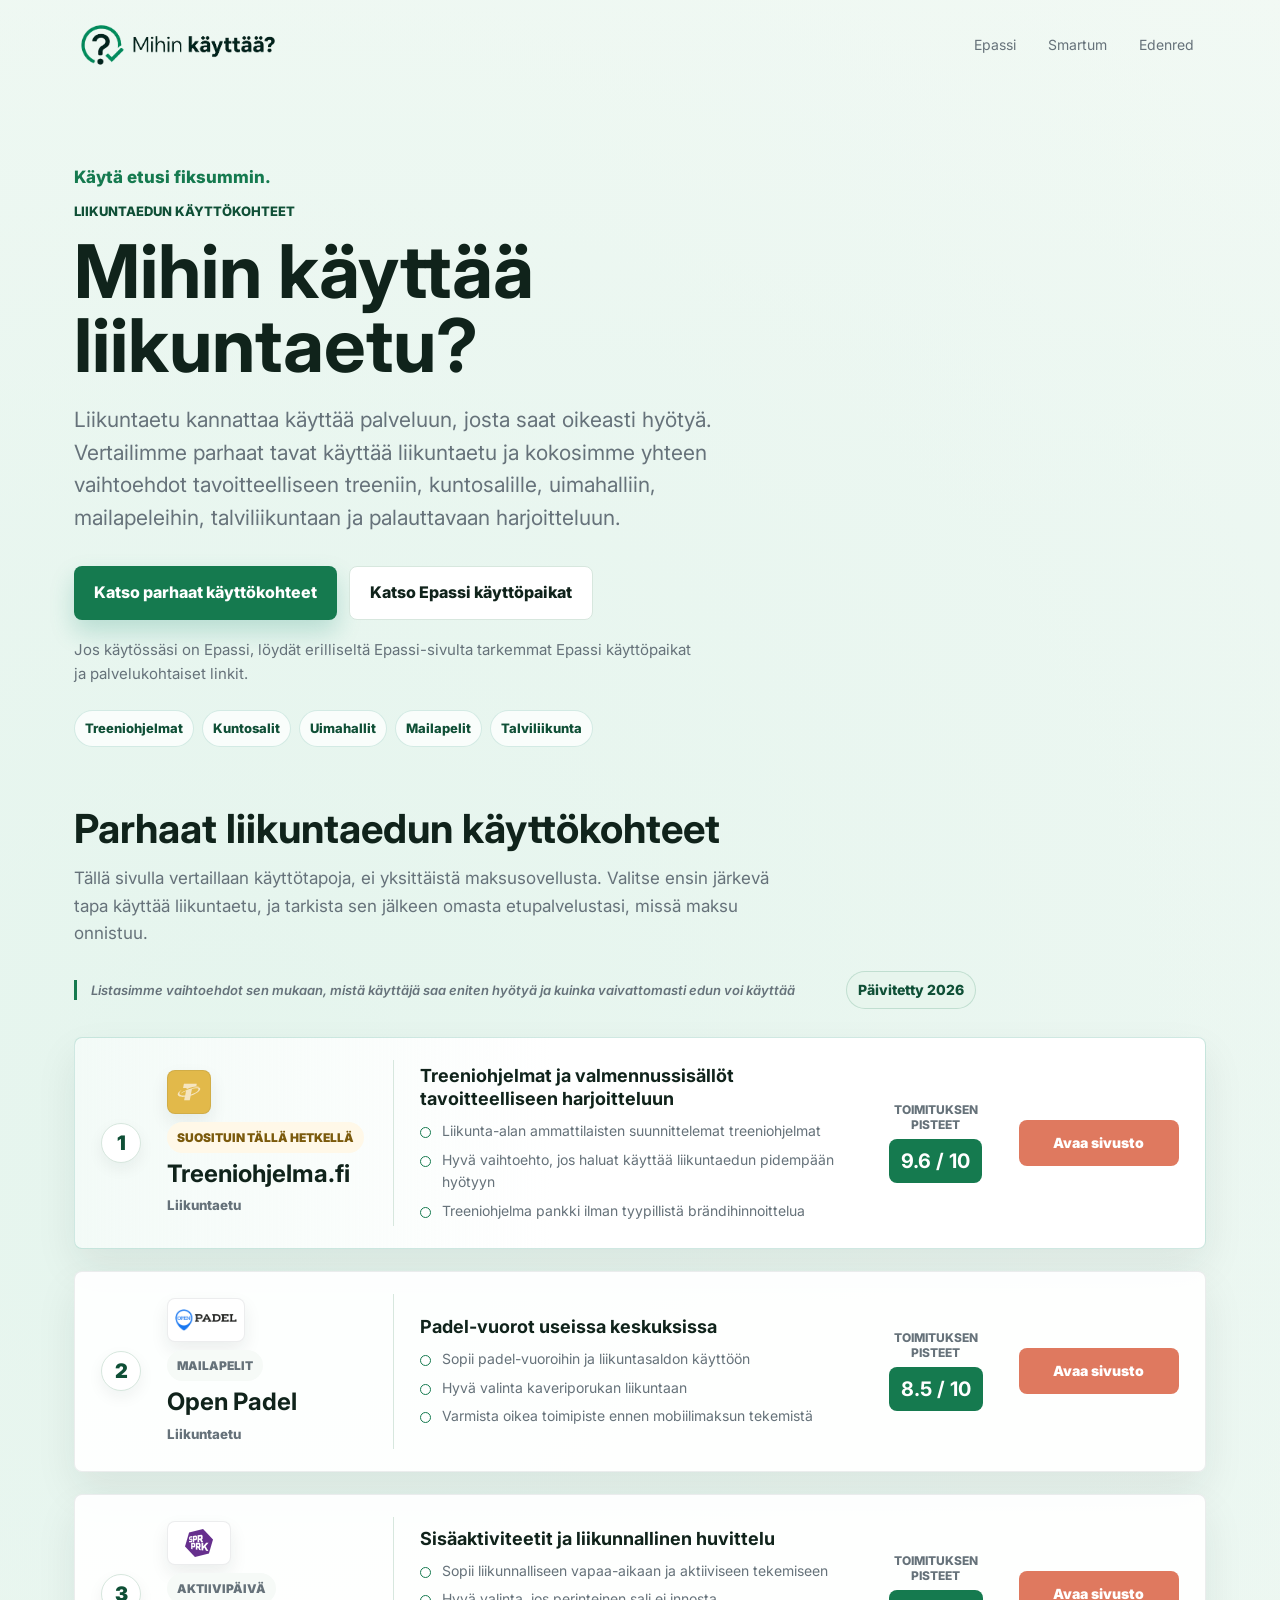
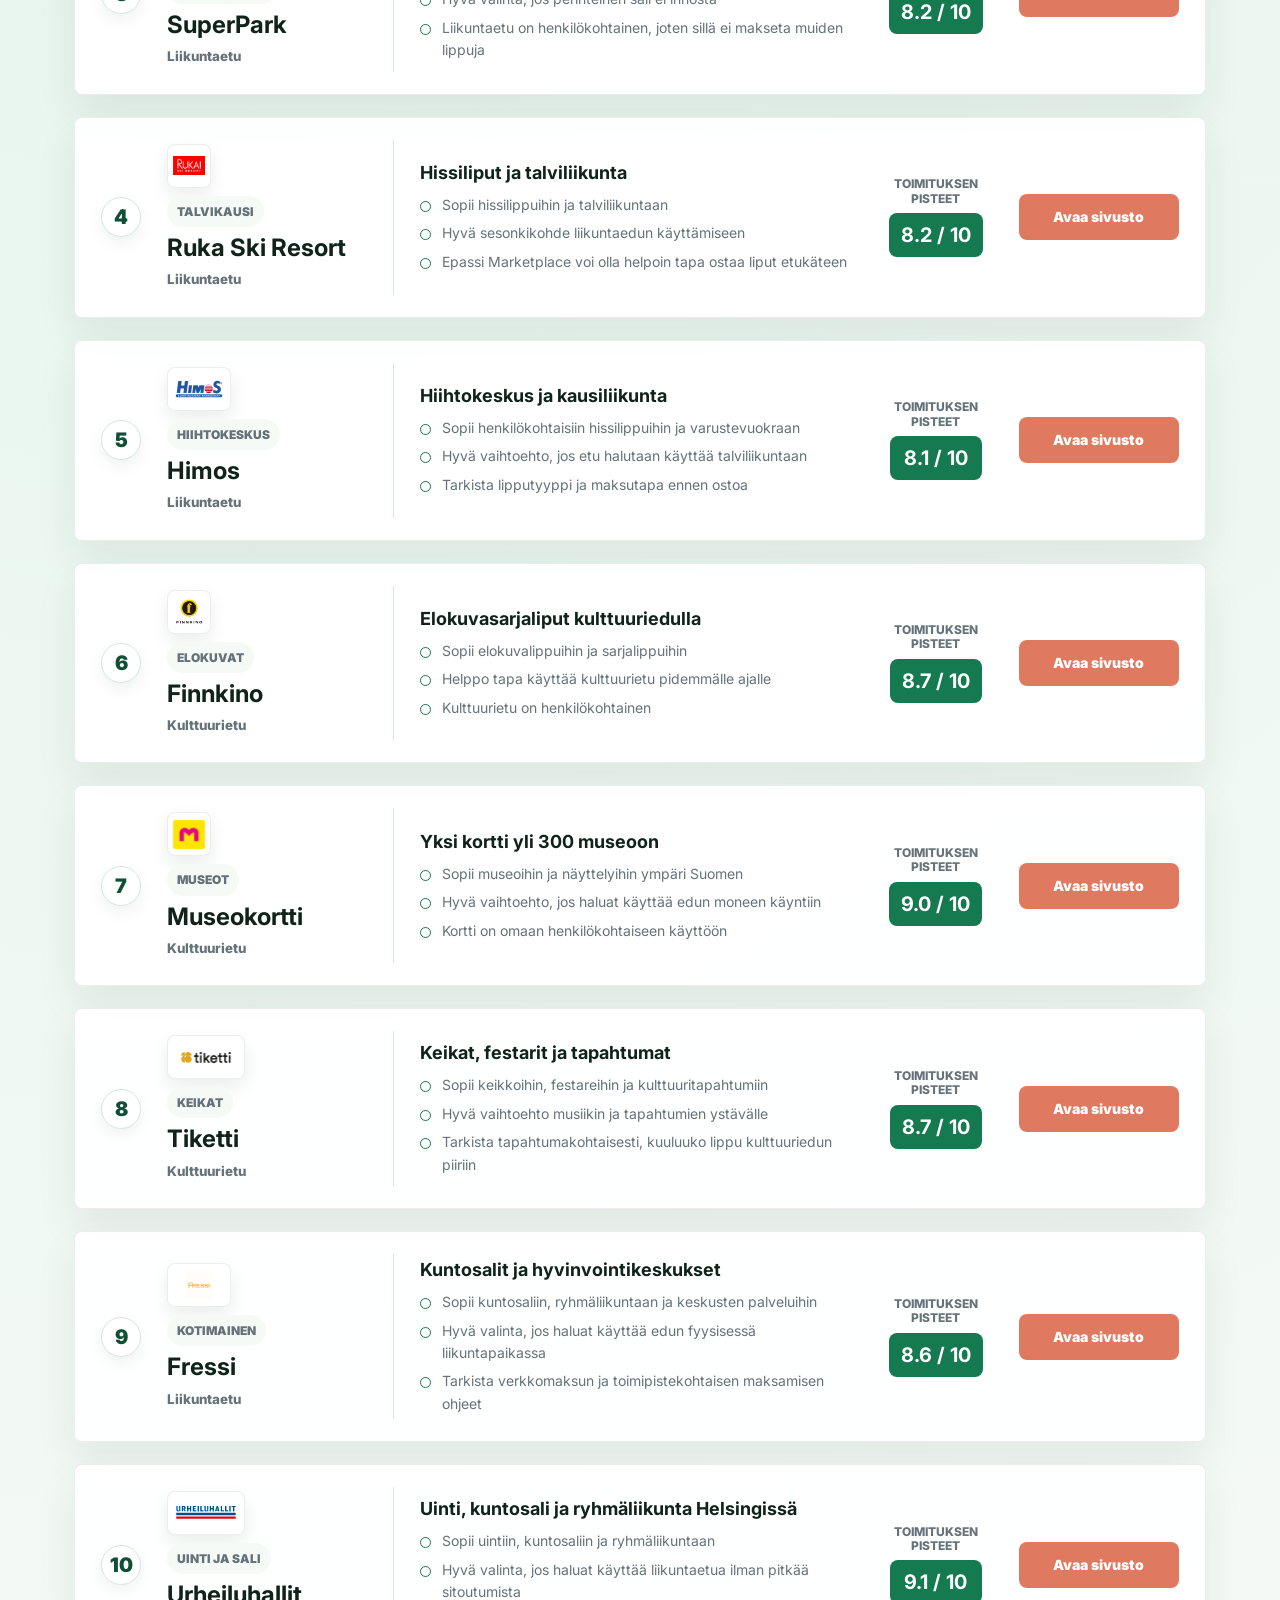
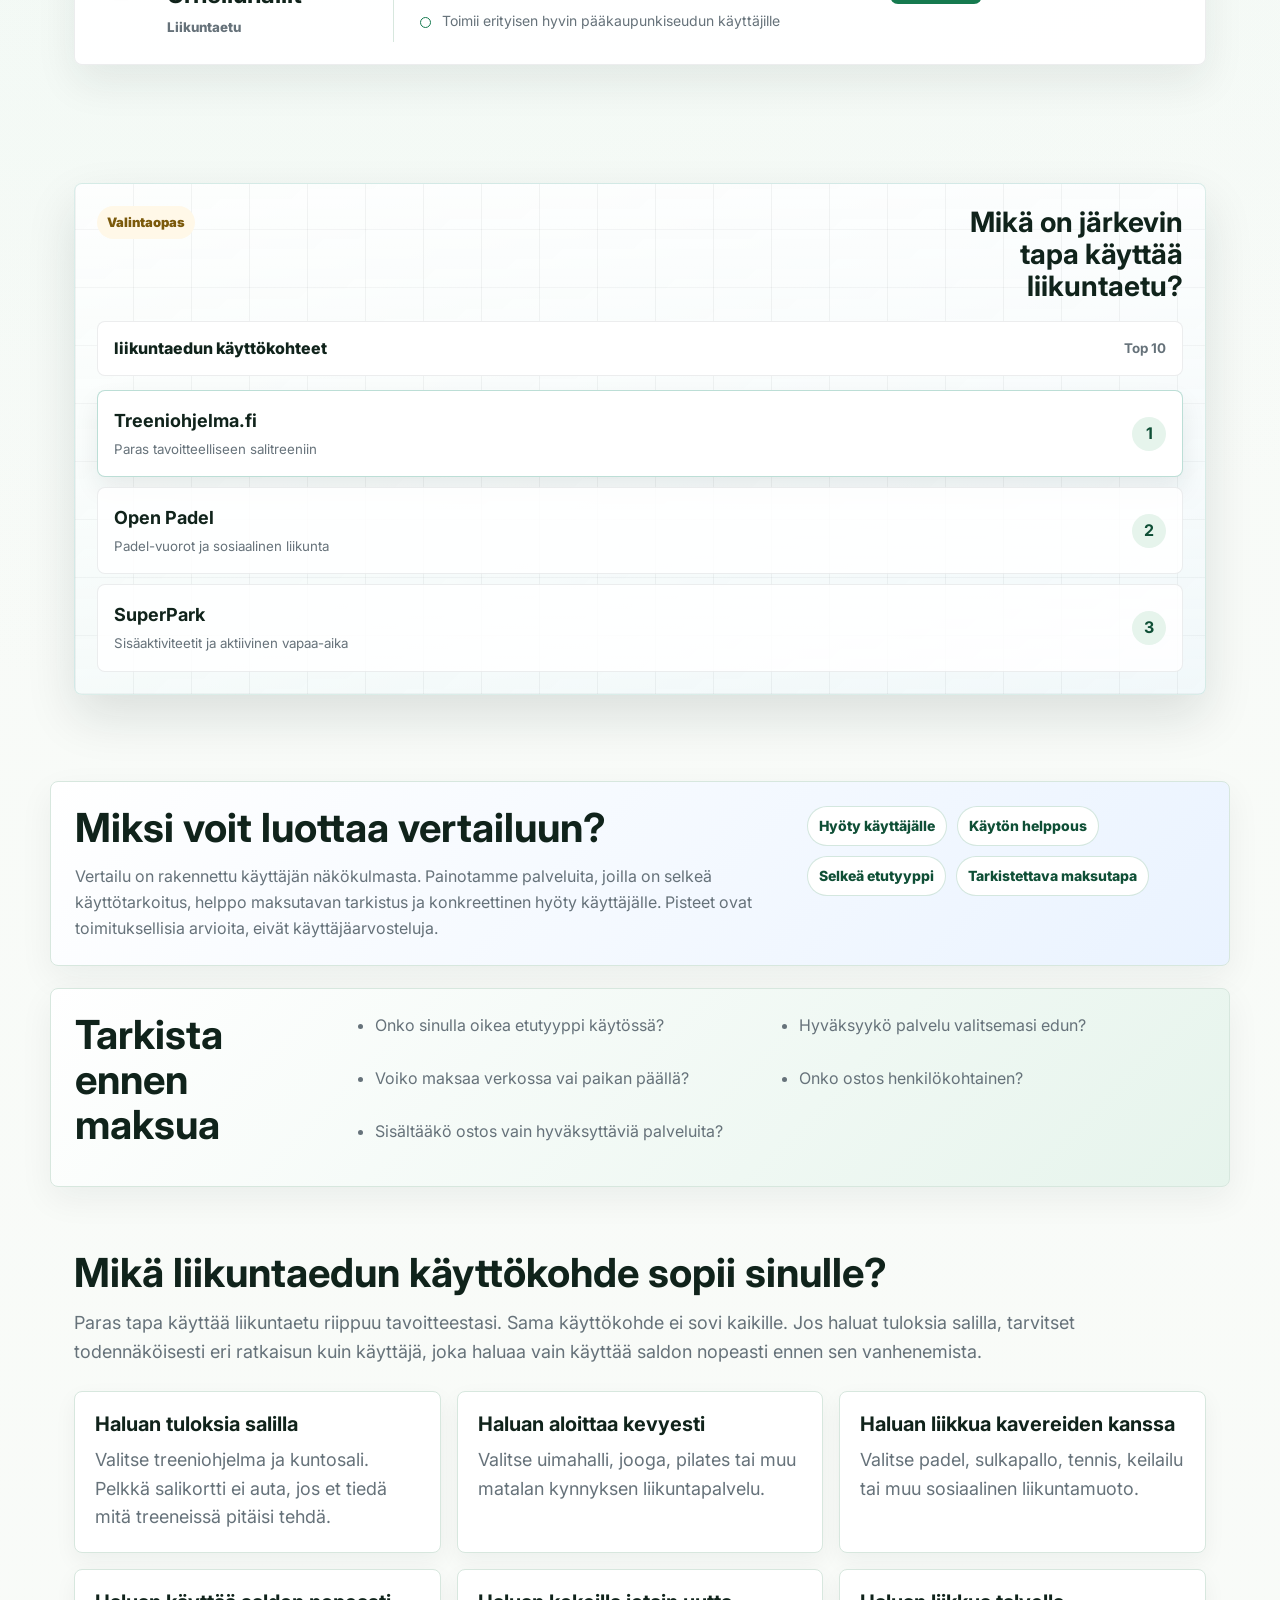
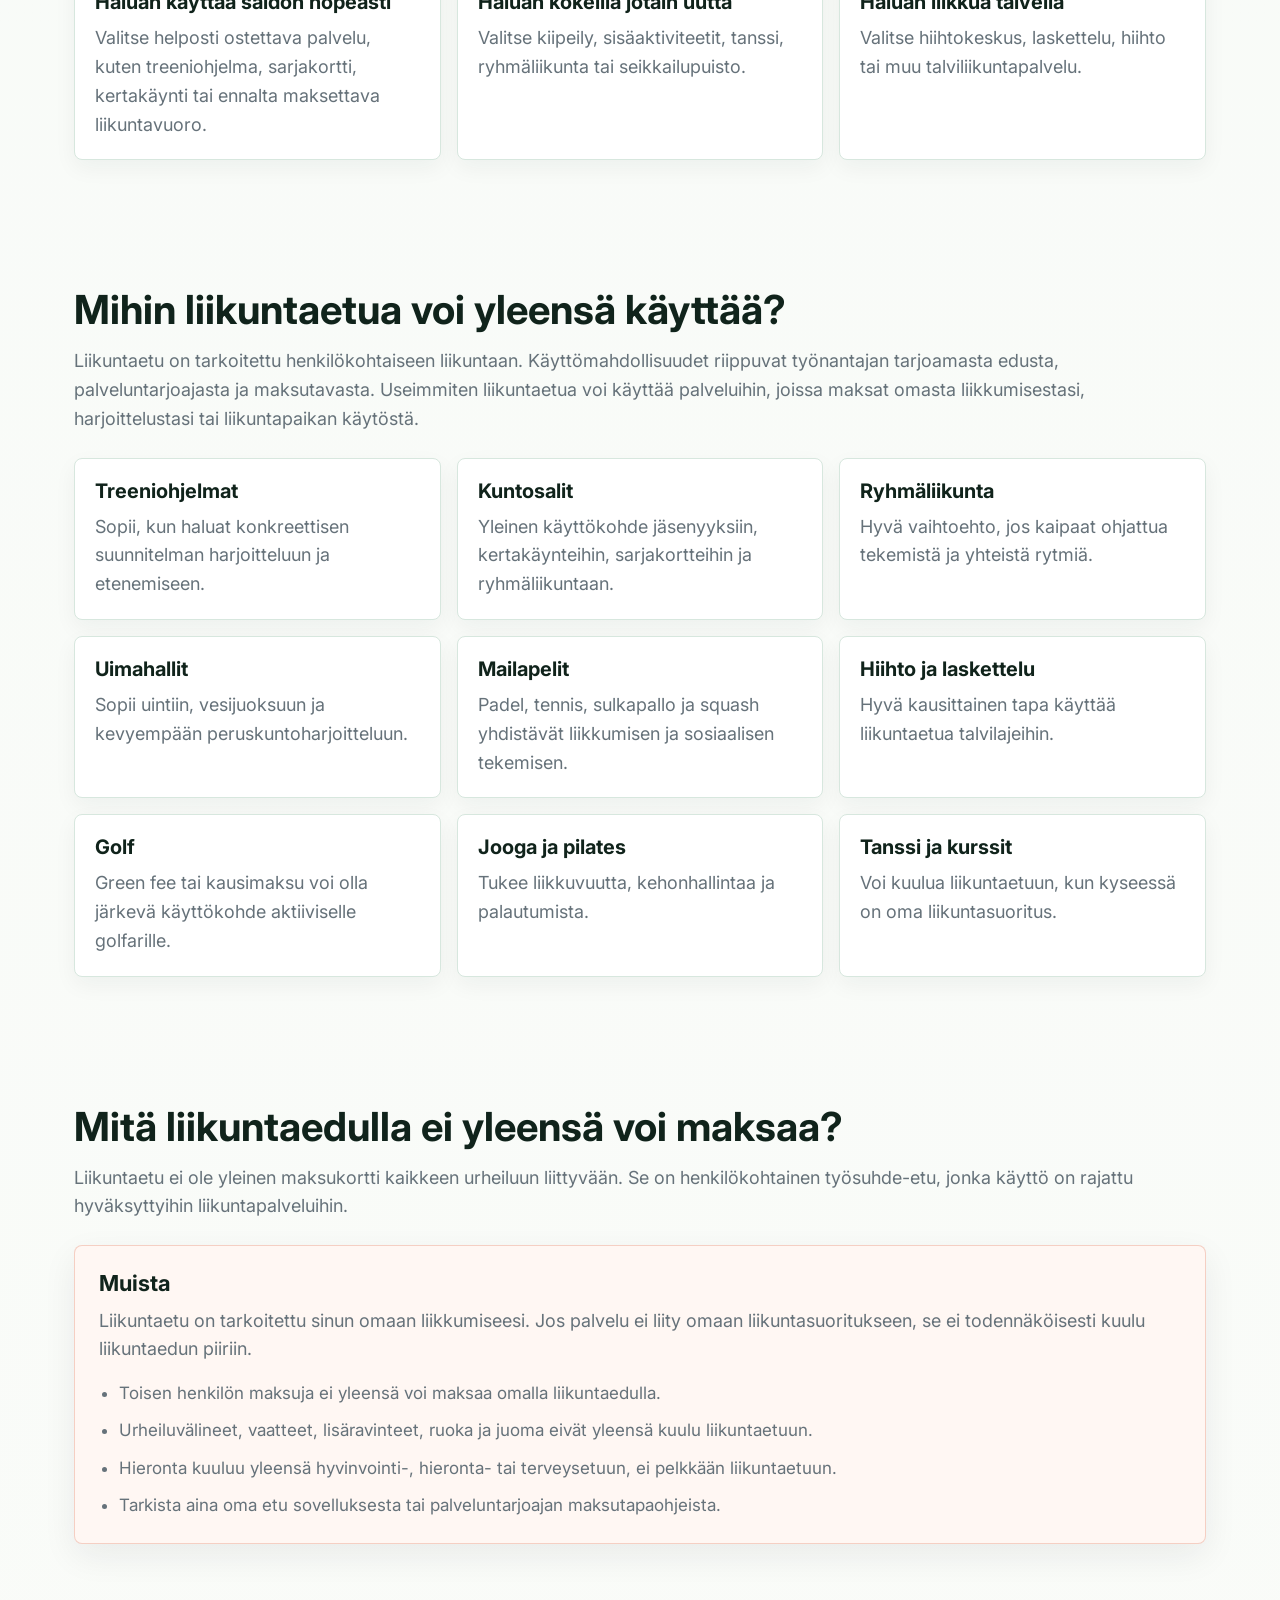
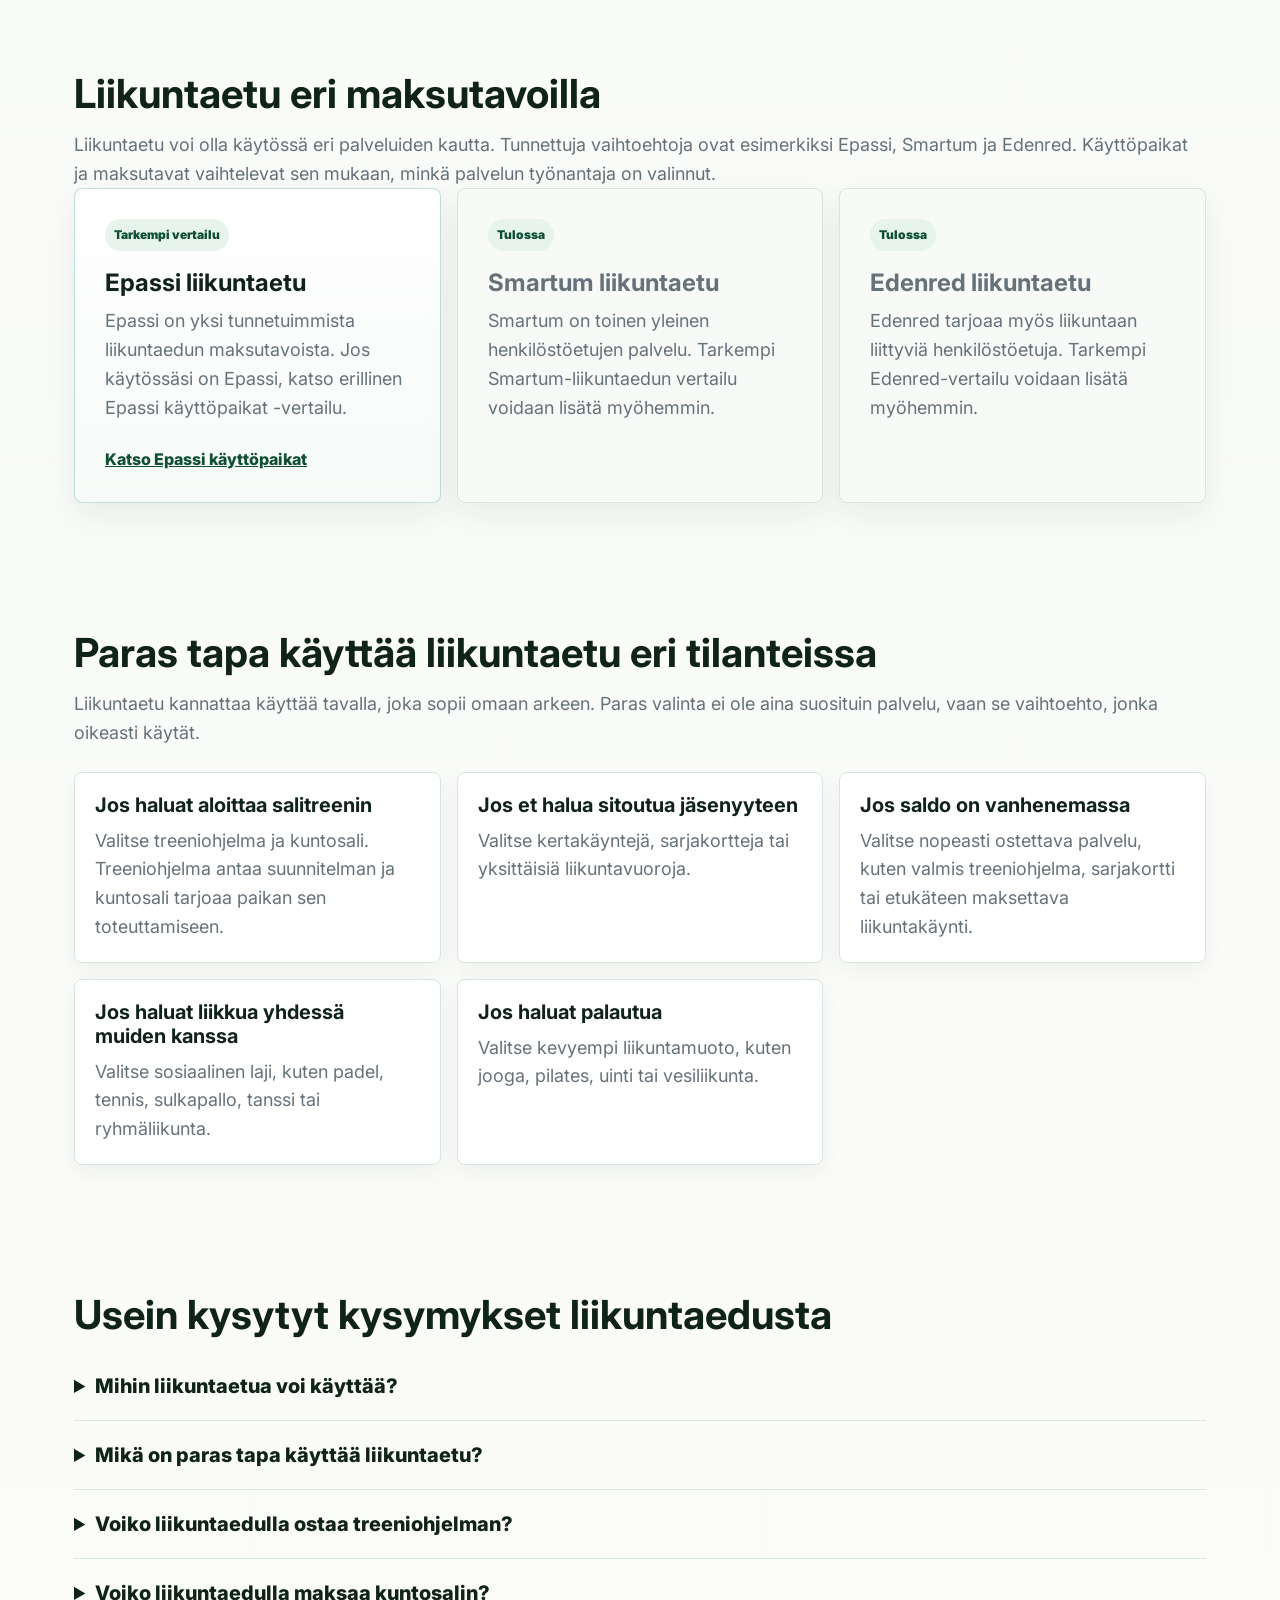
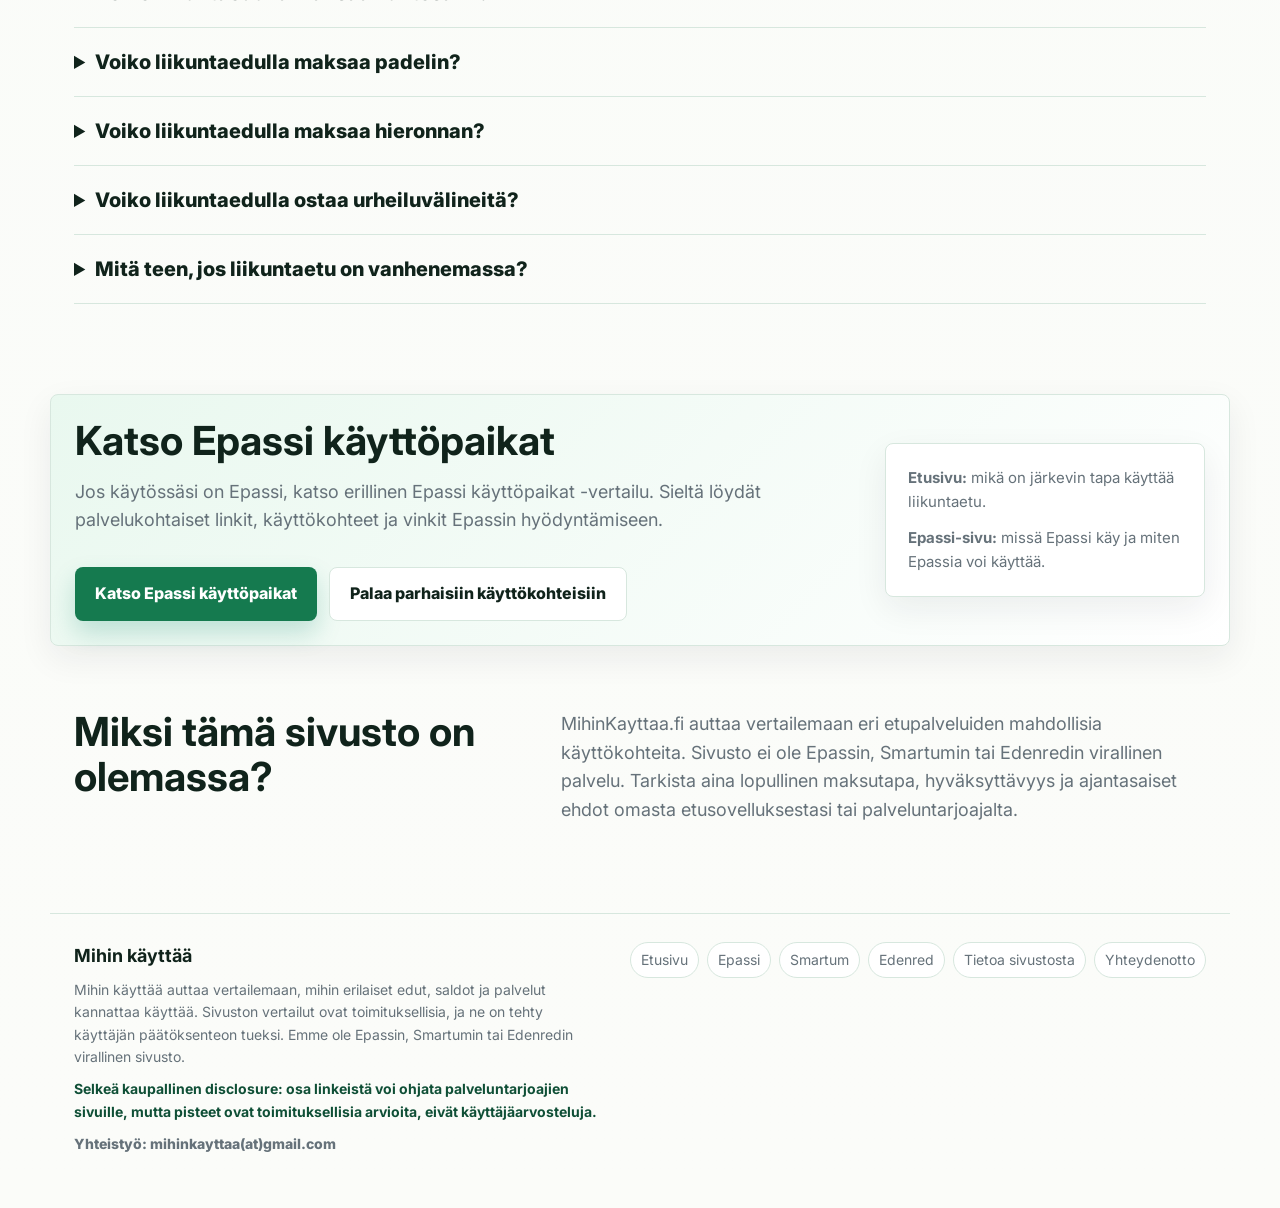
==== commit 19cc9e1b: "Add partnership email to footer" ====
--- a/index.html
+++ b/index.html
@@ -581,6 +581,7 @@
         <strong>Mihin käyttää</strong>
         <p>Mihin käyttää auttaa vertailemaan, mihin erilaiset edut, saldot ja palvelut kannattaa käyttää. Sivuston vertailut ovat toimituksellisia, ja ne on tehty käyttäjän päätöksenteon tueksi. Emme ole Epassin, Smartumin tai Edenredin virallinen sivusto.</p>
         <p class="commercial-disclosure">Selkeä kaupallinen disclosure: osa linkeistä voi ohjata palveluntarjoajien sivuille, mutta pisteet ovat toimituksellisia arvioita, eivät käyttäjäarvosteluja.</p>
+        <p class="footer-contact">Yhteistyö: mihinkayttaa(at)gmail.com</p>
       </div>
       <nav class="footer-links" aria-label="Footer linkit">
         <a href="/">Etusivu</a>
--- a/styles.css
+++ b/styles.css
@@ -1600,6 +1600,11 @@
   font-weight: 700;
 }
 
+.footer-contact {
+  color: var(--text);
+  font-weight: 800;
+}
+
 .contact-section {
   scroll-margin-top: 24px;
 }
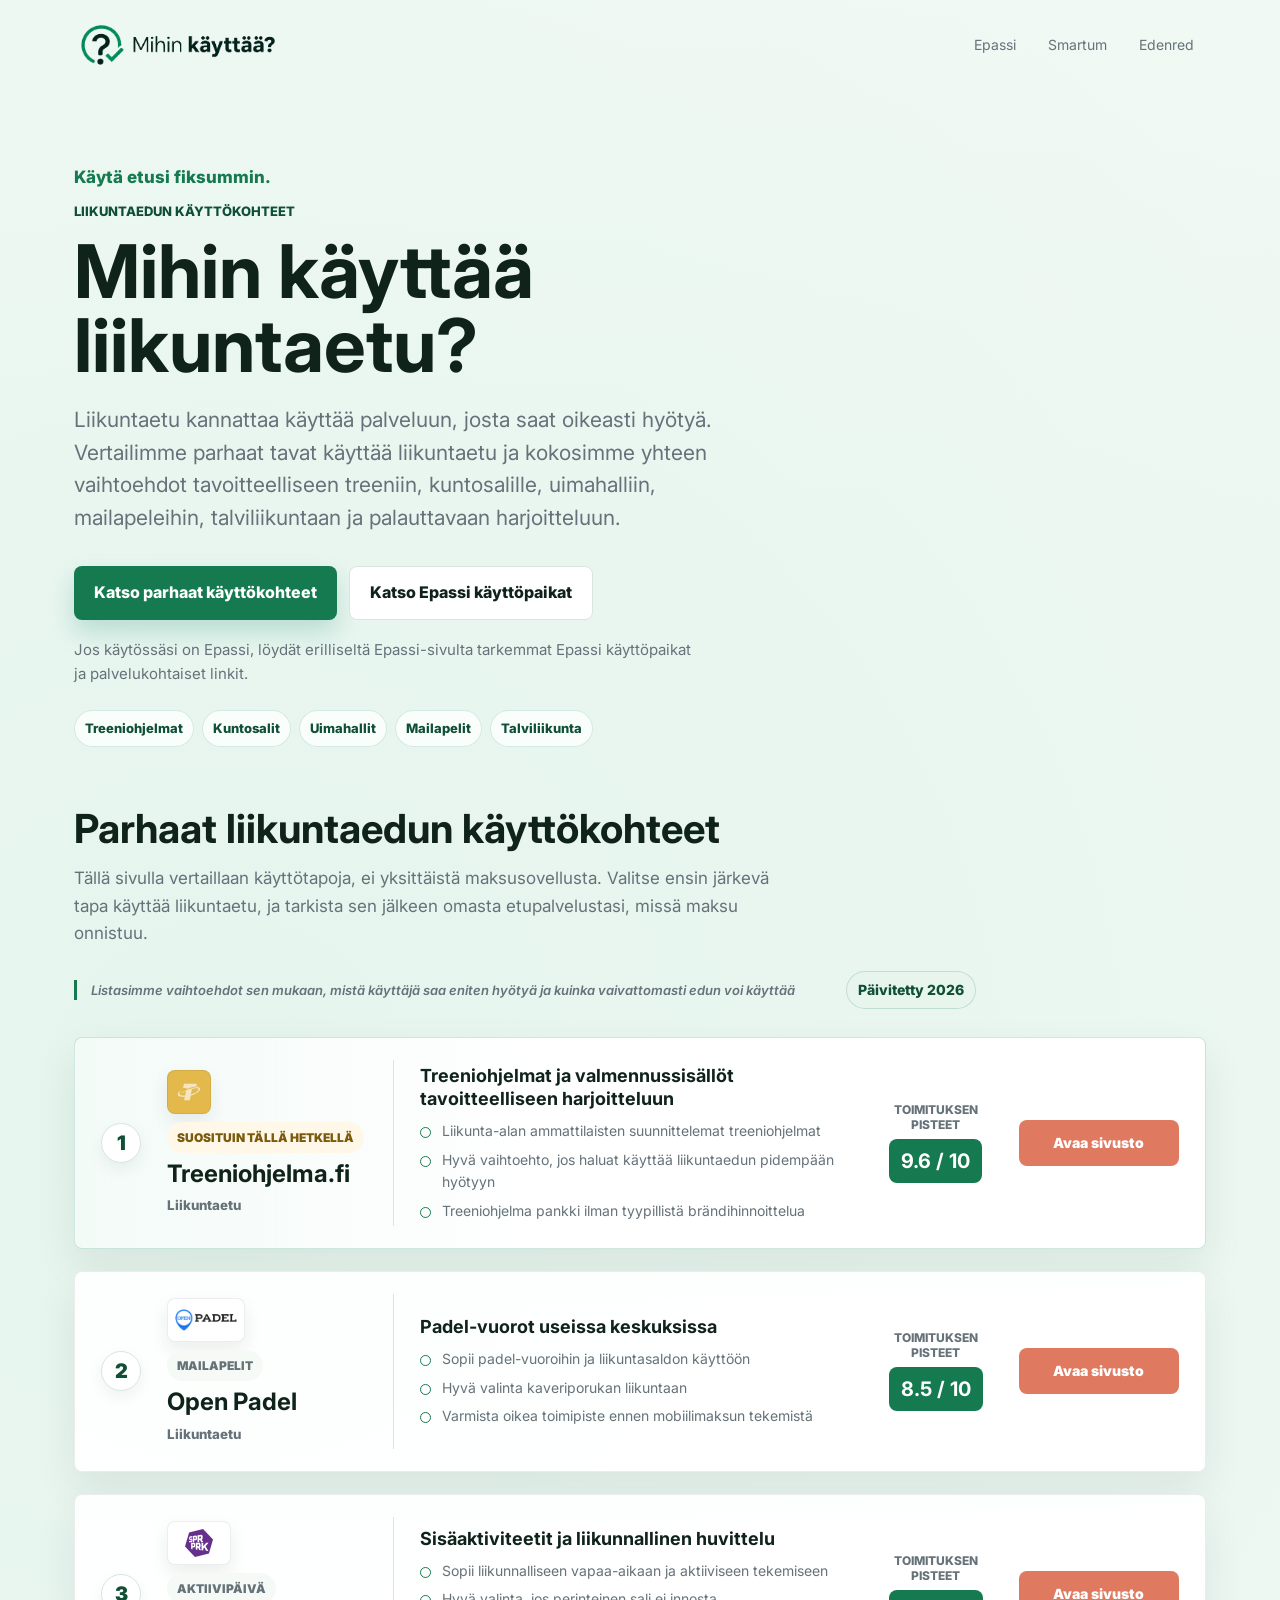
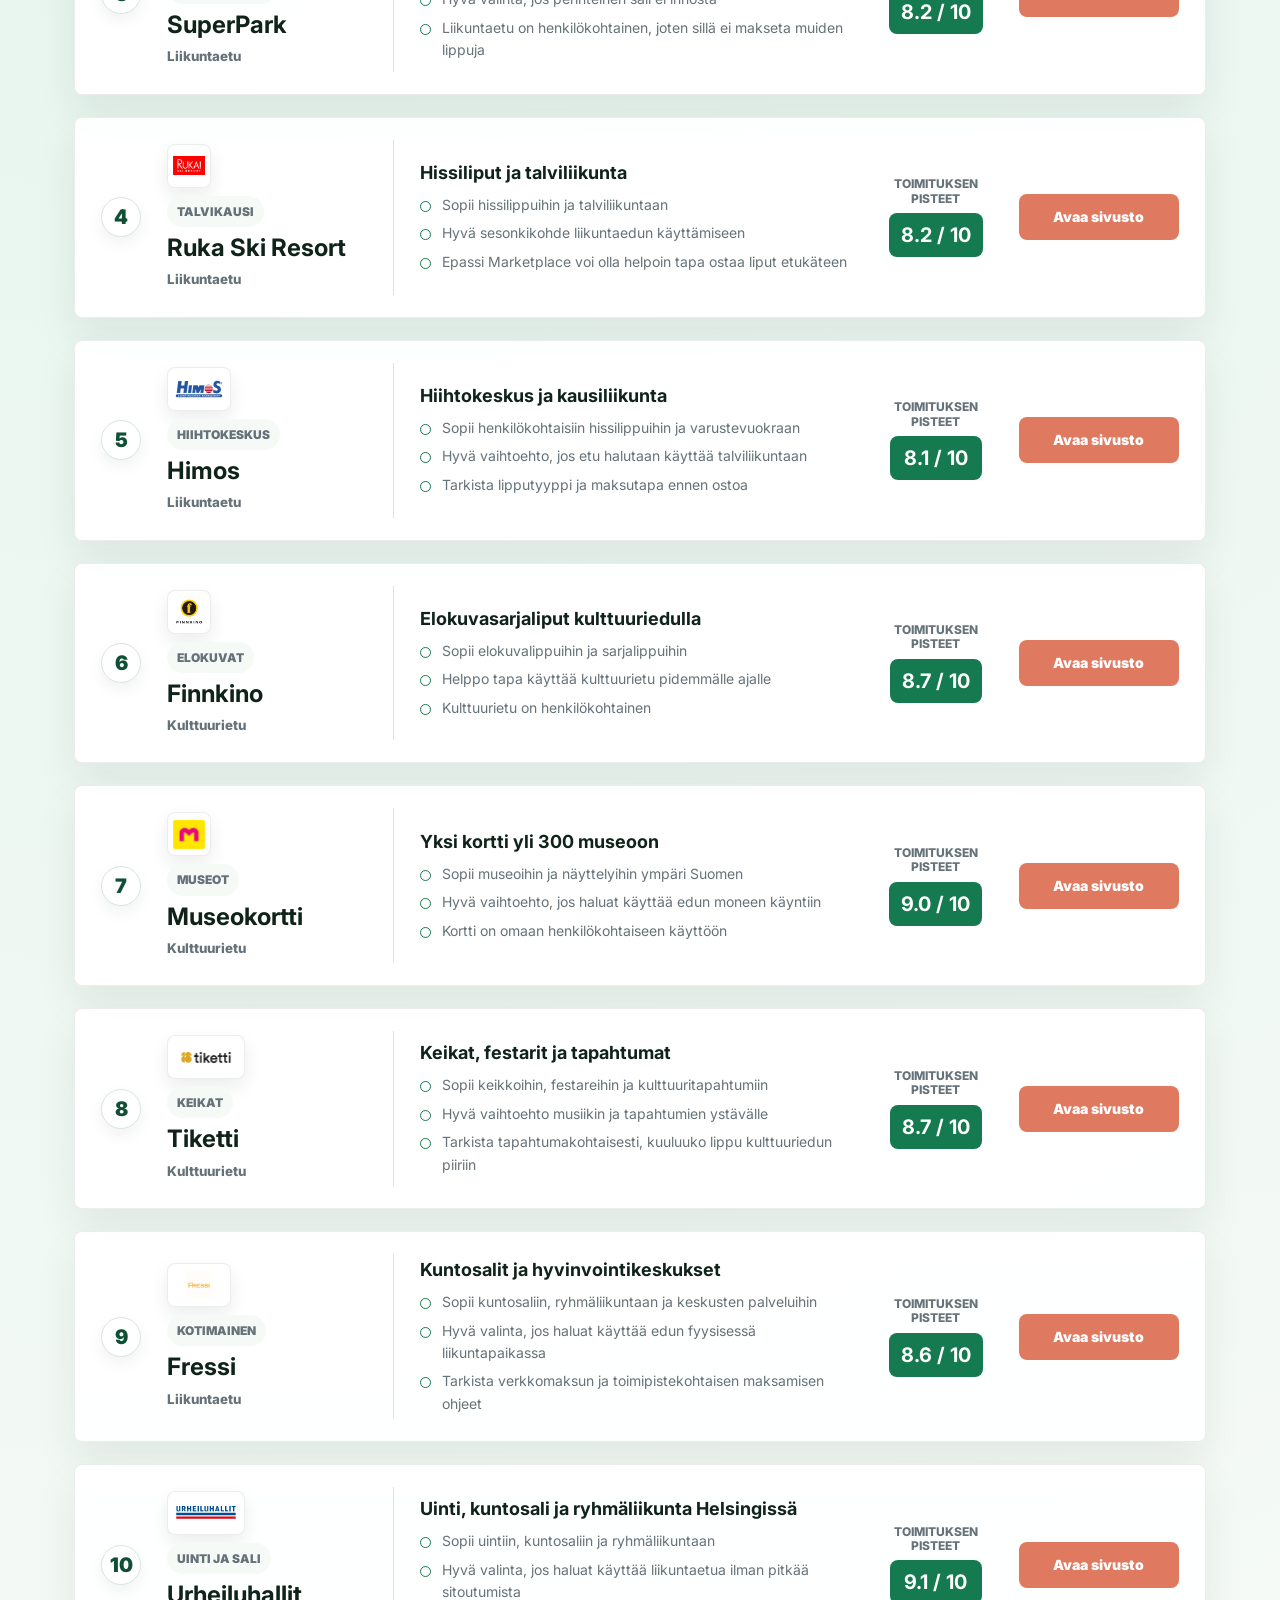
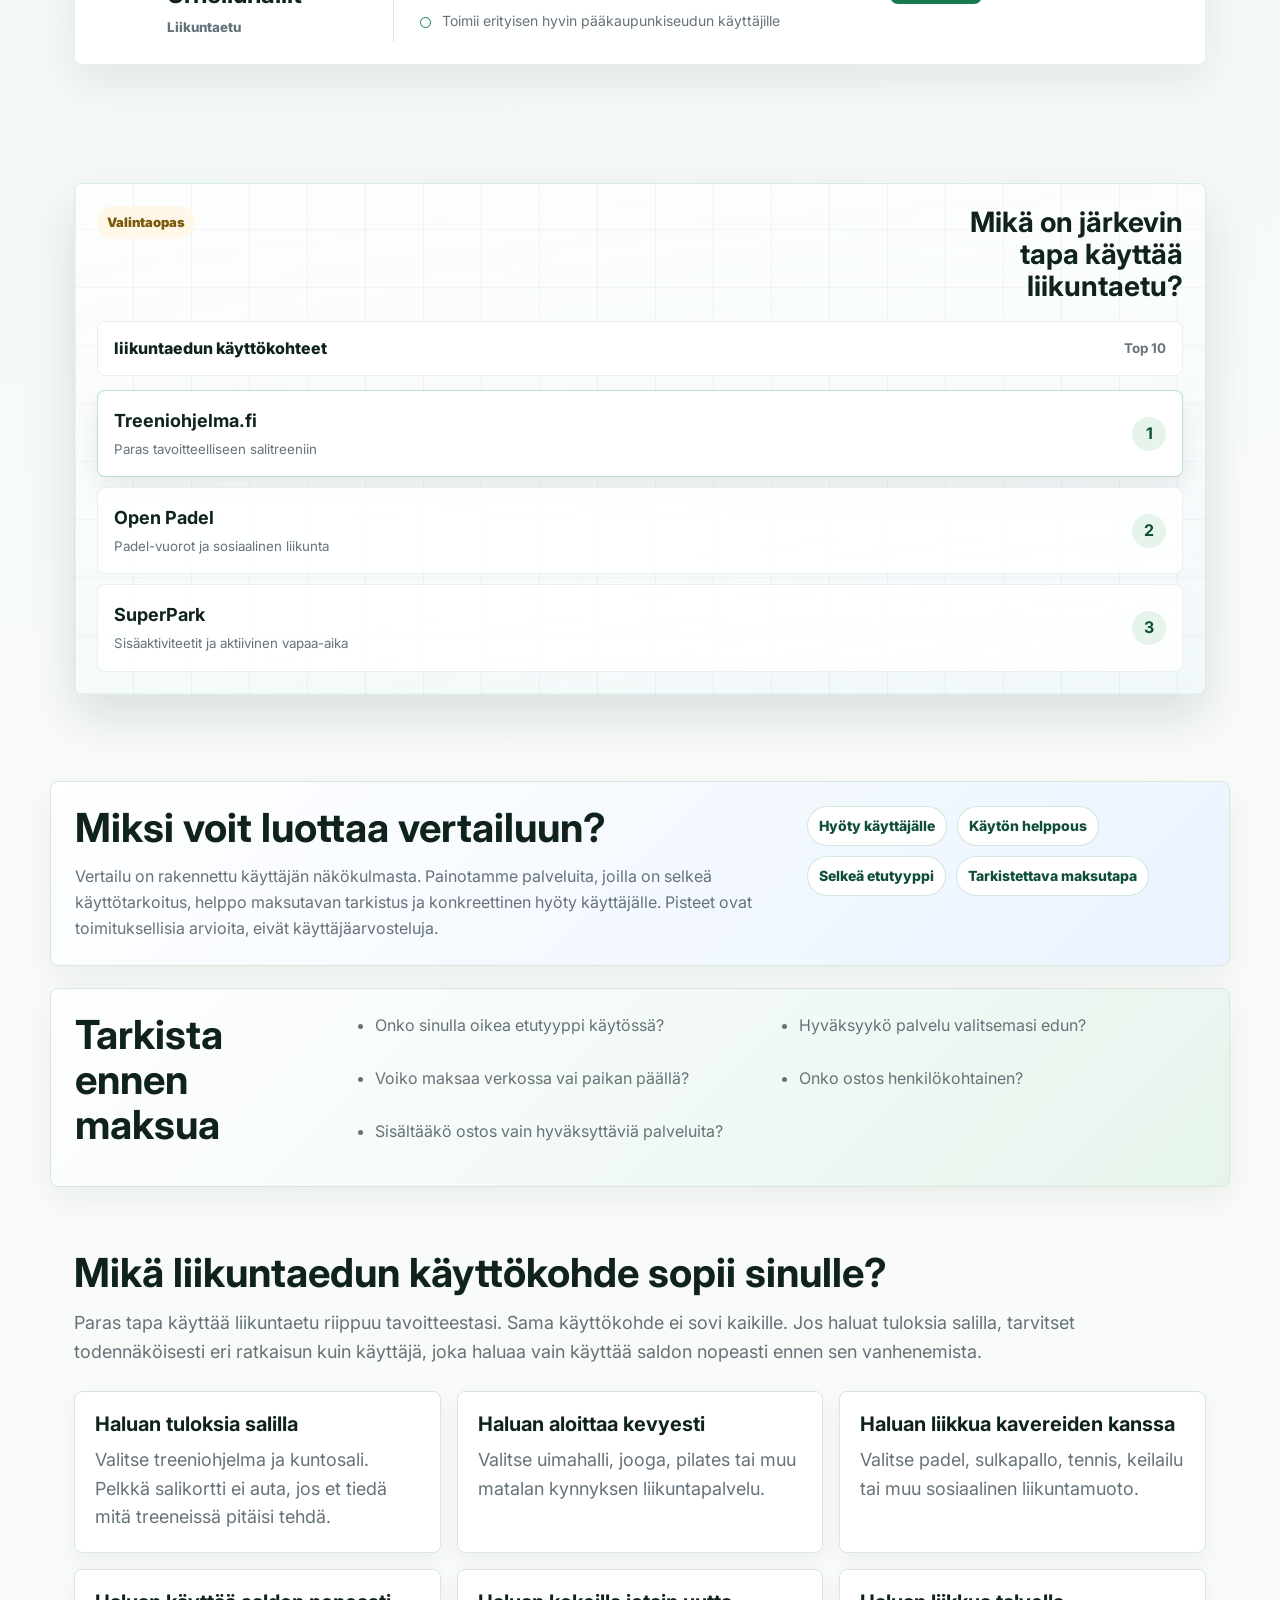
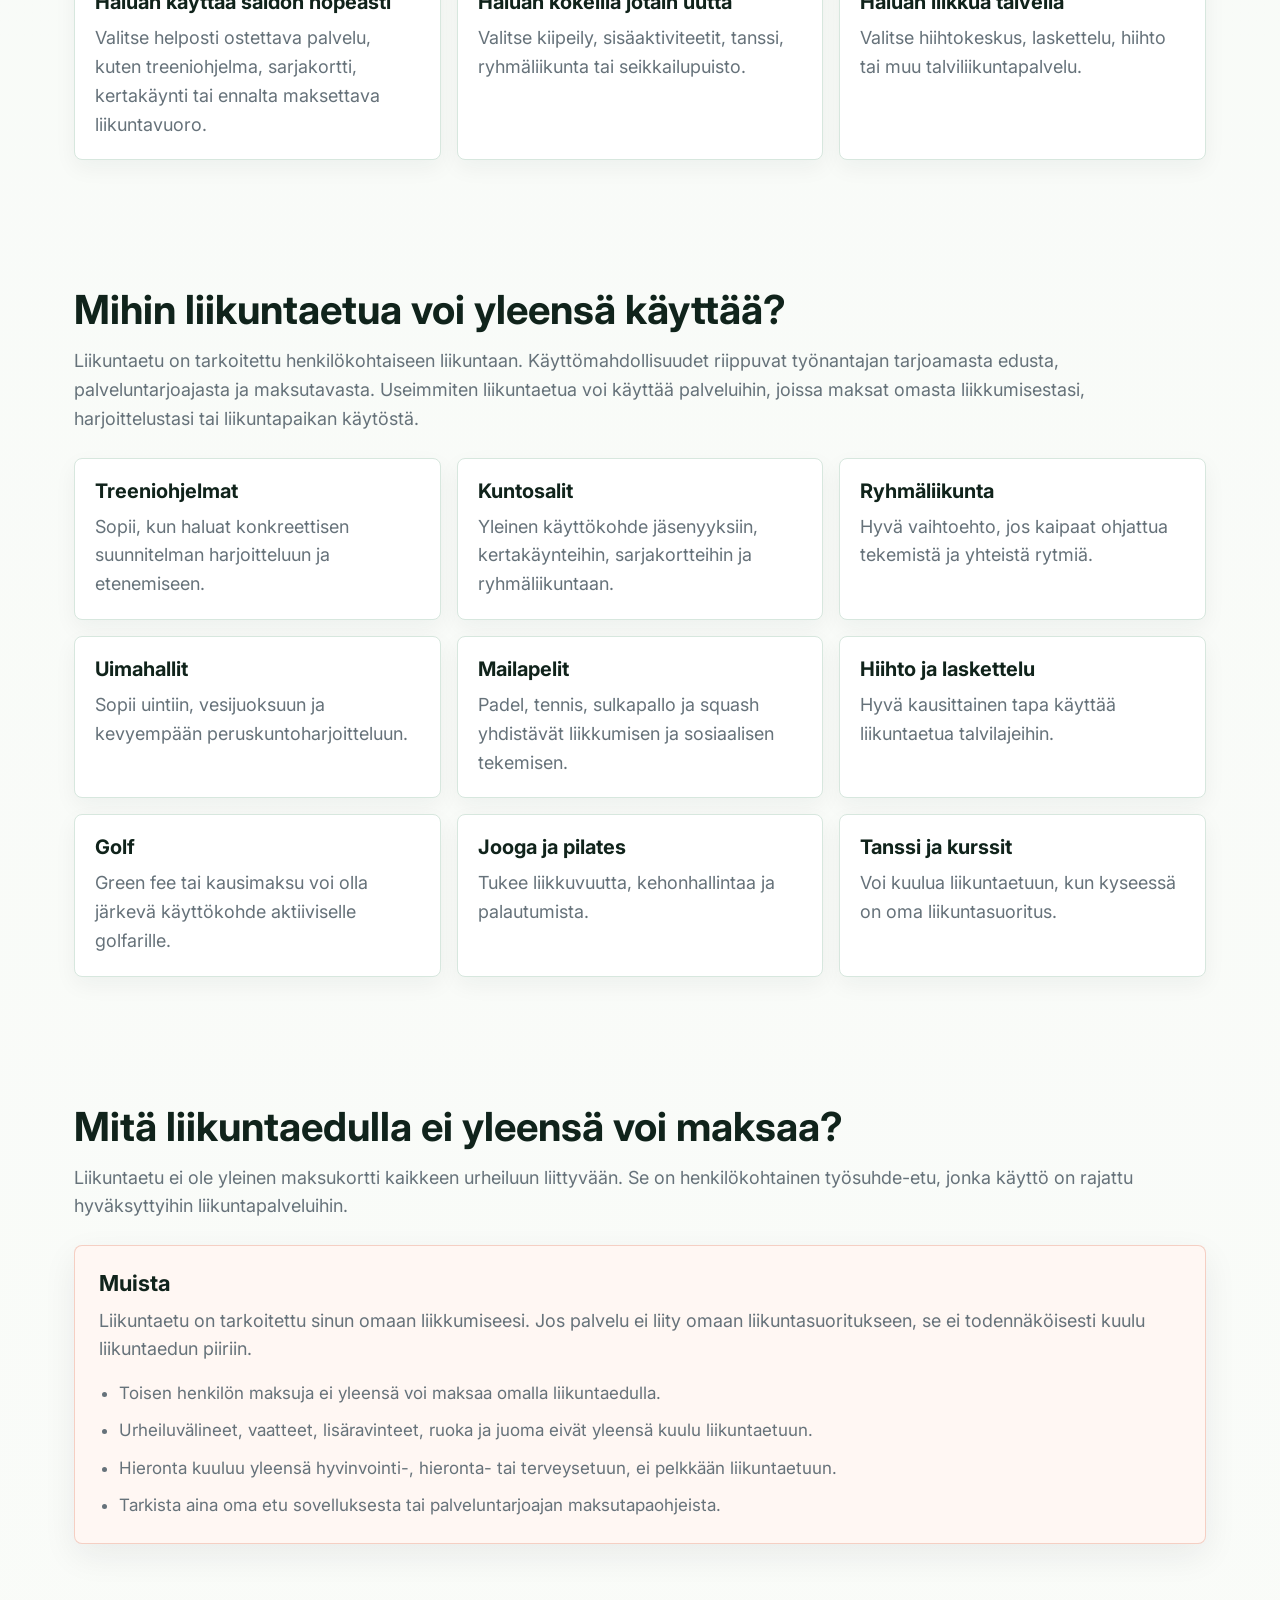
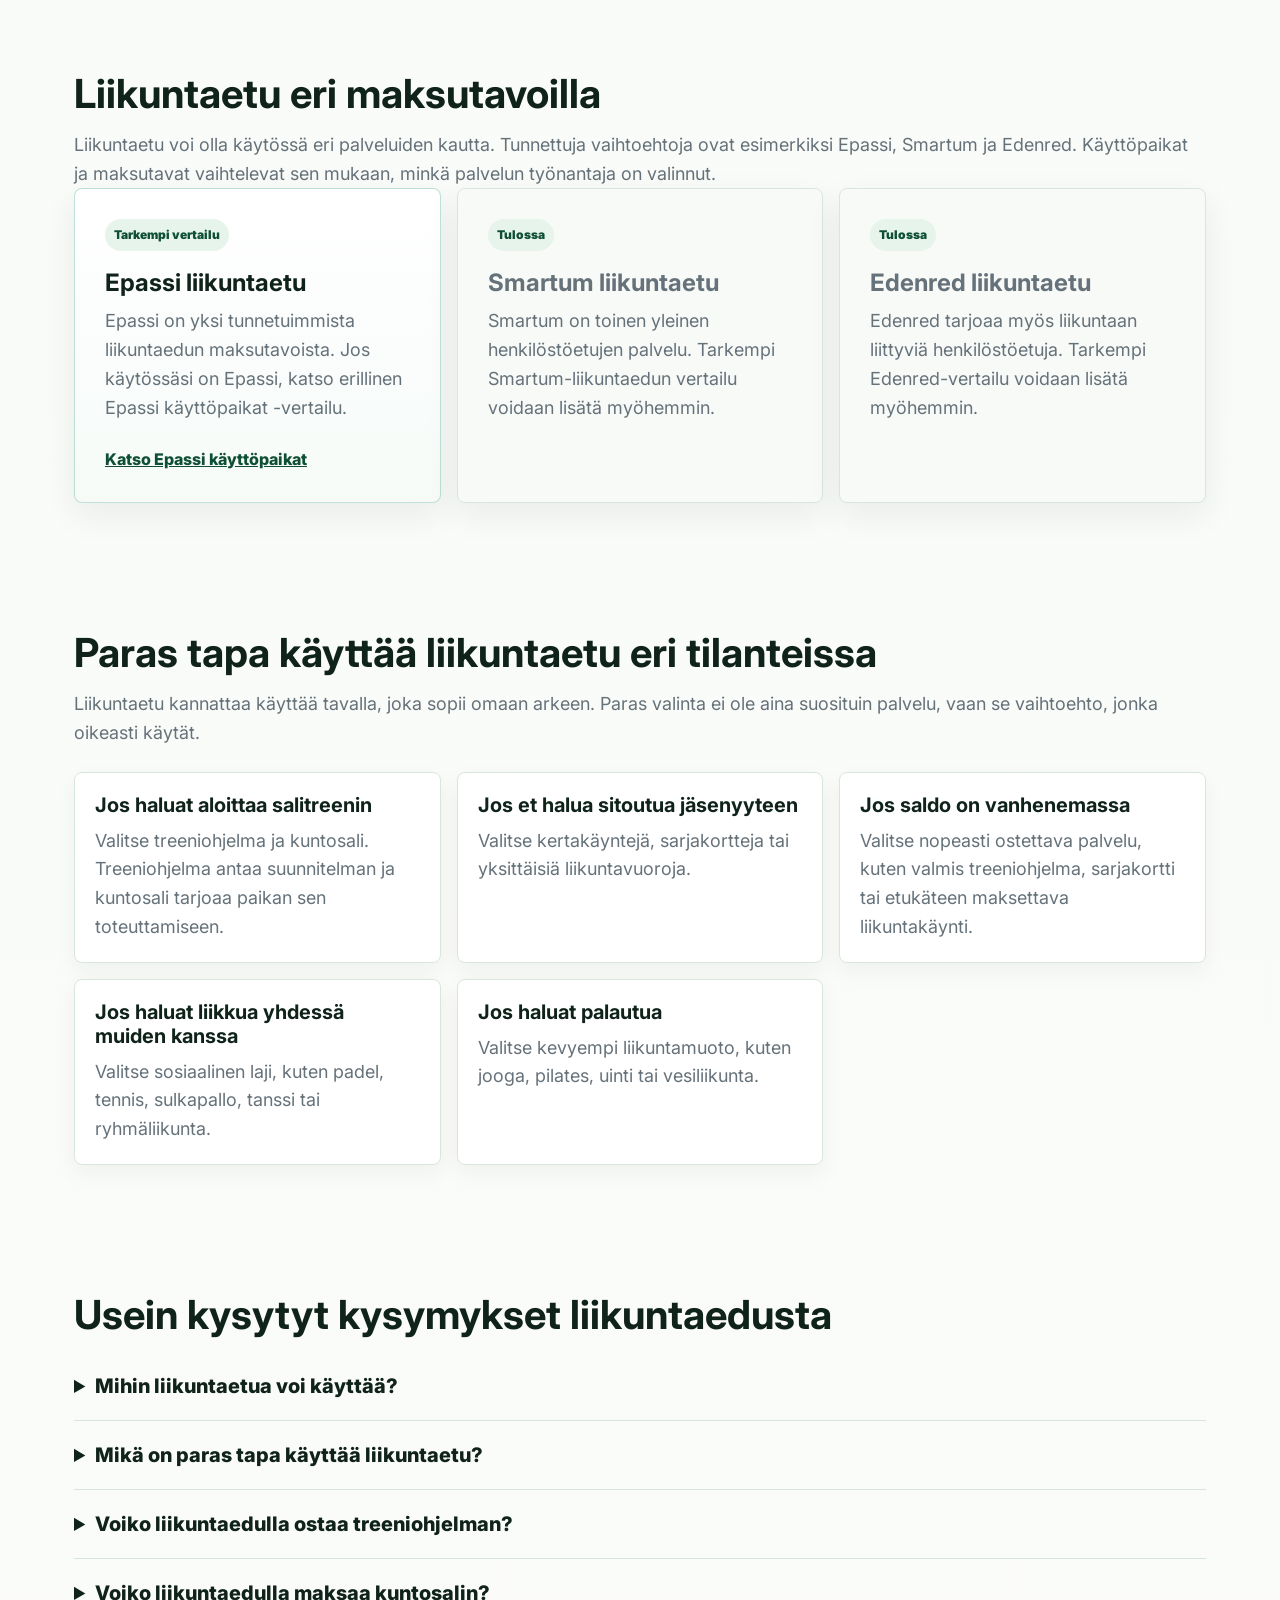
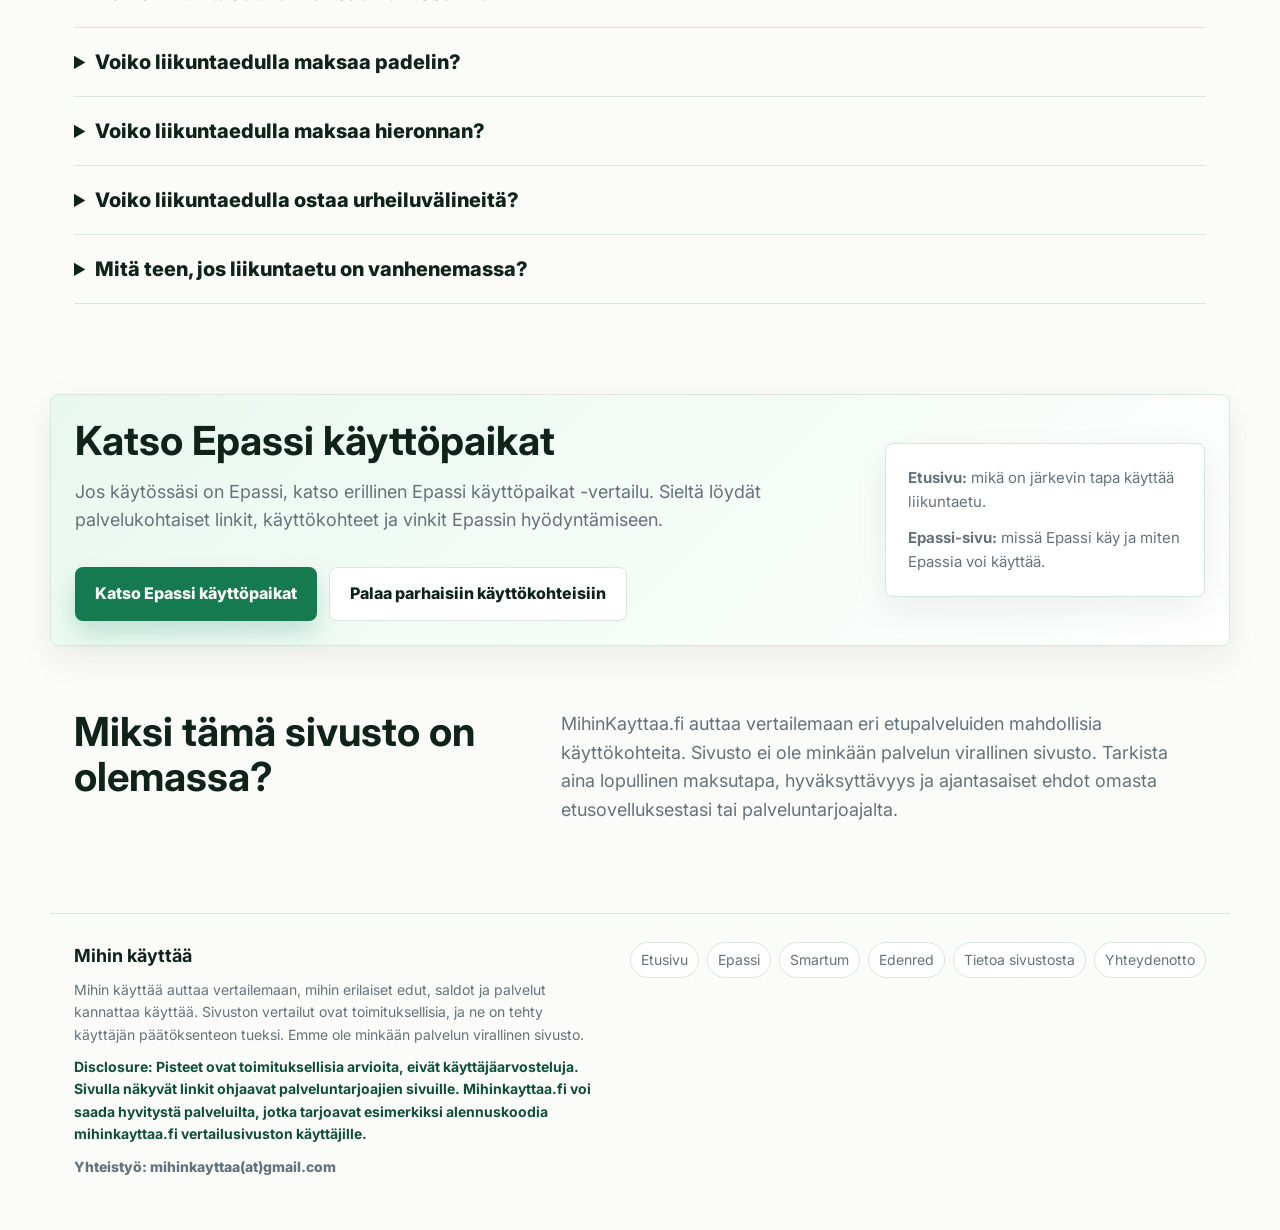
==== commit f1ab87e5: "Update disclosure wording" ====
--- a/index.html
+++ b/index.html
@@ -572,15 +572,15 @@
         <div>
           <h2>Miksi tämä sivusto on olemassa?</h2>
         </div>
-        <p>MihinKayttaa.fi auttaa vertailemaan eri etupalveluiden mahdollisia käyttökohteita. Sivusto ei ole Epassin, Smartumin tai Edenredin virallinen palvelu. Tarkista aina lopullinen maksutapa, hyväksyttävyys ja ajantasaiset ehdot omasta etusovelluksestasi tai palveluntarjoajalta.</p>
+        <p>MihinKayttaa.fi auttaa vertailemaan eri etupalveluiden mahdollisia käyttökohteita. Sivusto ei ole minkään palvelun virallinen sivusto. Tarkista aina lopullinen maksutapa, hyväksyttävyys ja ajantasaiset ehdot omasta etusovelluksestasi tai palveluntarjoajalta.</p>
       </section>
     </main>
 
     <footer class="site-footer">
       <div>
         <strong>Mihin käyttää</strong>
-        <p>Mihin käyttää auttaa vertailemaan, mihin erilaiset edut, saldot ja palvelut kannattaa käyttää. Sivuston vertailut ovat toimituksellisia, ja ne on tehty käyttäjän päätöksenteon tueksi. Emme ole Epassin, Smartumin tai Edenredin virallinen sivusto.</p>
-        <p class="commercial-disclosure">Selkeä kaupallinen disclosure: osa linkeistä voi ohjata palveluntarjoajien sivuille, mutta pisteet ovat toimituksellisia arvioita, eivät käyttäjäarvosteluja.</p>
+        <p>Mihin käyttää auttaa vertailemaan, mihin erilaiset edut, saldot ja palvelut kannattaa käyttää. Sivuston vertailut ovat toimituksellisia, ja ne on tehty käyttäjän päätöksenteon tueksi. Emme ole minkään palvelun virallinen sivusto.</p>
+        <p class="commercial-disclosure">Disclosure: Pisteet ovat toimituksellisia arvioita, eivät käyttäjäarvosteluja. Sivulla näkyvät linkit ohjaavat palveluntarjoajien sivuille. Mihinkayttaa.fi voi saada hyvitystä palveluilta, jotka tarjoavat esimerkiksi alennuskoodia mihinkayttaa.fi vertailusivuston käyttäjille.</p>
         <p class="footer-contact">Yhteistyö: mihinkayttaa(at)gmail.com</p>
       </div>
       <nav class="footer-links" aria-label="Footer linkit">
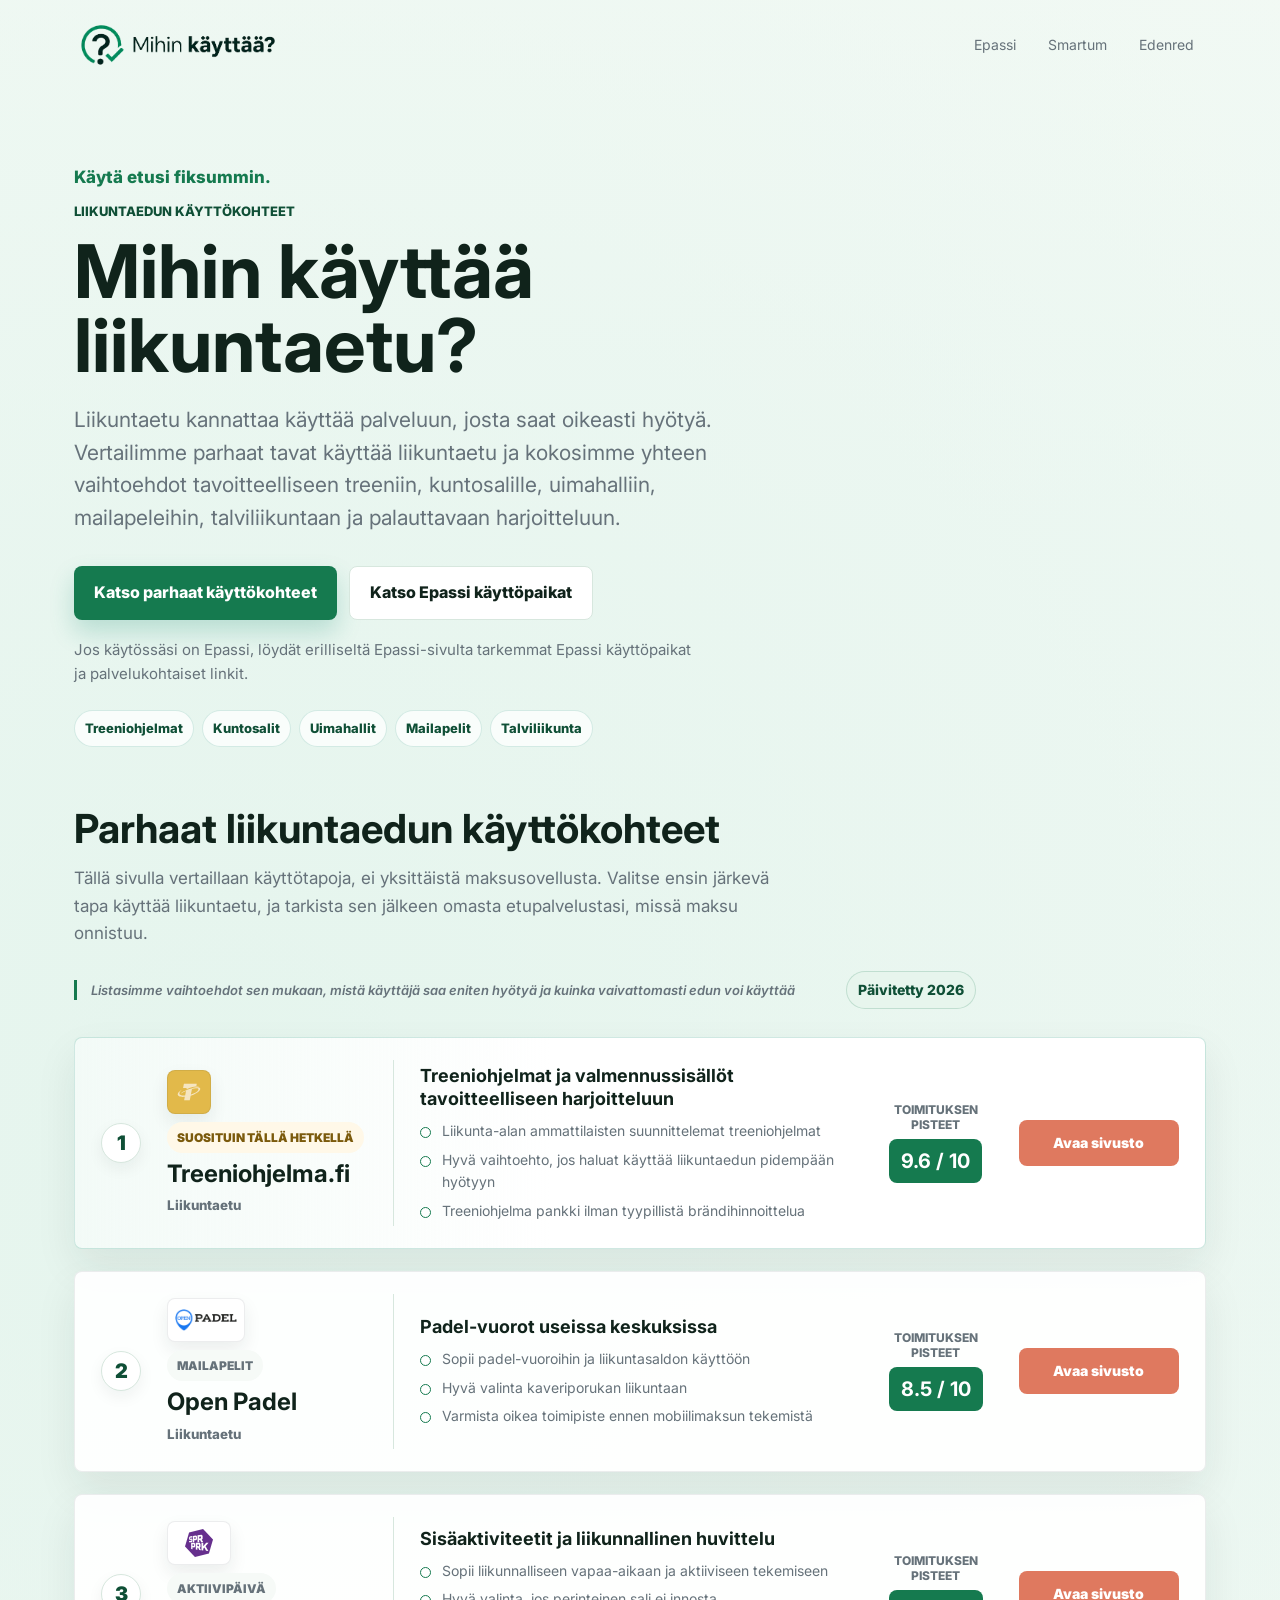
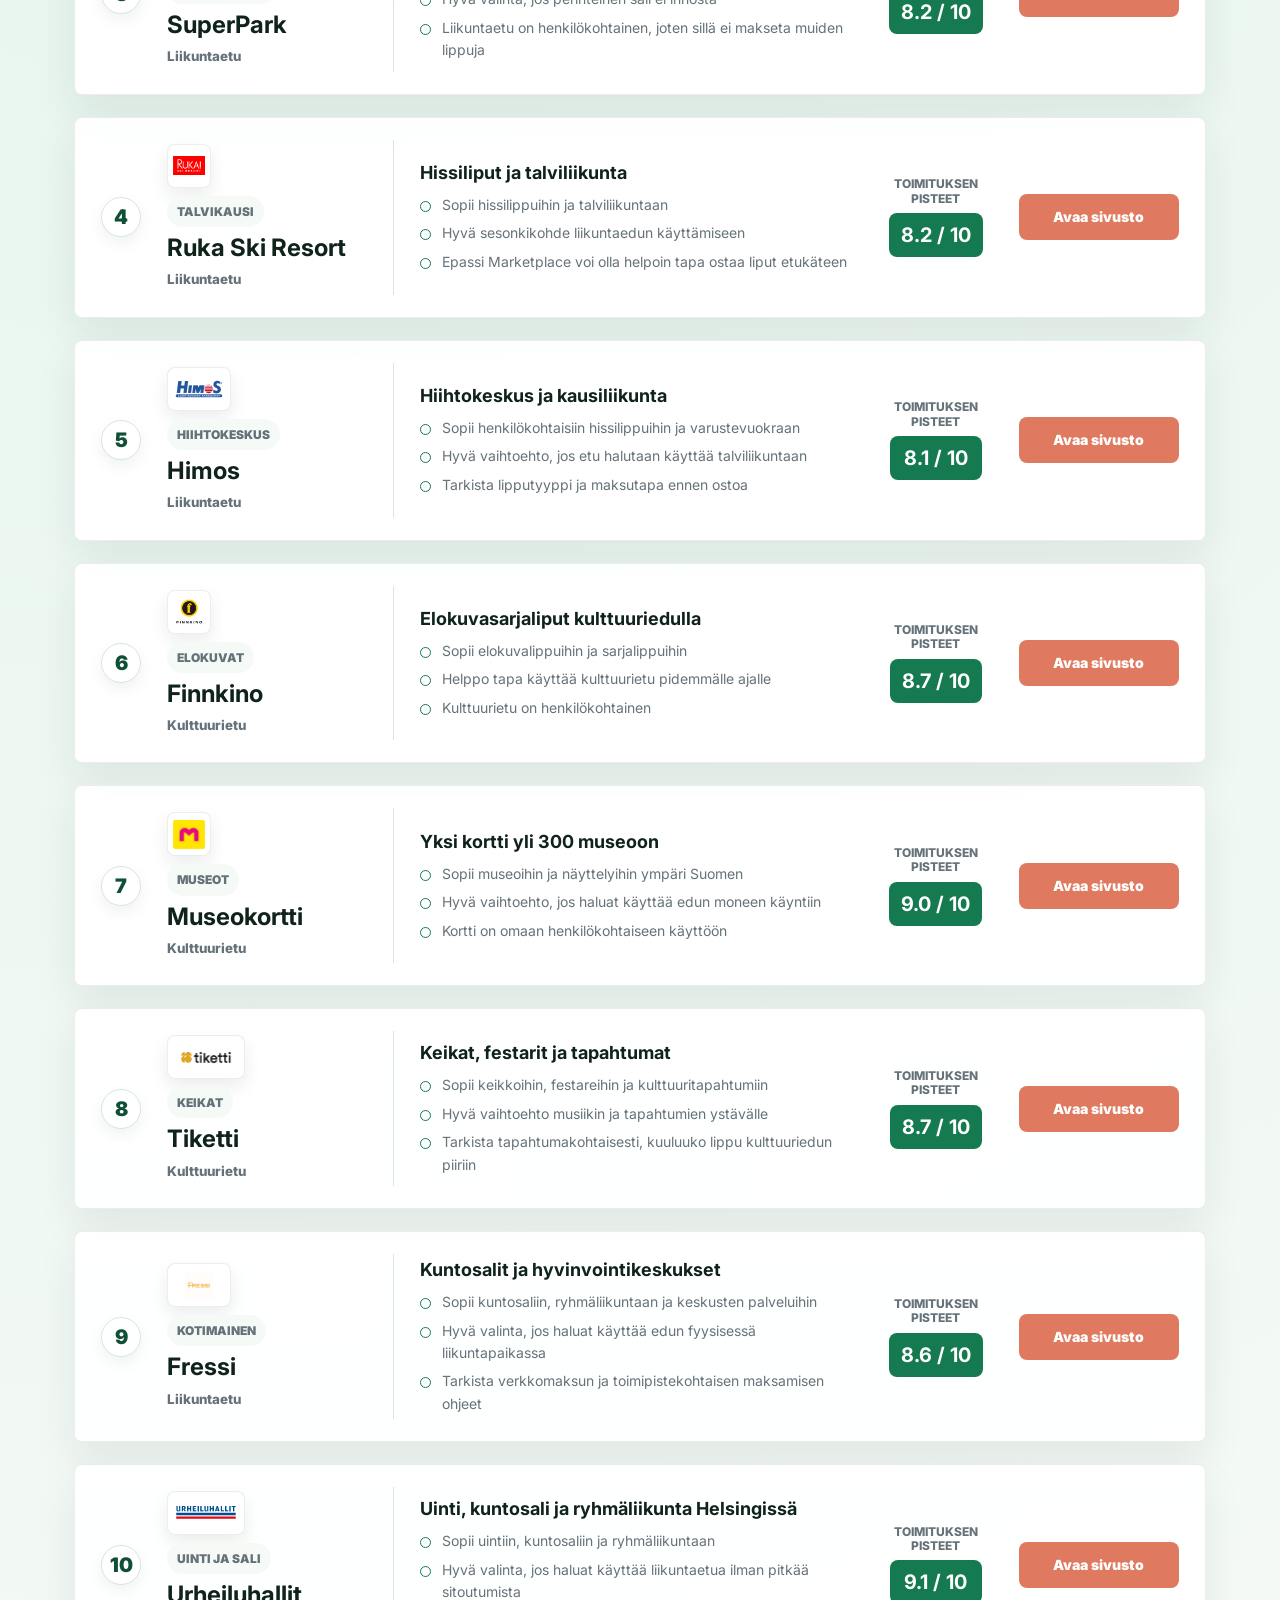
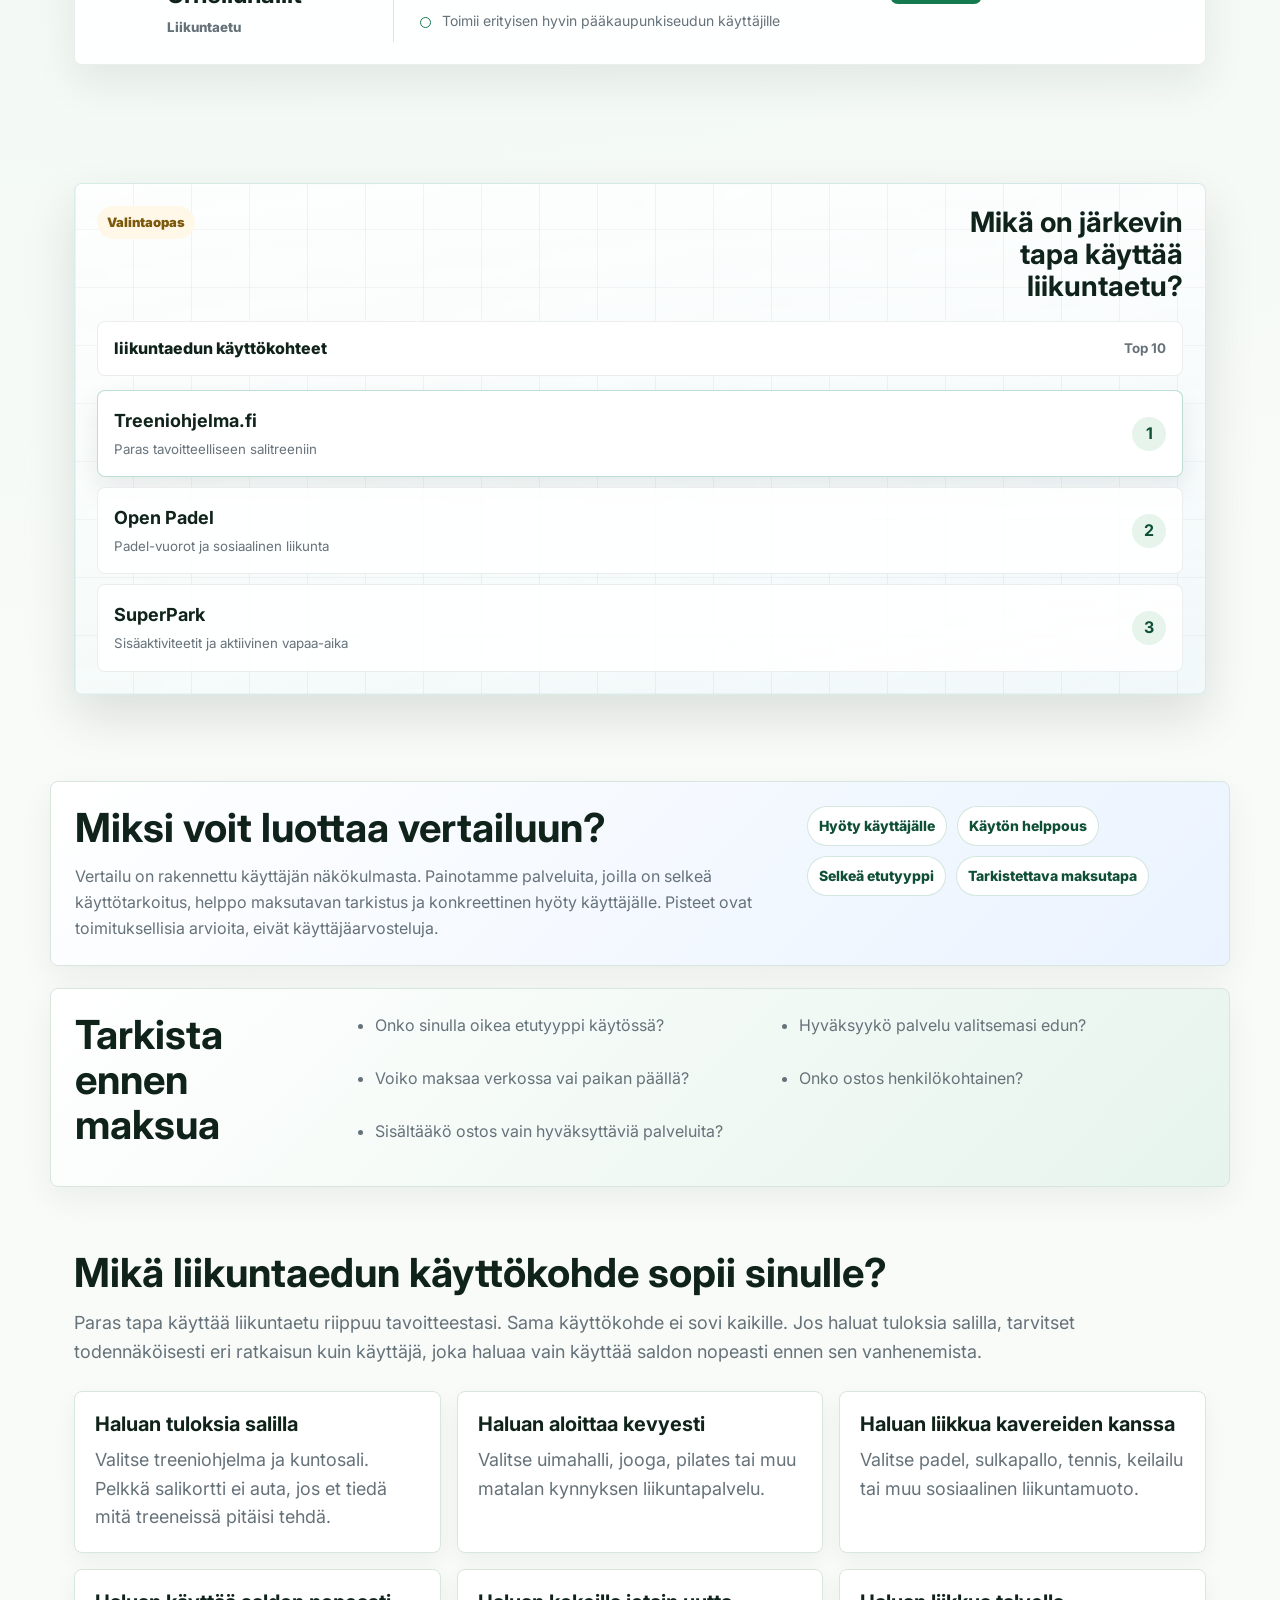
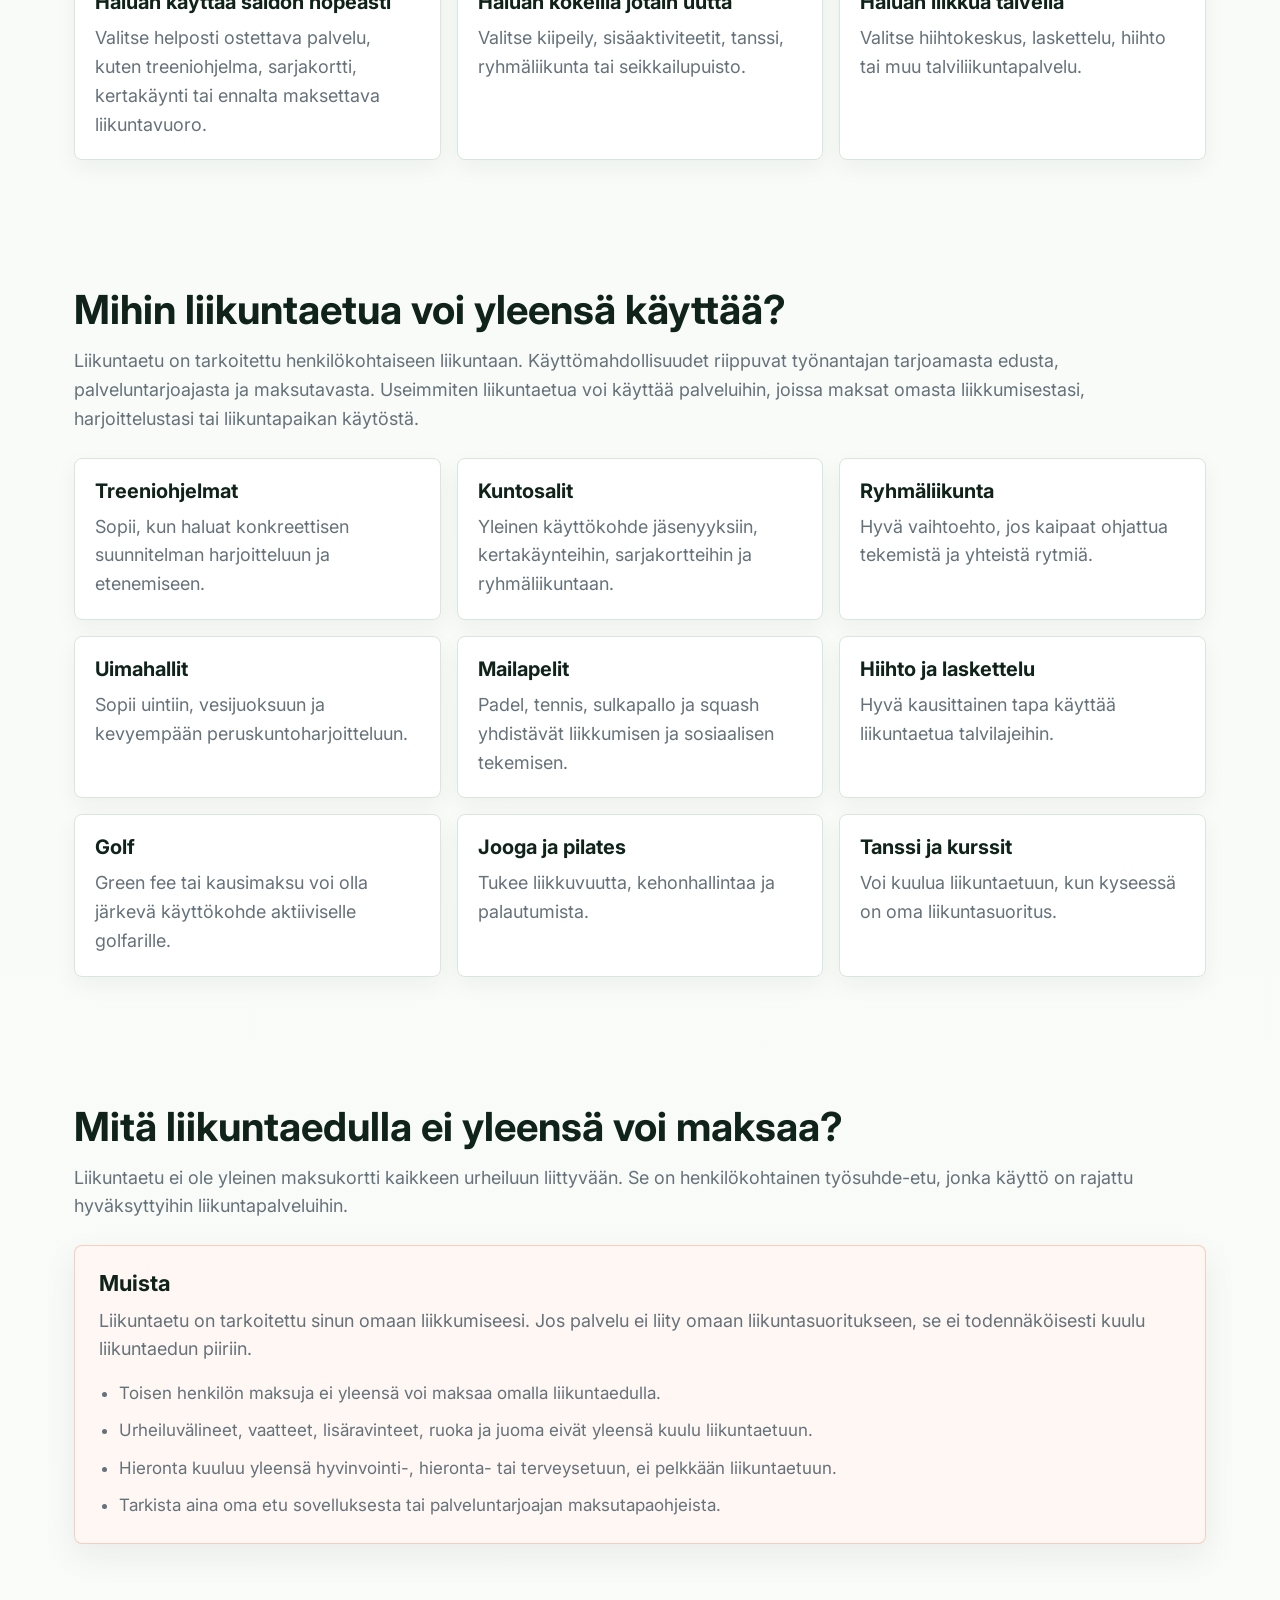
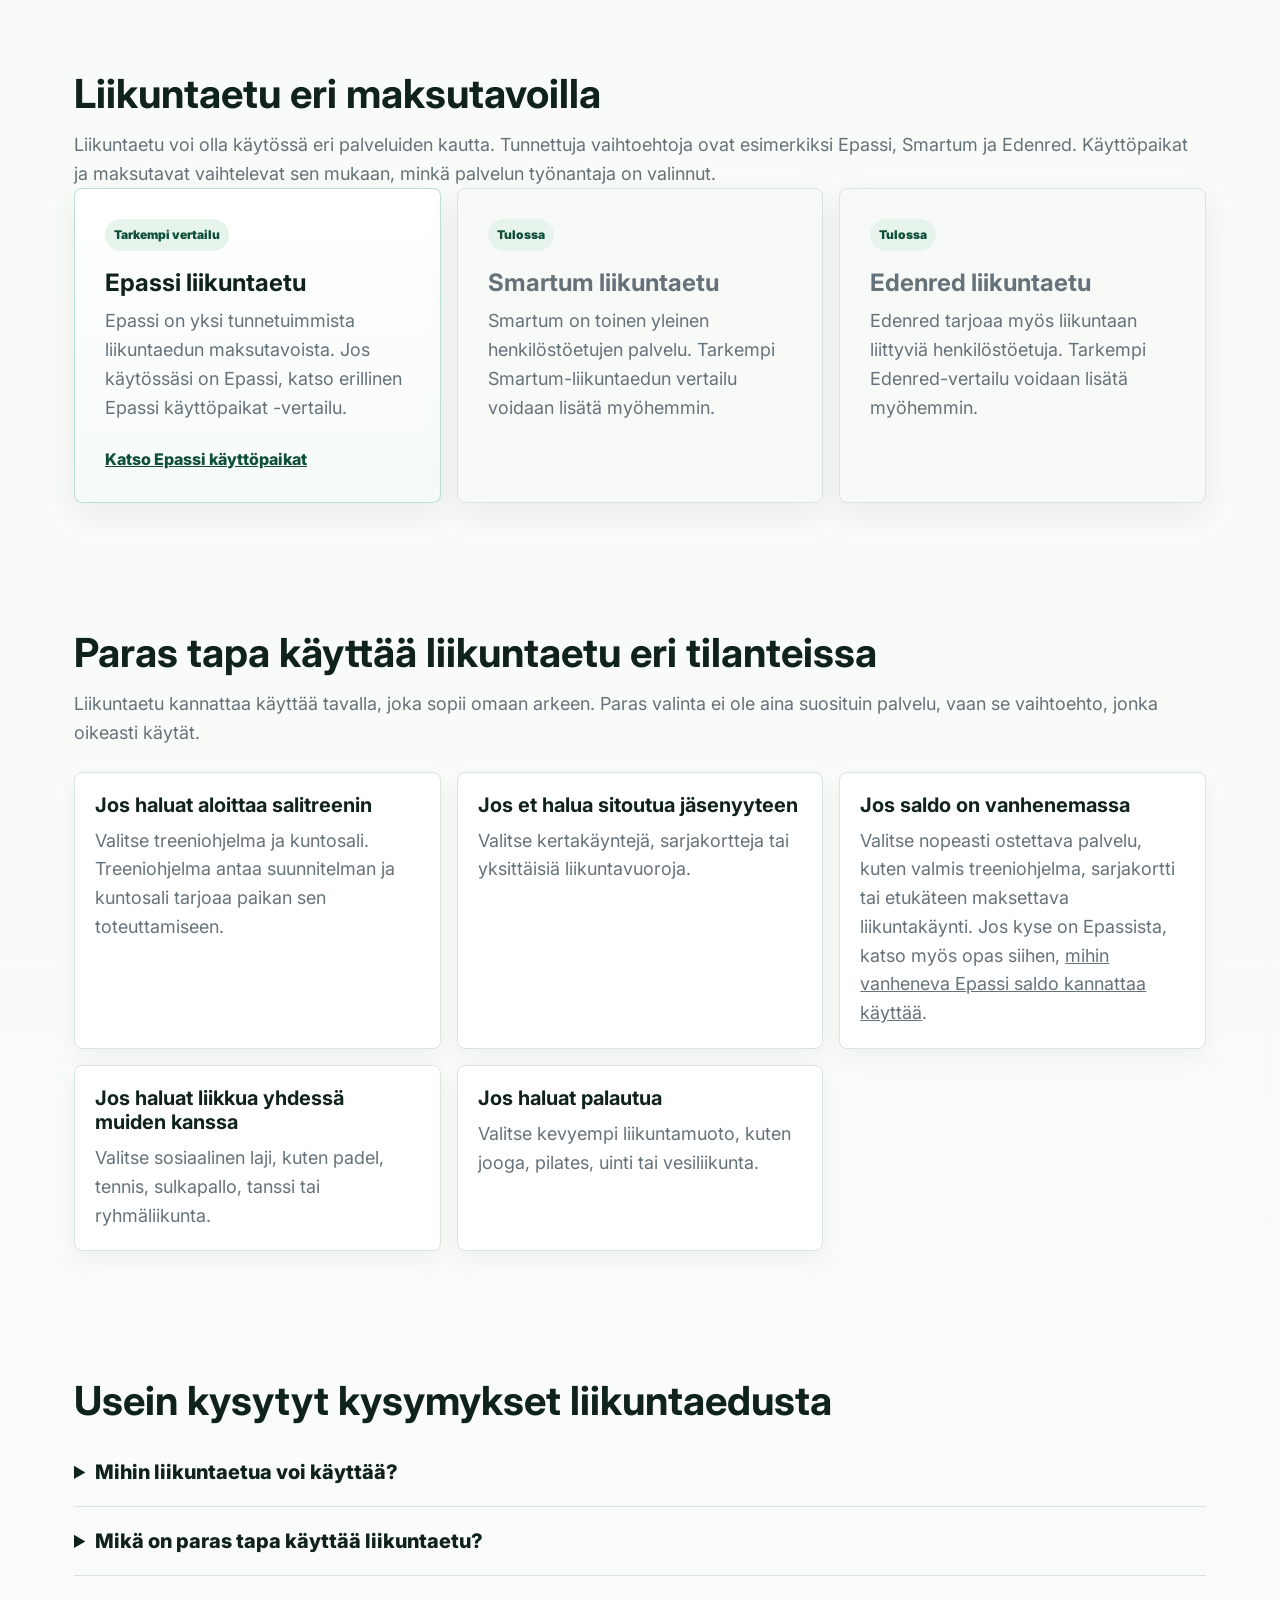
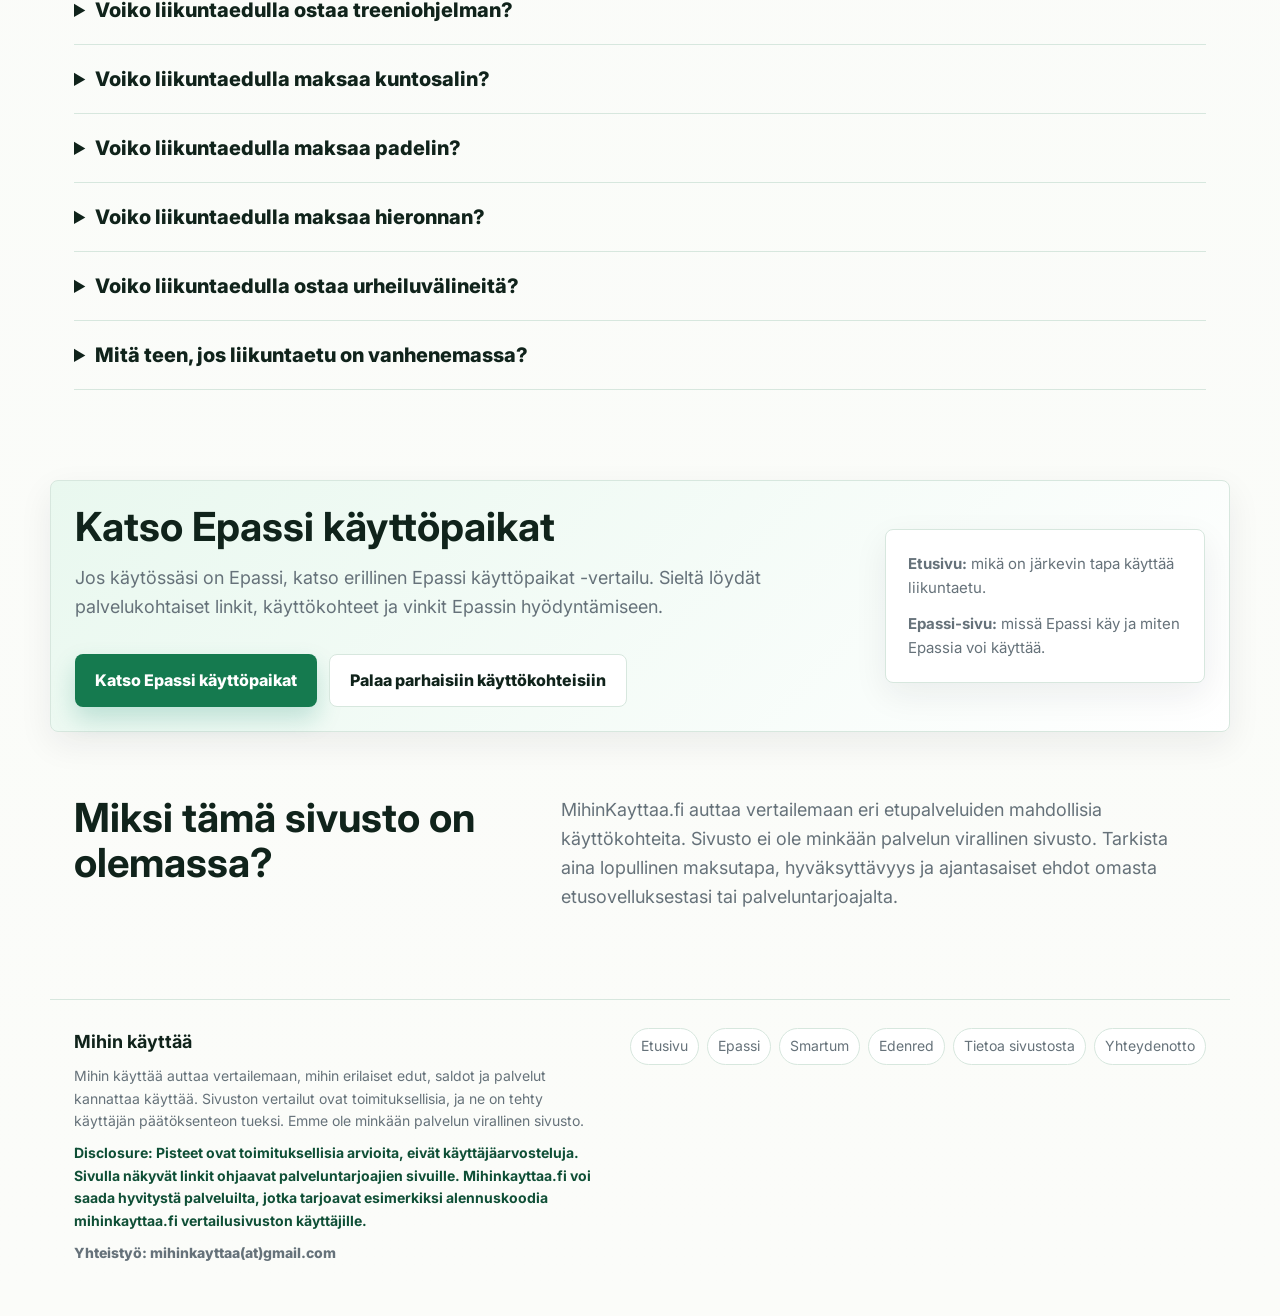
==== commit eadadbe2: "Refine Epassi expiry internal links" ====
--- a/index.html
+++ b/index.html
@@ -511,7 +511,7 @@
         <div class="choice-grid">
           <div><h3>Jos haluat aloittaa salitreenin</h3><p>Valitse treeniohjelma ja kuntosali. Treeniohjelma antaa suunnitelman ja kuntosali tarjoaa paikan sen toteuttamiseen.</p></div>
           <div><h3>Jos et halua sitoutua jäsenyyteen</h3><p>Valitse kertakäyntejä, sarjakortteja tai yksittäisiä liikuntavuoroja.</p></div>
-          <div><h3>Jos saldo on vanhenemassa</h3><p>Valitse nopeasti ostettava palvelu, kuten valmis treeniohjelma, sarjakortti tai etukäteen maksettava liikuntakäynti.</p></div>
+          <div><h3>Jos saldo on vanhenemassa</h3><p>Valitse nopeasti ostettava palvelu, kuten valmis treeniohjelma, sarjakortti tai etukäteen maksettava liikuntakäynti. Jos kyse on Epassista, katso myös opas siihen, <a href="/epassi-vanhenee/">mihin vanheneva Epassi saldo kannattaa käyttää</a>.</p></div>
           <div><h3>Jos haluat liikkua yhdessä muiden kanssa</h3><p>Valitse sosiaalinen laji, kuten padel, tennis, sulkapallo, tanssi tai ryhmäliikunta.</p></div>
           <div><h3>Jos haluat palautua</h3><p>Valitse kevyempi liikuntamuoto, kuten jooga, pilates, uinti tai vesiliikunta.</p></div>
         </div>
--- a/styles.css
+++ b/styles.css
@@ -692,6 +692,12 @@
   line-height: 1.55;
 }
 
+.rank-details .rank-speed {
+  margin-bottom: 10px;
+  color: var(--accent-dark);
+  font-weight: 850;
+}
+
 .rank-details ul {
   display: grid;
   gap: 6px;
@@ -1595,6 +1601,177 @@
   margin: 0 0 10px;
 }
 
+.expiry-page {
+  max-width: 1120px;
+}
+
+.expiry-hero {
+  display: grid;
+  grid-template-columns: minmax(0, 1fr) minmax(300px, 0.58fr);
+  align-items: center;
+  gap: 34px;
+}
+
+.expiry-illustration {
+  position: relative;
+  min-height: 360px;
+  overflow: hidden;
+  border: 1px solid var(--line);
+  border-radius: 8px;
+  background:
+    linear-gradient(rgba(21, 122, 79, 0.06) 1px, transparent 1px),
+    linear-gradient(90deg, rgba(21, 122, 79, 0.06) 1px, transparent 1px),
+    radial-gradient(circle at 76% 22%, rgba(246, 196, 83, 0.26), transparent 28%),
+    linear-gradient(135deg, #ffffff 0%, var(--mint) 100%);
+  background-size: 46px 46px, 46px 46px, auto, auto;
+  box-shadow: var(--shadow);
+}
+
+.phone-card,
+.calendar-card,
+.check-card-mini {
+  position: absolute;
+  border: 1px solid rgba(21, 122, 79, 0.16);
+  border-radius: 8px;
+  background: rgba(255, 255, 255, 0.92);
+  box-shadow: 0 16px 34px rgba(16, 35, 27, 0.1);
+}
+
+.phone-card {
+  top: 48px;
+  left: 34px;
+  width: 210px;
+  padding: 18px;
+}
+
+.phone-card span,
+.calendar-card strong {
+  color: var(--muted);
+  font-size: 13px;
+  font-weight: 800;
+  text-transform: uppercase;
+}
+
+.phone-card strong {
+  display: block;
+  margin: 8px 0;
+  font-size: 28px;
+  line-height: 1.06;
+}
+
+.phone-card small {
+  display: block;
+  color: var(--muted);
+  font-weight: 600;
+}
+
+.calendar-card {
+  right: 34px;
+  bottom: 54px;
+  width: 150px;
+  padding: 18px;
+  text-align: center;
+}
+
+.calendar-card span {
+  display: block;
+  color: var(--accent);
+  font-size: 62px;
+  font-weight: 900;
+  line-height: 0.95;
+}
+
+.check-card-mini {
+  right: 58px;
+  top: 64px;
+  display: grid;
+  place-items: center;
+  width: 76px;
+  height: 76px;
+  background: var(--accent);
+  color: #fff;
+  font-size: 42px;
+  font-weight: 900;
+}
+
+.expiry-toc {
+  margin-top: 24px;
+}
+
+.expiry-criteria {
+  grid-template-columns: repeat(3, minmax(0, 1fr));
+}
+
+.expiry-criteria > div {
+  min-height: 190px;
+  padding: 22px;
+  border: 1px solid var(--line);
+  border-radius: 8px;
+  background: #fff;
+  box-shadow: 0 10px 26px rgba(20, 32, 37, 0.05);
+}
+
+.expiry-criteria span {
+  display: inline-grid;
+  place-items: center;
+  width: 34px;
+  height: 34px;
+  margin-bottom: 12px;
+  border-radius: 999px;
+  background: var(--mint);
+  color: var(--accent-dark);
+  font-weight: 900;
+}
+
+.warning-grid {
+  display: grid;
+  grid-template-columns: repeat(2, minmax(0, 1fr));
+  gap: 16px;
+  margin-top: 24px;
+}
+
+.expiry-review-list .service-review-card {
+  grid-template-columns: minmax(0, 1fr) minmax(300px, 0.74fr);
+}
+
+.logo-preview {
+  display: grid;
+  place-items: center;
+  min-height: 260px;
+  padding: 44px;
+}
+
+.logo-preview img {
+  width: min(260px, 78%);
+  height: auto;
+  max-height: 170px;
+  object-fit: contain;
+}
+
+.logo-preview-yellow {
+  background:
+    radial-gradient(circle at 25% 20%, rgba(246, 196, 83, 0.32), transparent 34%),
+    linear-gradient(135deg, #fff 0%, #fff8e8 100%);
+}
+
+.check-mini ul {
+  columns: 2;
+}
+
+.expiry-cta {
+  display: grid;
+  grid-template-columns: minmax(0, 1fr) auto;
+  align-items: center;
+  gap: 28px;
+}
+
+.page-disclaimer {
+  margin-top: 16px;
+  color: var(--muted);
+  font-size: 15px;
+  font-weight: 700;
+}
+
 .commercial-disclosure {
   color: var(--accent-dark);
   font-weight: 700;
@@ -1780,6 +1957,28 @@
 
   .service-review-card {
     grid-template-columns: 1fr;
+  }
+
+  .expiry-hero,
+  .expiry-cta {
+    grid-template-columns: 1fr;
+  }
+
+  .expiry-illustration {
+    display: none;
+  }
+
+  .expiry-review-list .service-review-card {
+    grid-template-columns: 1fr;
+  }
+
+  .expiry-criteria,
+  .warning-grid {
+    grid-template-columns: 1fr;
+  }
+
+  .check-mini ul {
+    columns: 1;
   }
 
   .service-review-content > h3,
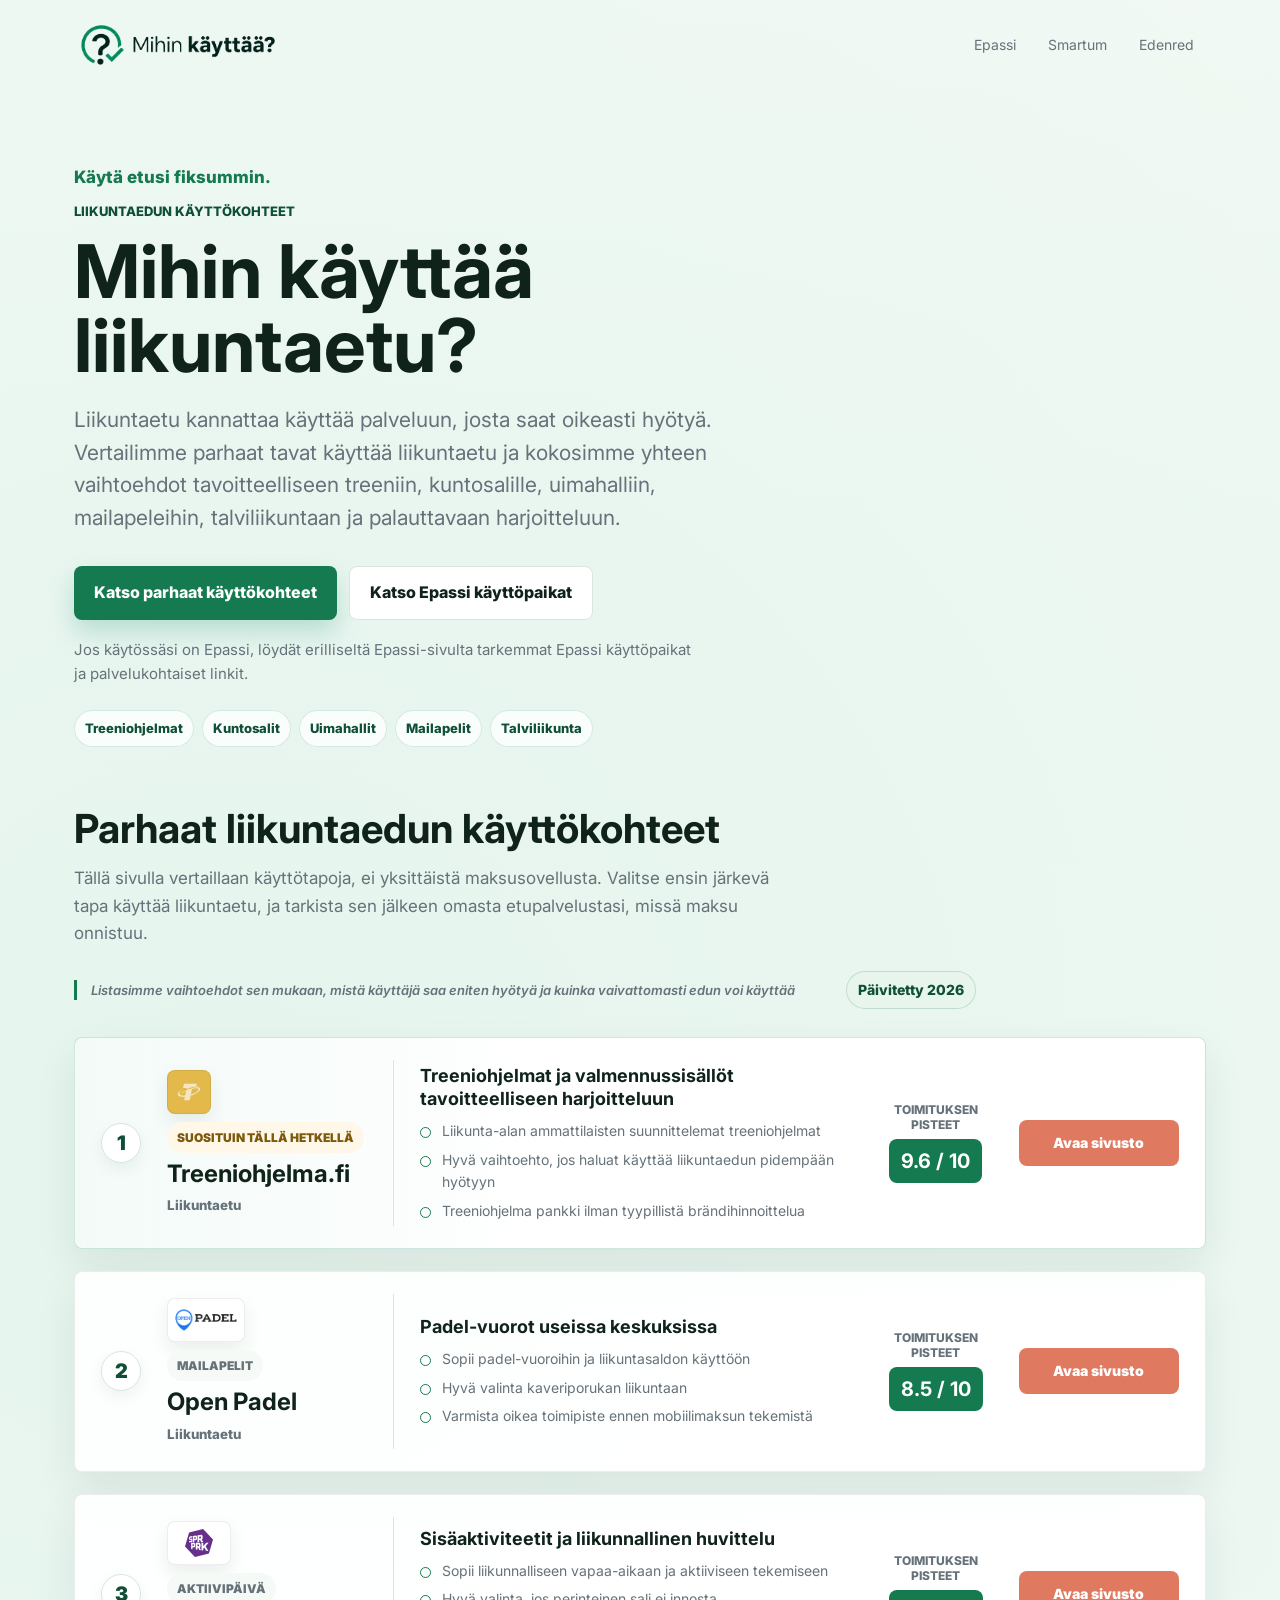
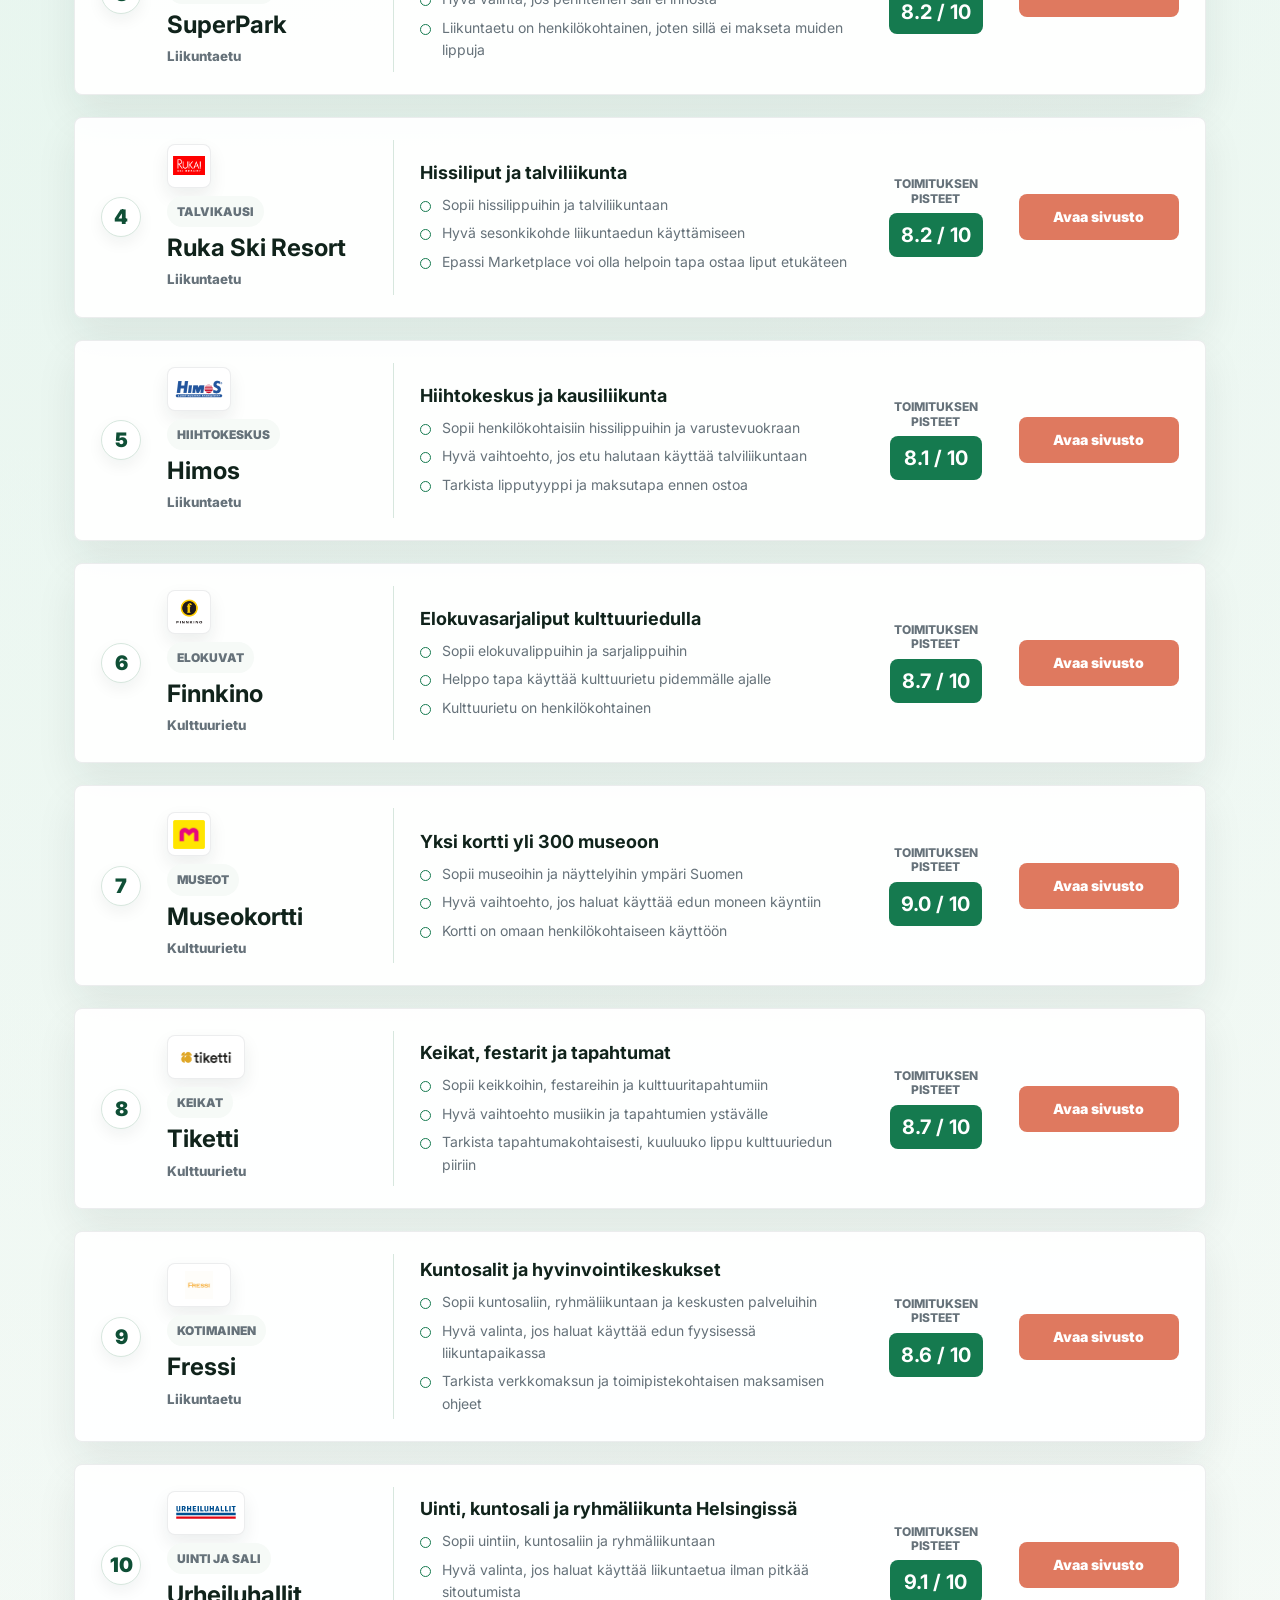
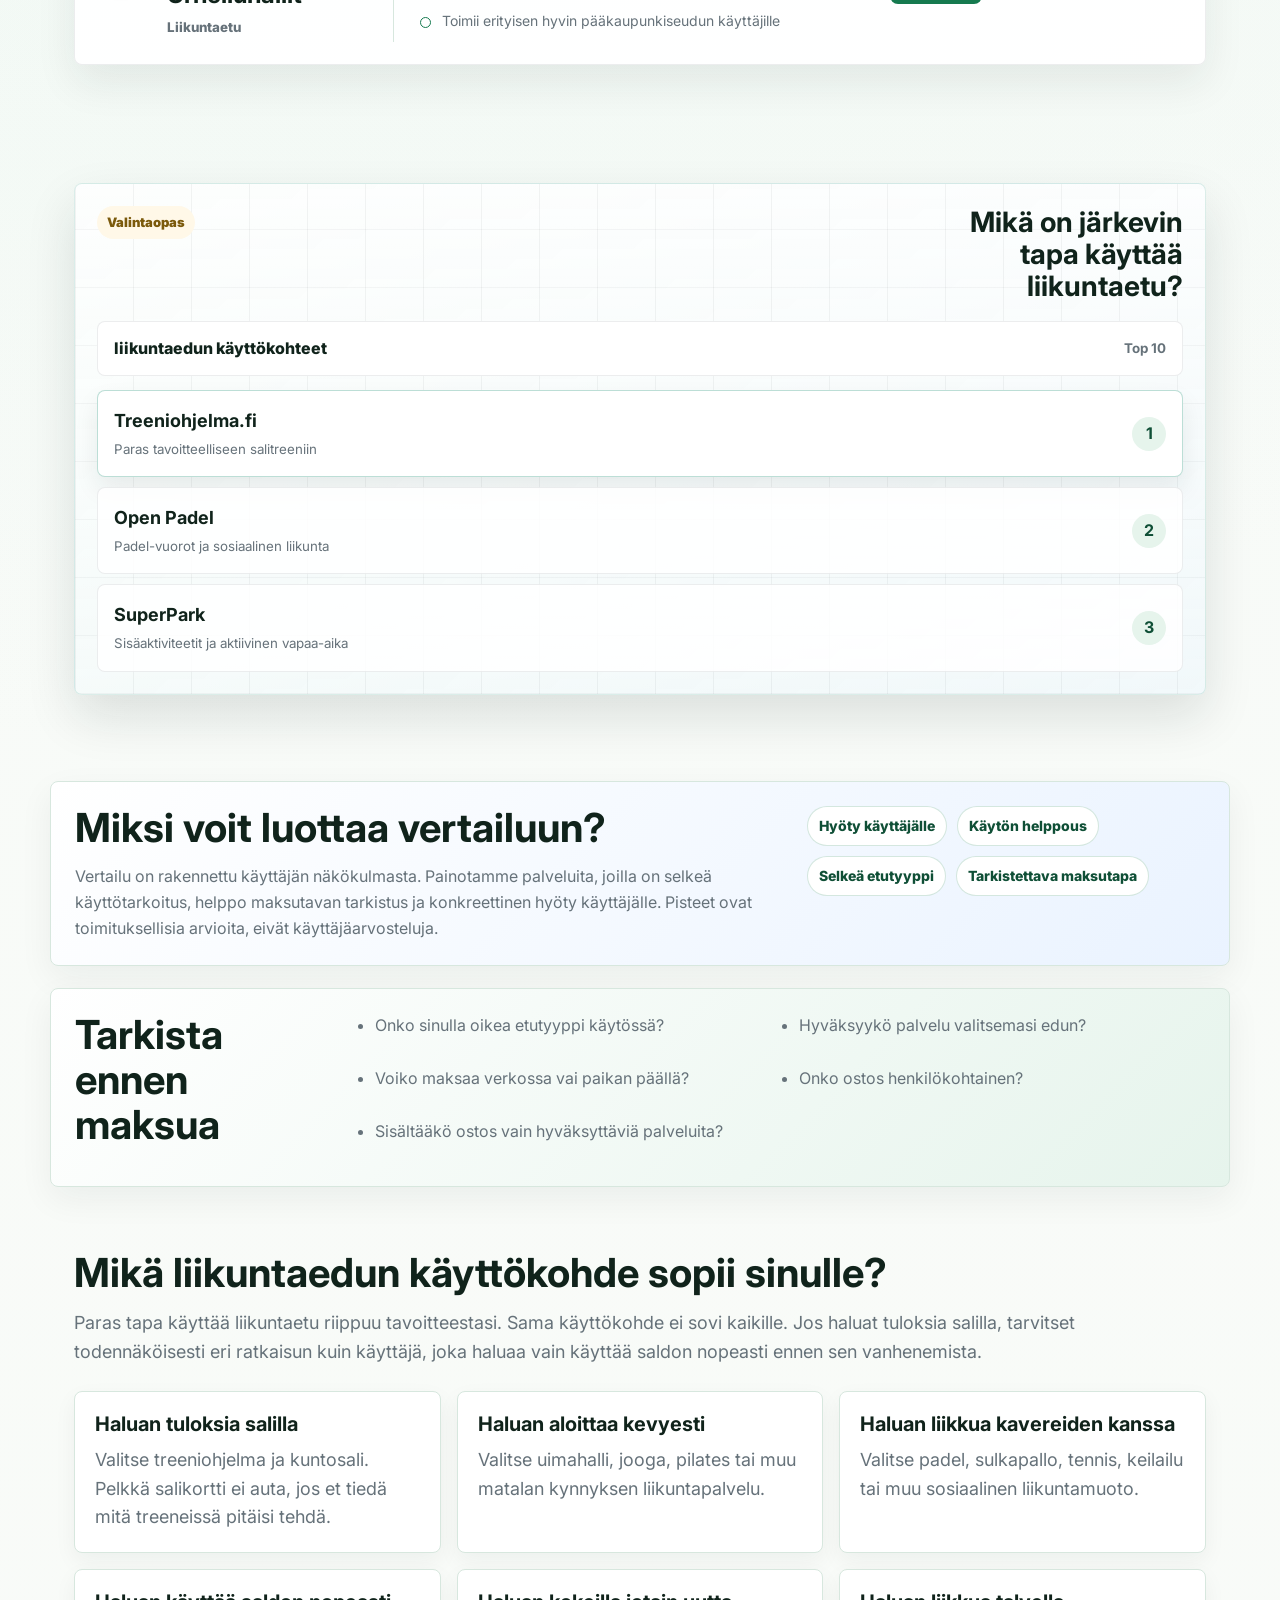
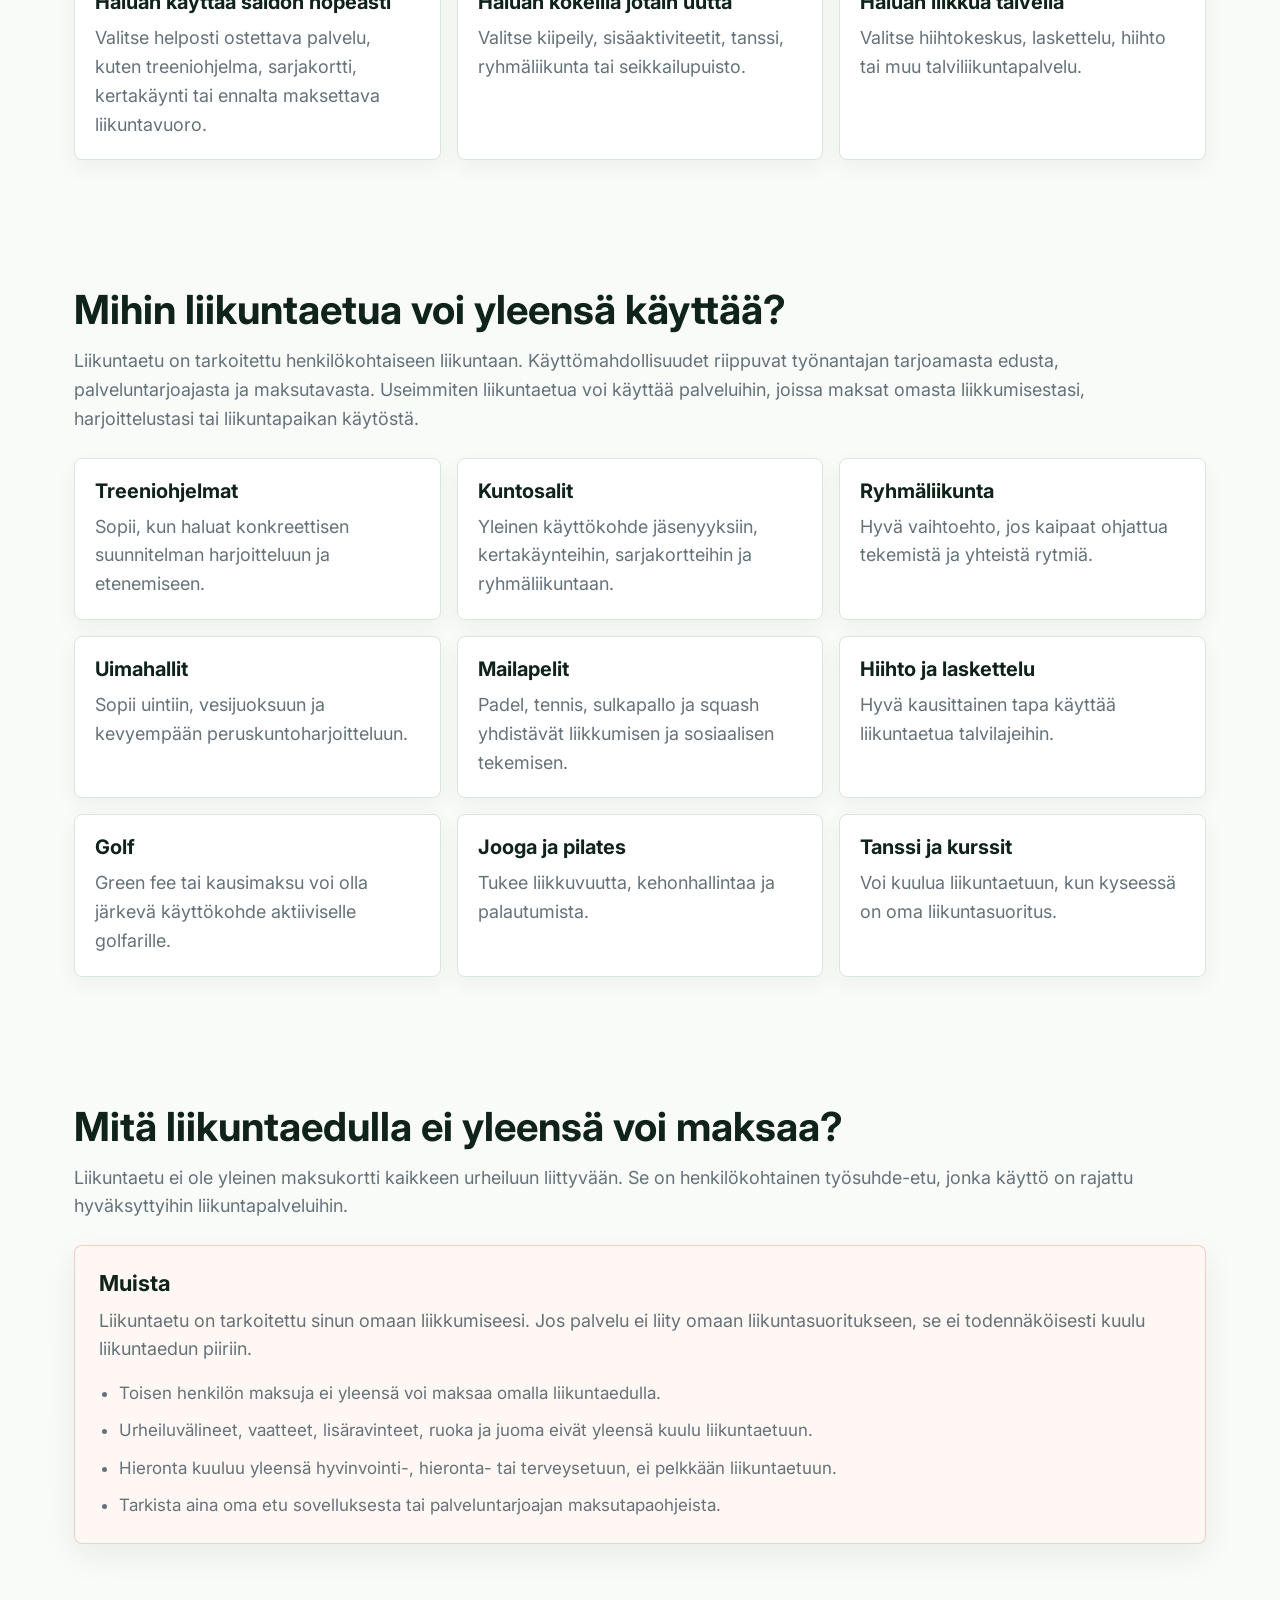
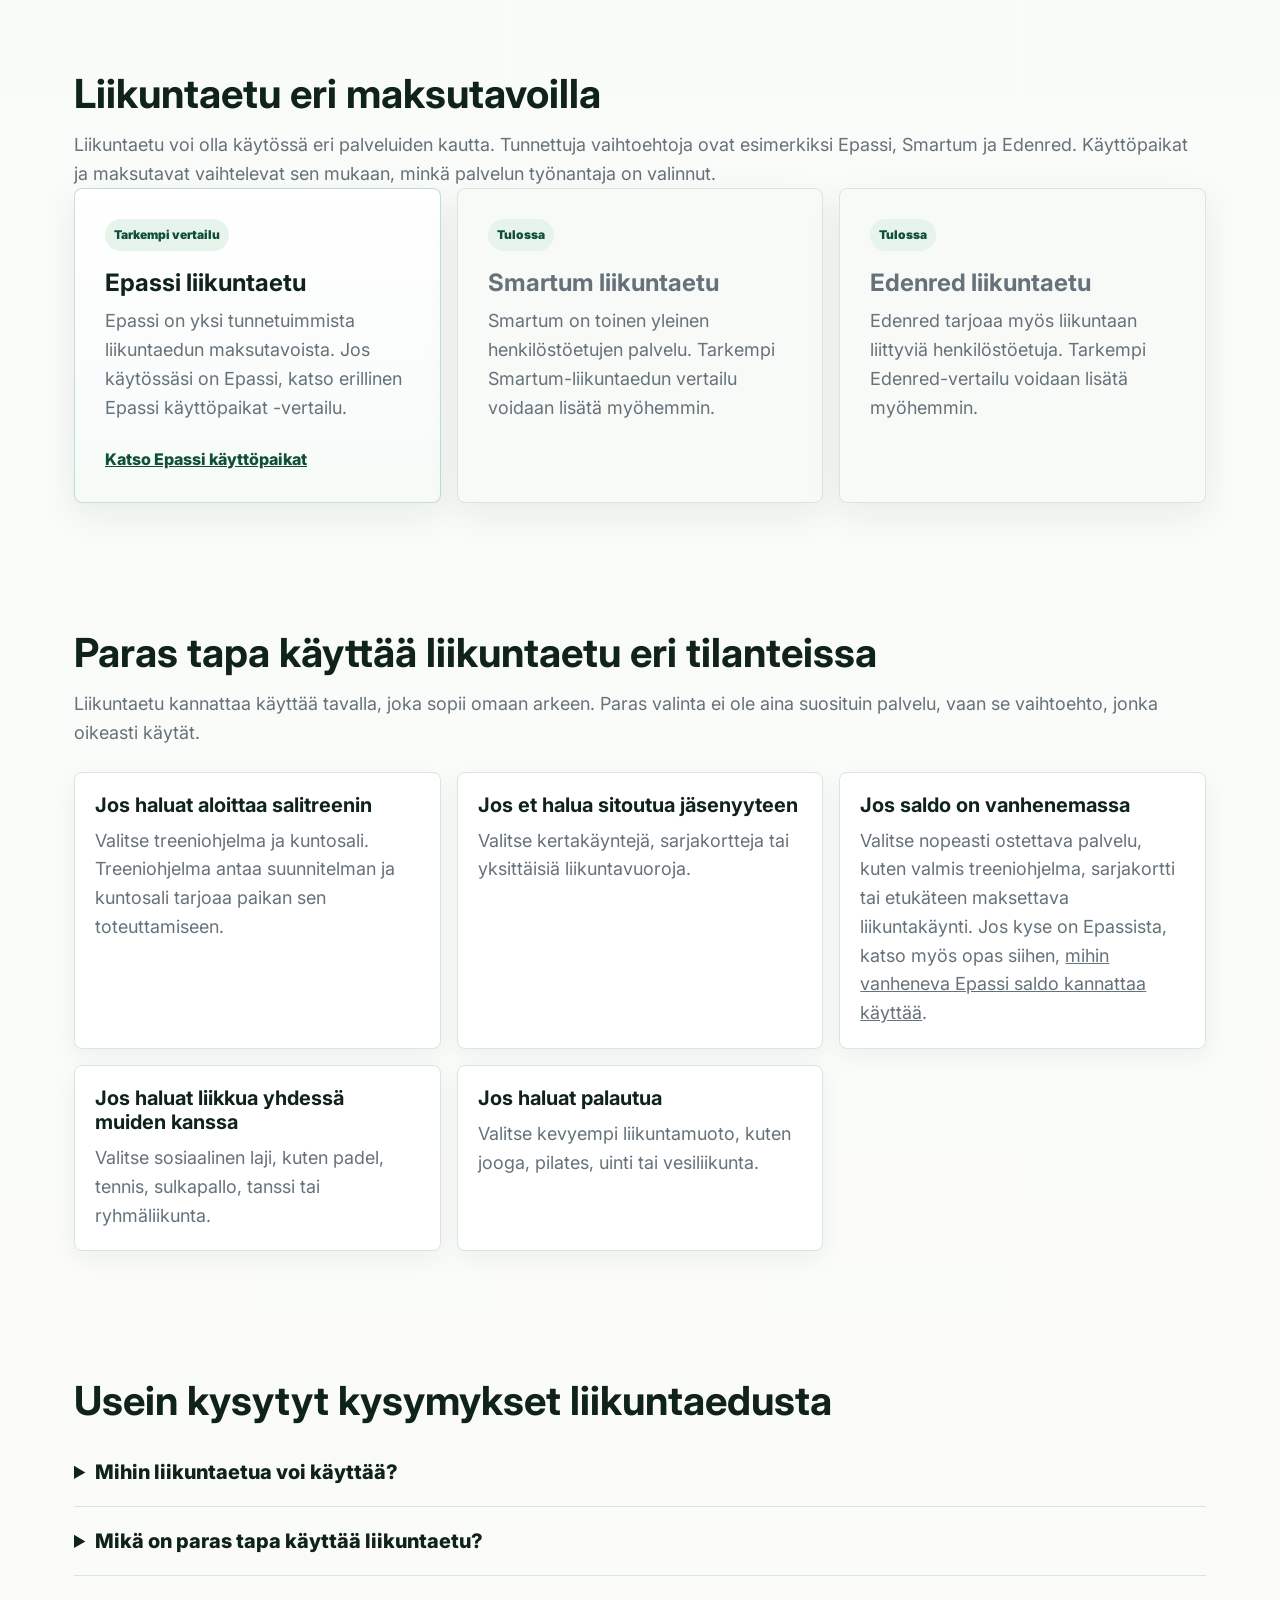
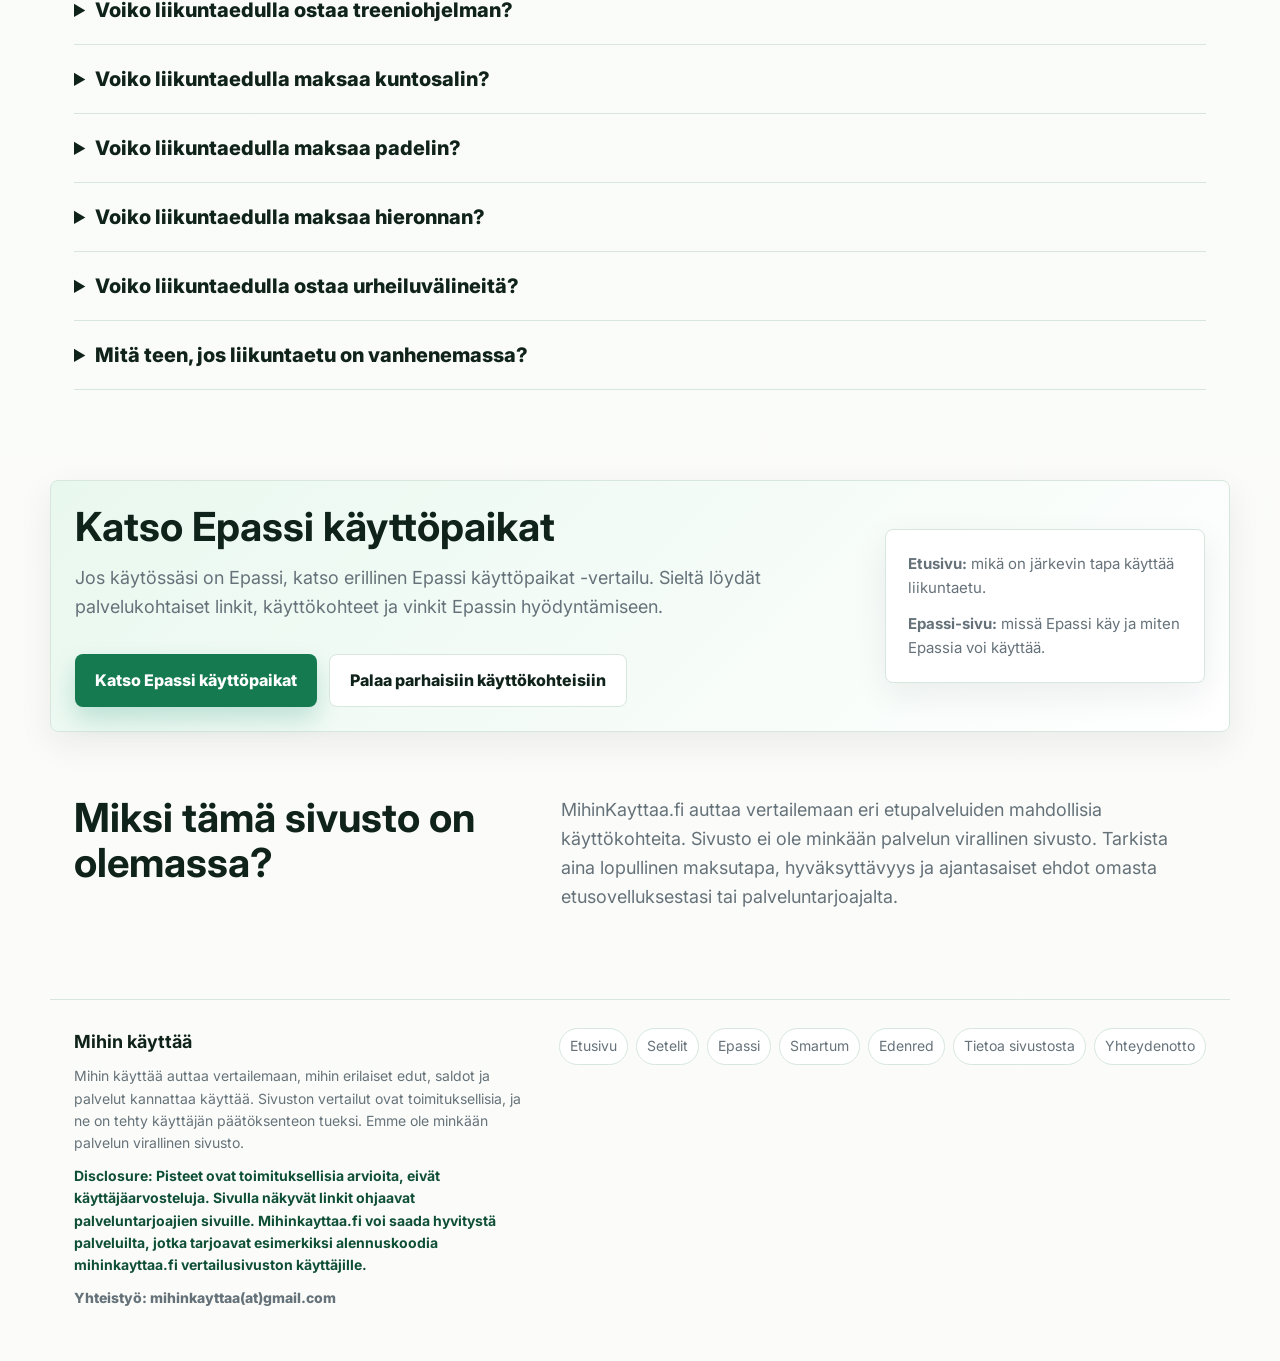
==== commit e9a0e460: "Add liikunta ja kulttuuriseteli page" ====
--- a/index.html
+++ b/index.html
@@ -585,6 +585,7 @@
       </div>
       <nav class="footer-links" aria-label="Footer linkit">
         <a href="/">Etusivu</a>
+        <a href="/liikunta-ja-kulttuuriseteli/">Setelit</a>
         <a href="/epassi/">Epassi</a>
         <a href="/smartum/">Smartum</a>
         <a href="/edenred/">Edenred</a>
--- a/styles.css
+++ b/styles.css
@@ -970,6 +970,12 @@
   box-shadow: 0 10px 26px rgba(20, 32, 37, 0.05);
 }
 
+.verification-card {
+  min-height: 0;
+  max-width: 640px;
+  padding: 18px 20px;
+}
+
 .guide-card.priority {
   border-color: rgba(15, 138, 109, 0.26);
   background: linear-gradient(180deg, #ffffff, #f6fbf8);
@@ -1233,7 +1239,8 @@
 }
 
 .filter-pills a,
-.pill-nav a {
+.pill-nav a,
+.pill-nav span {
   display: inline-flex;
   align-items: center;
   justify-content: center;
@@ -2097,6 +2104,7 @@
   }
 
   .pill-nav a,
+  .pill-nav span,
   .filter-pills a {
     min-width: 0;
     white-space: normal;
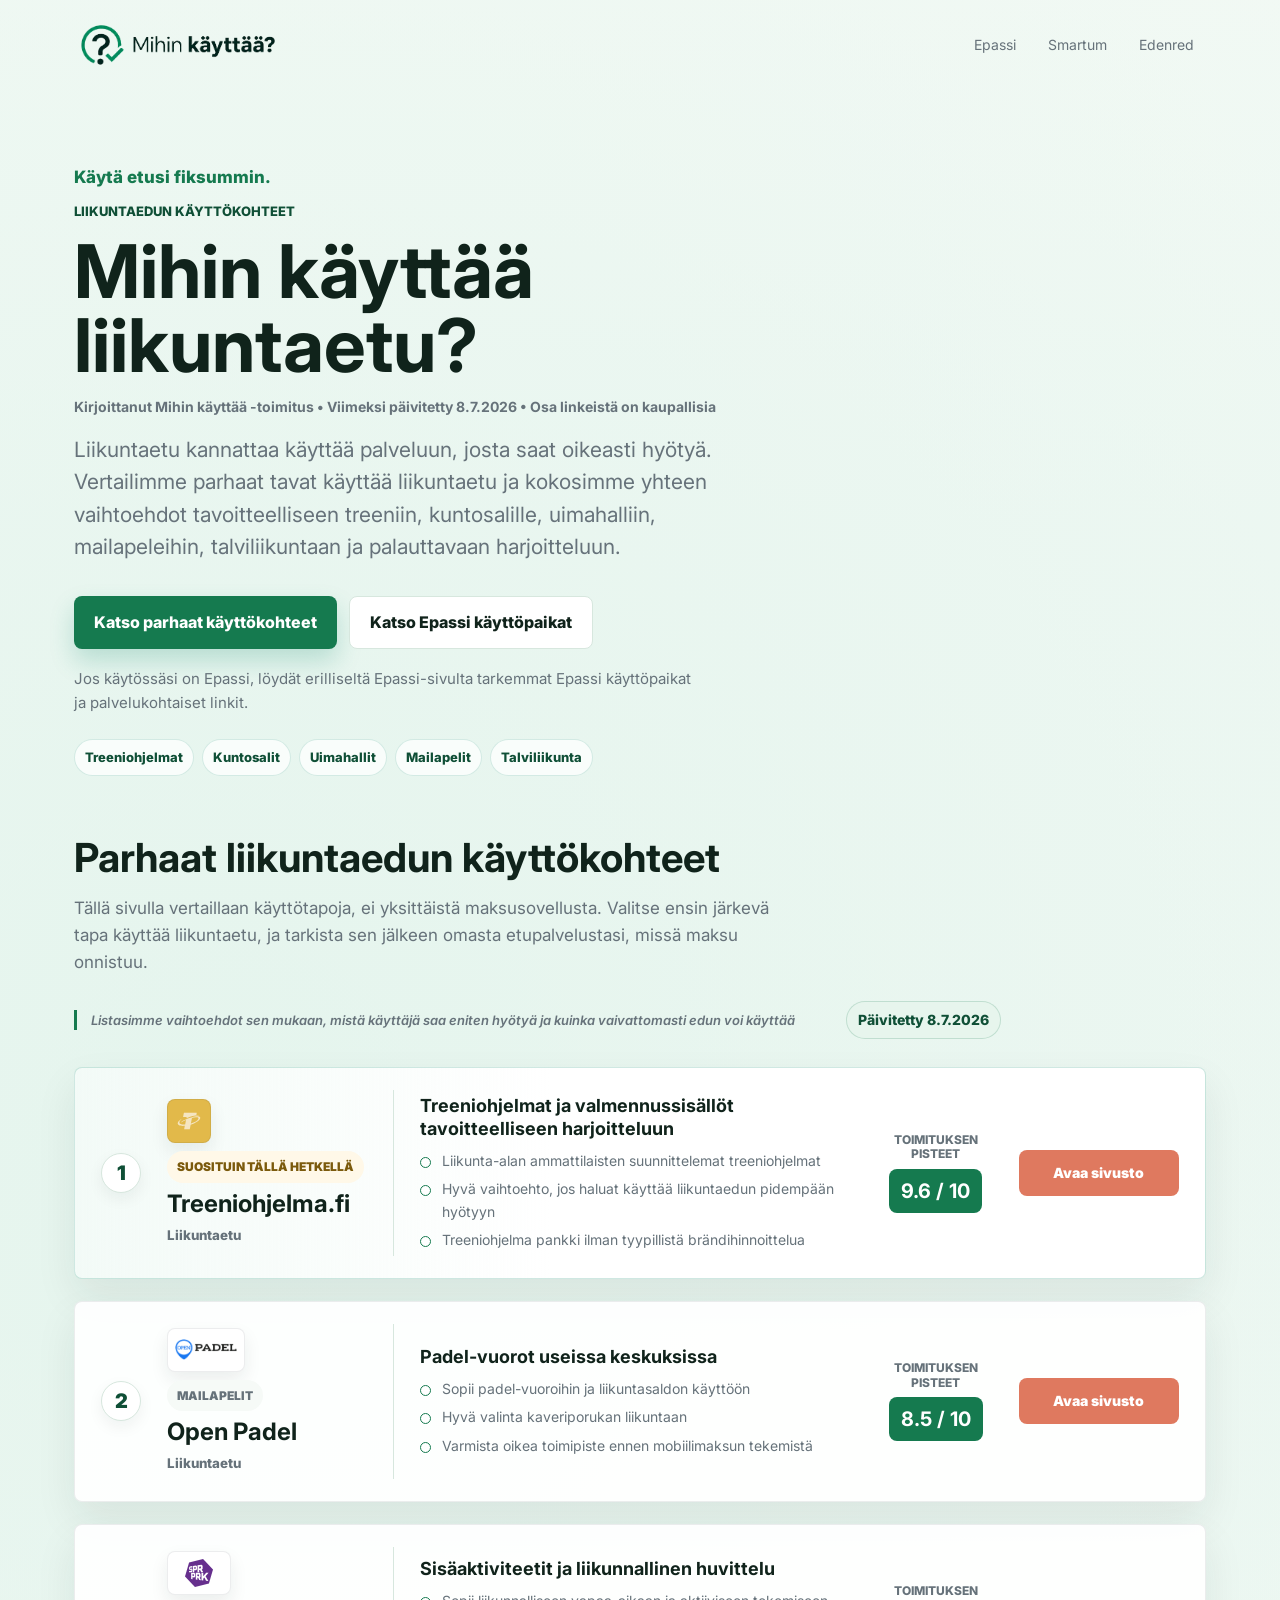
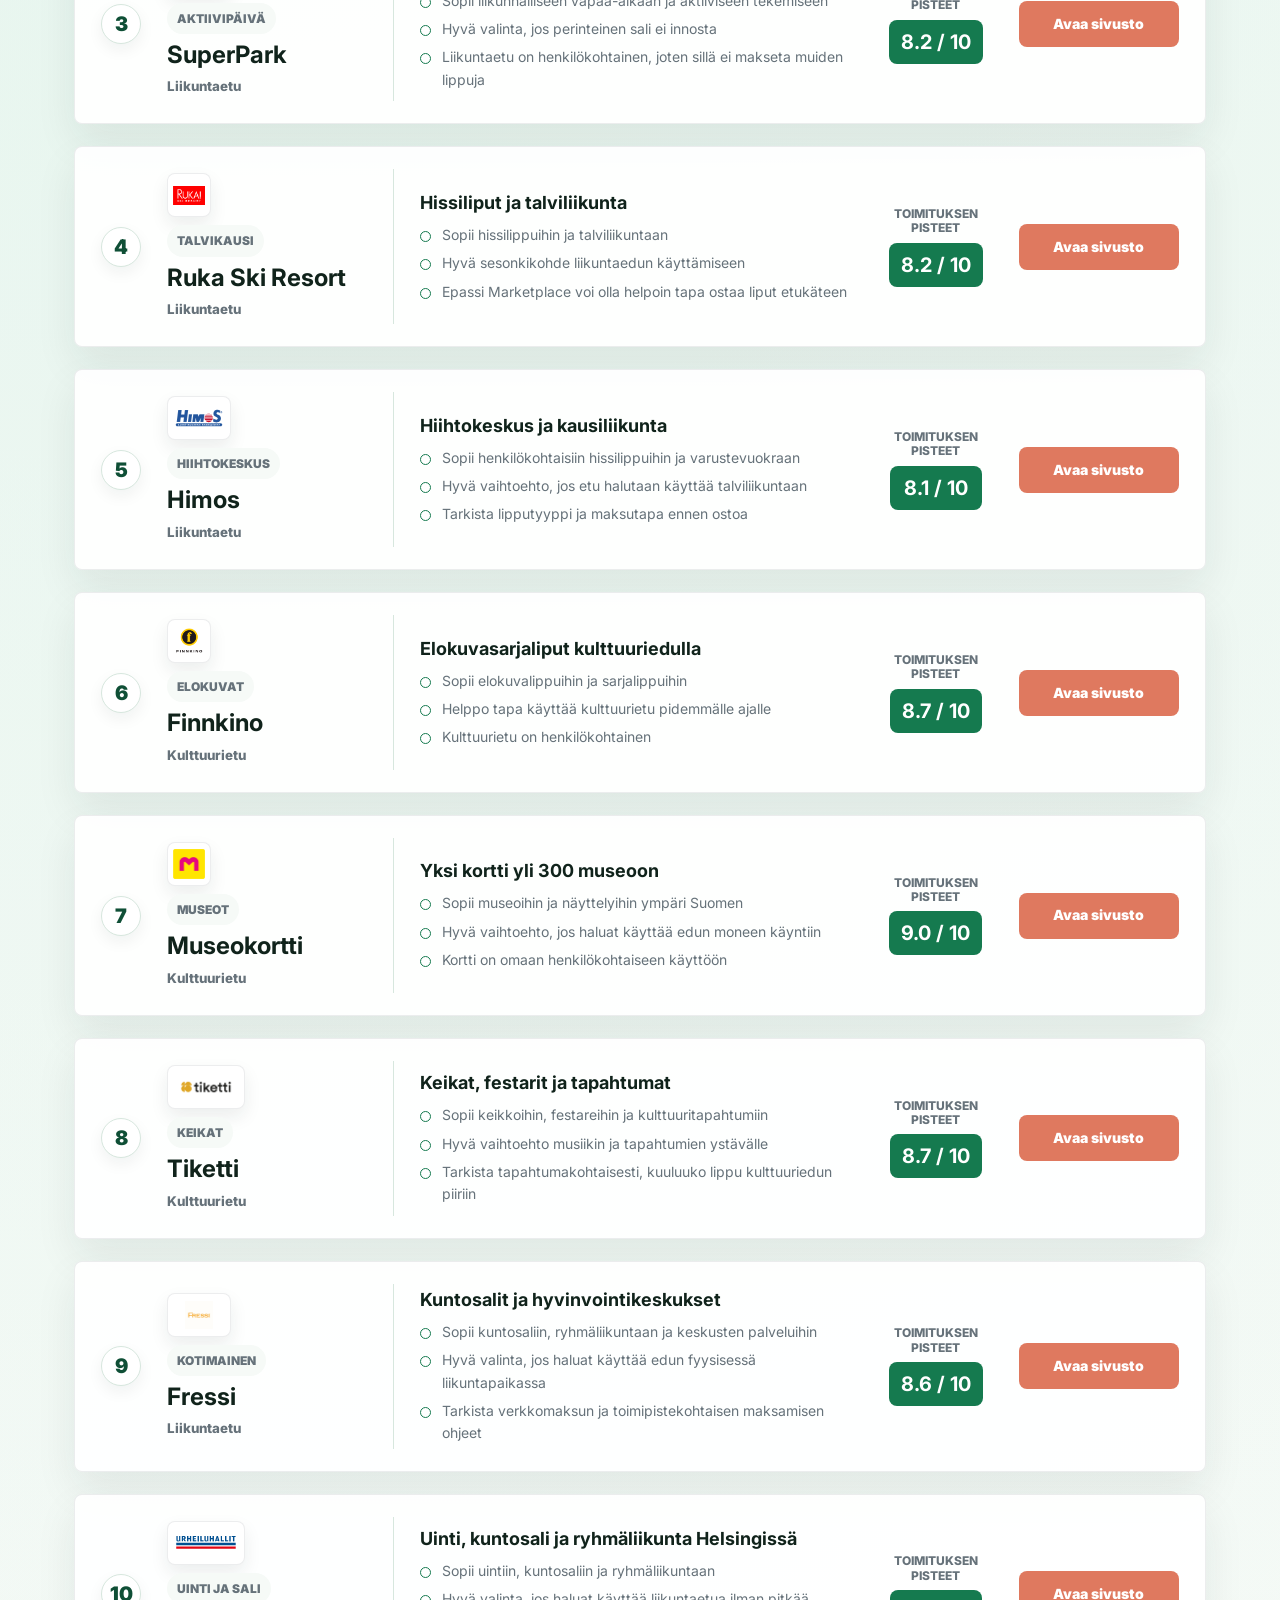
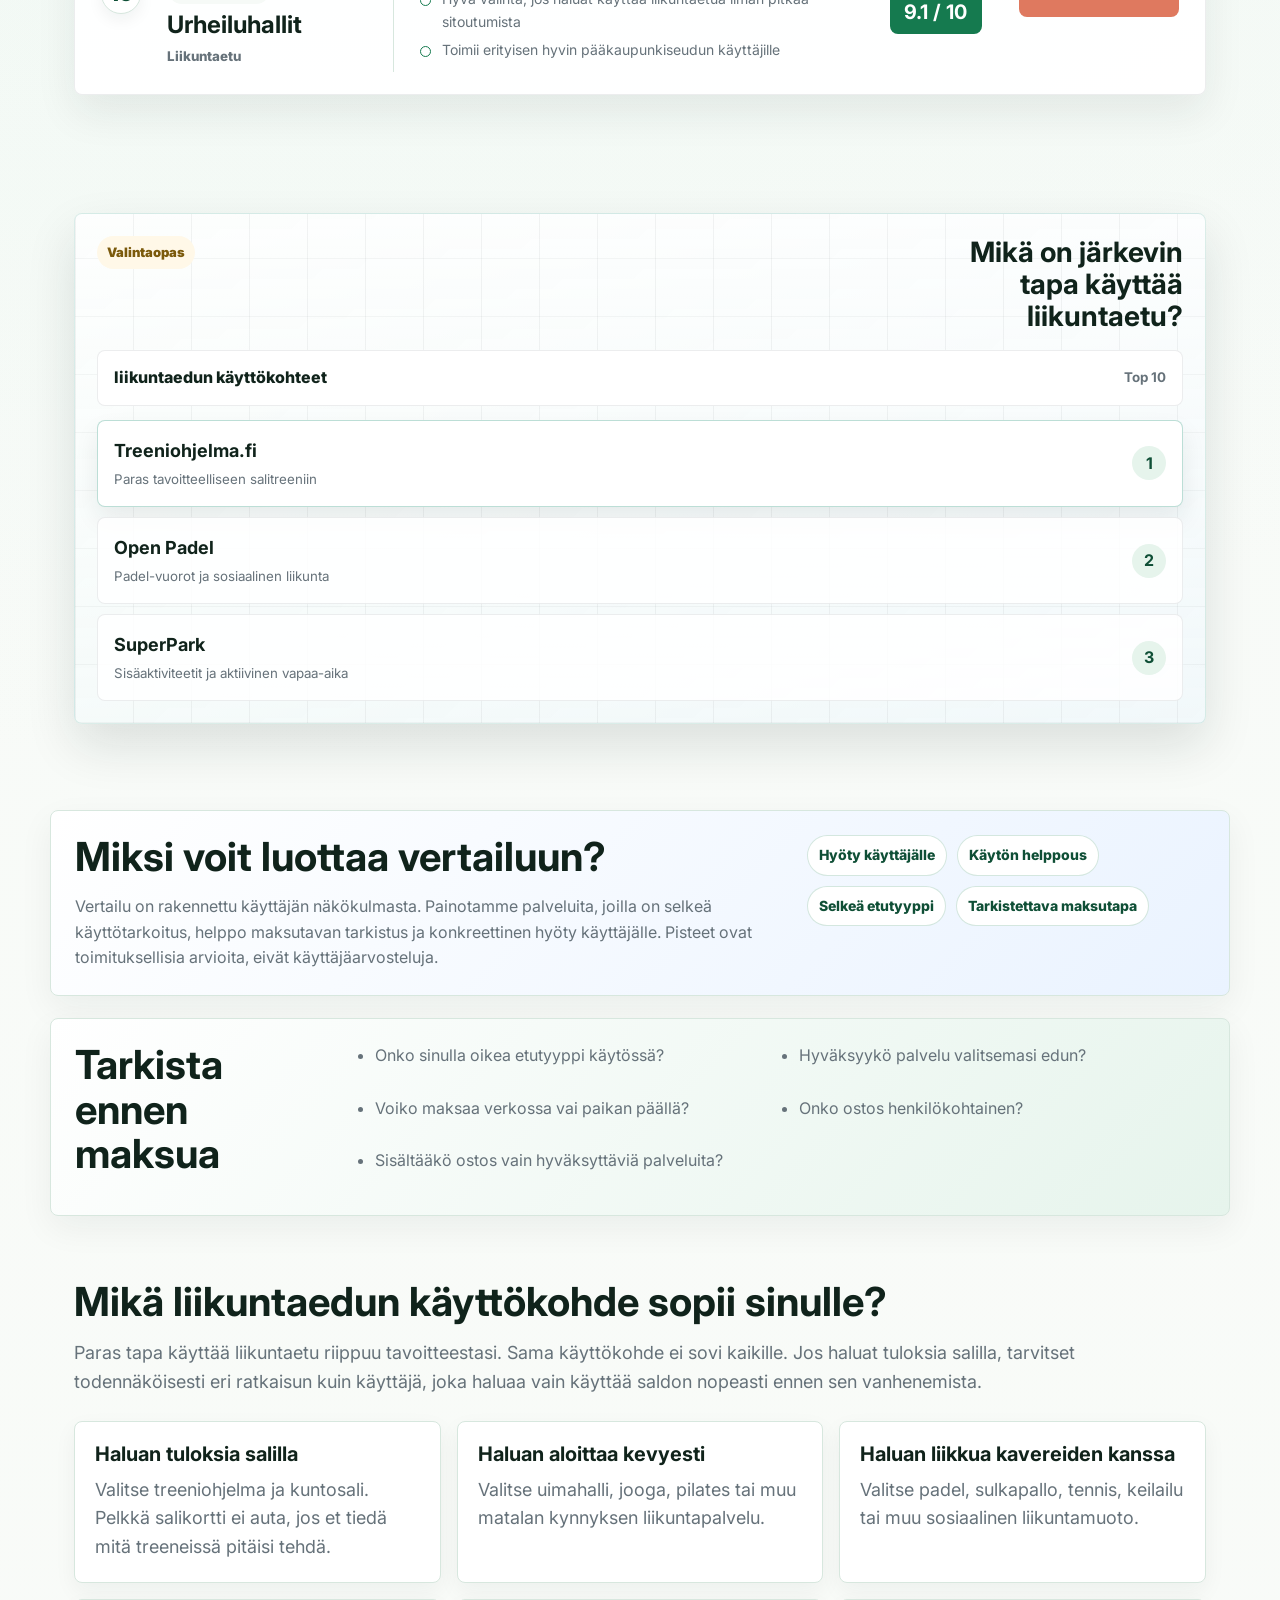
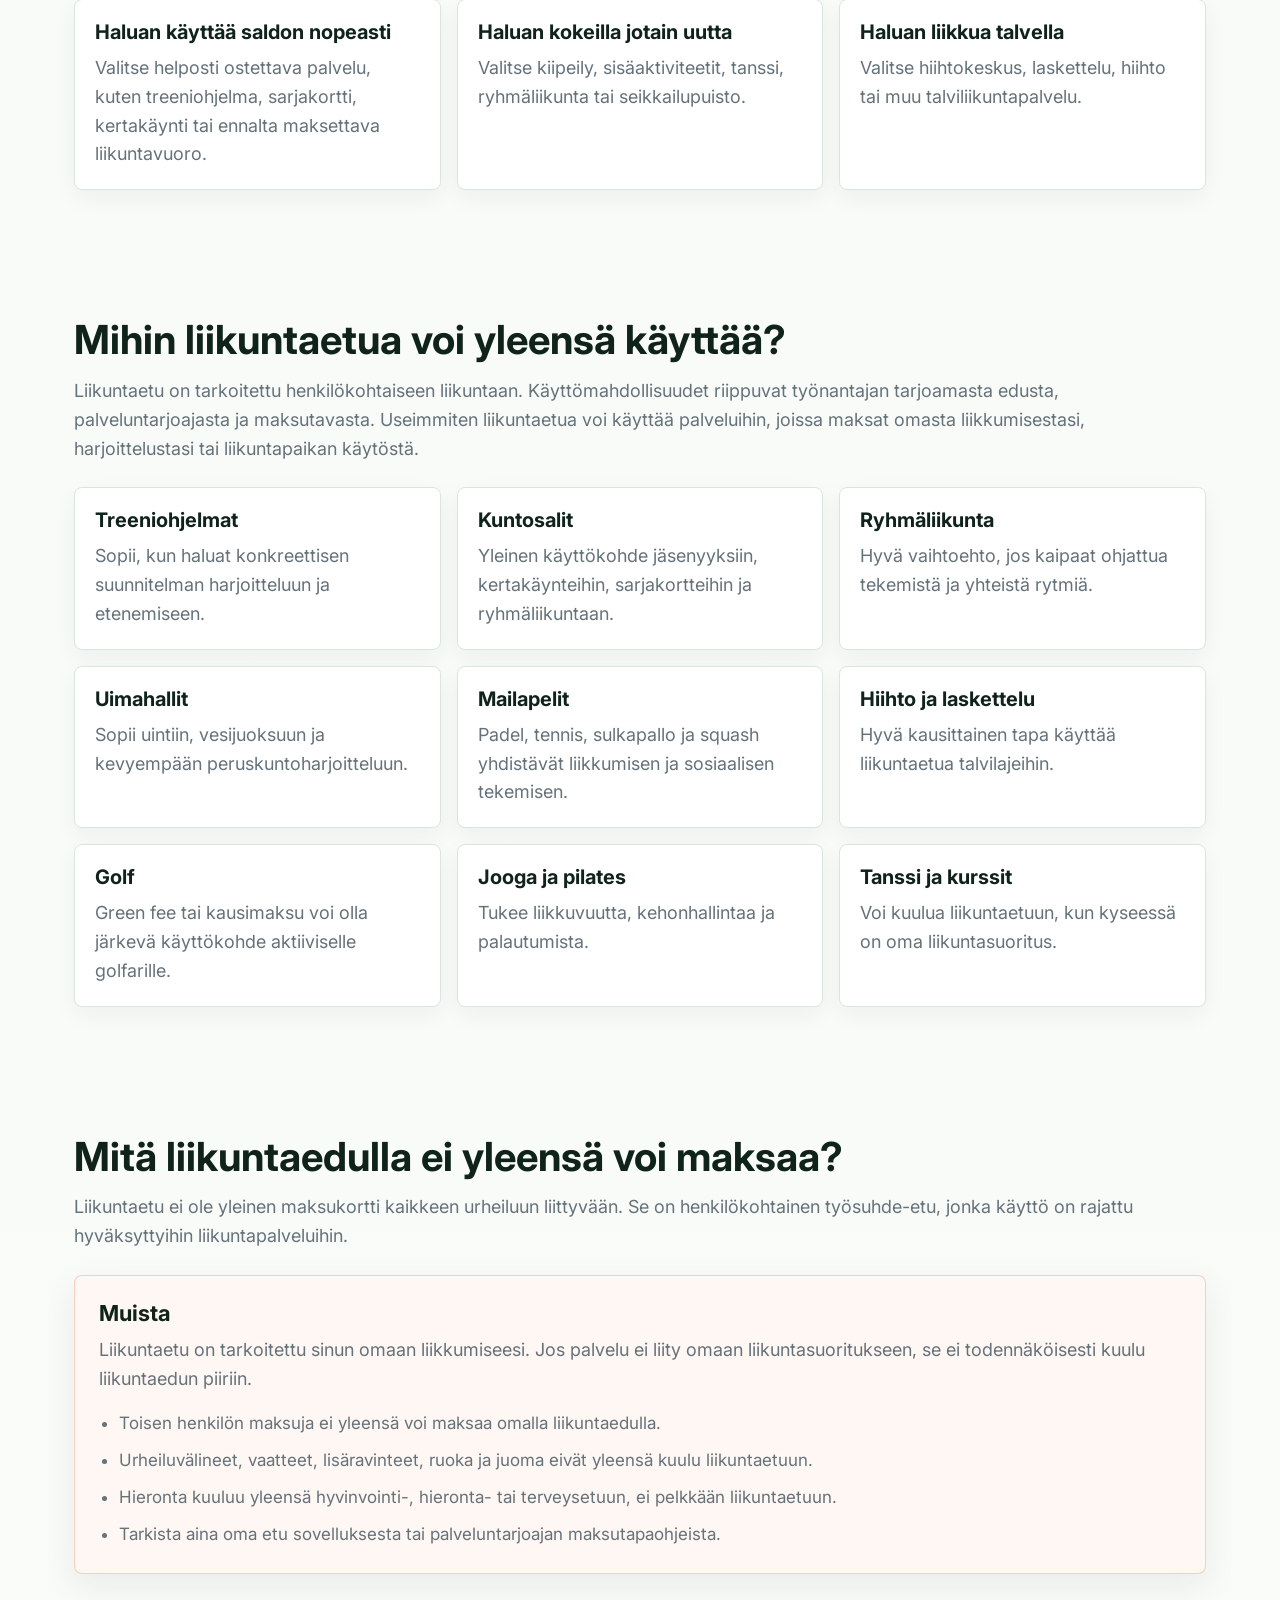
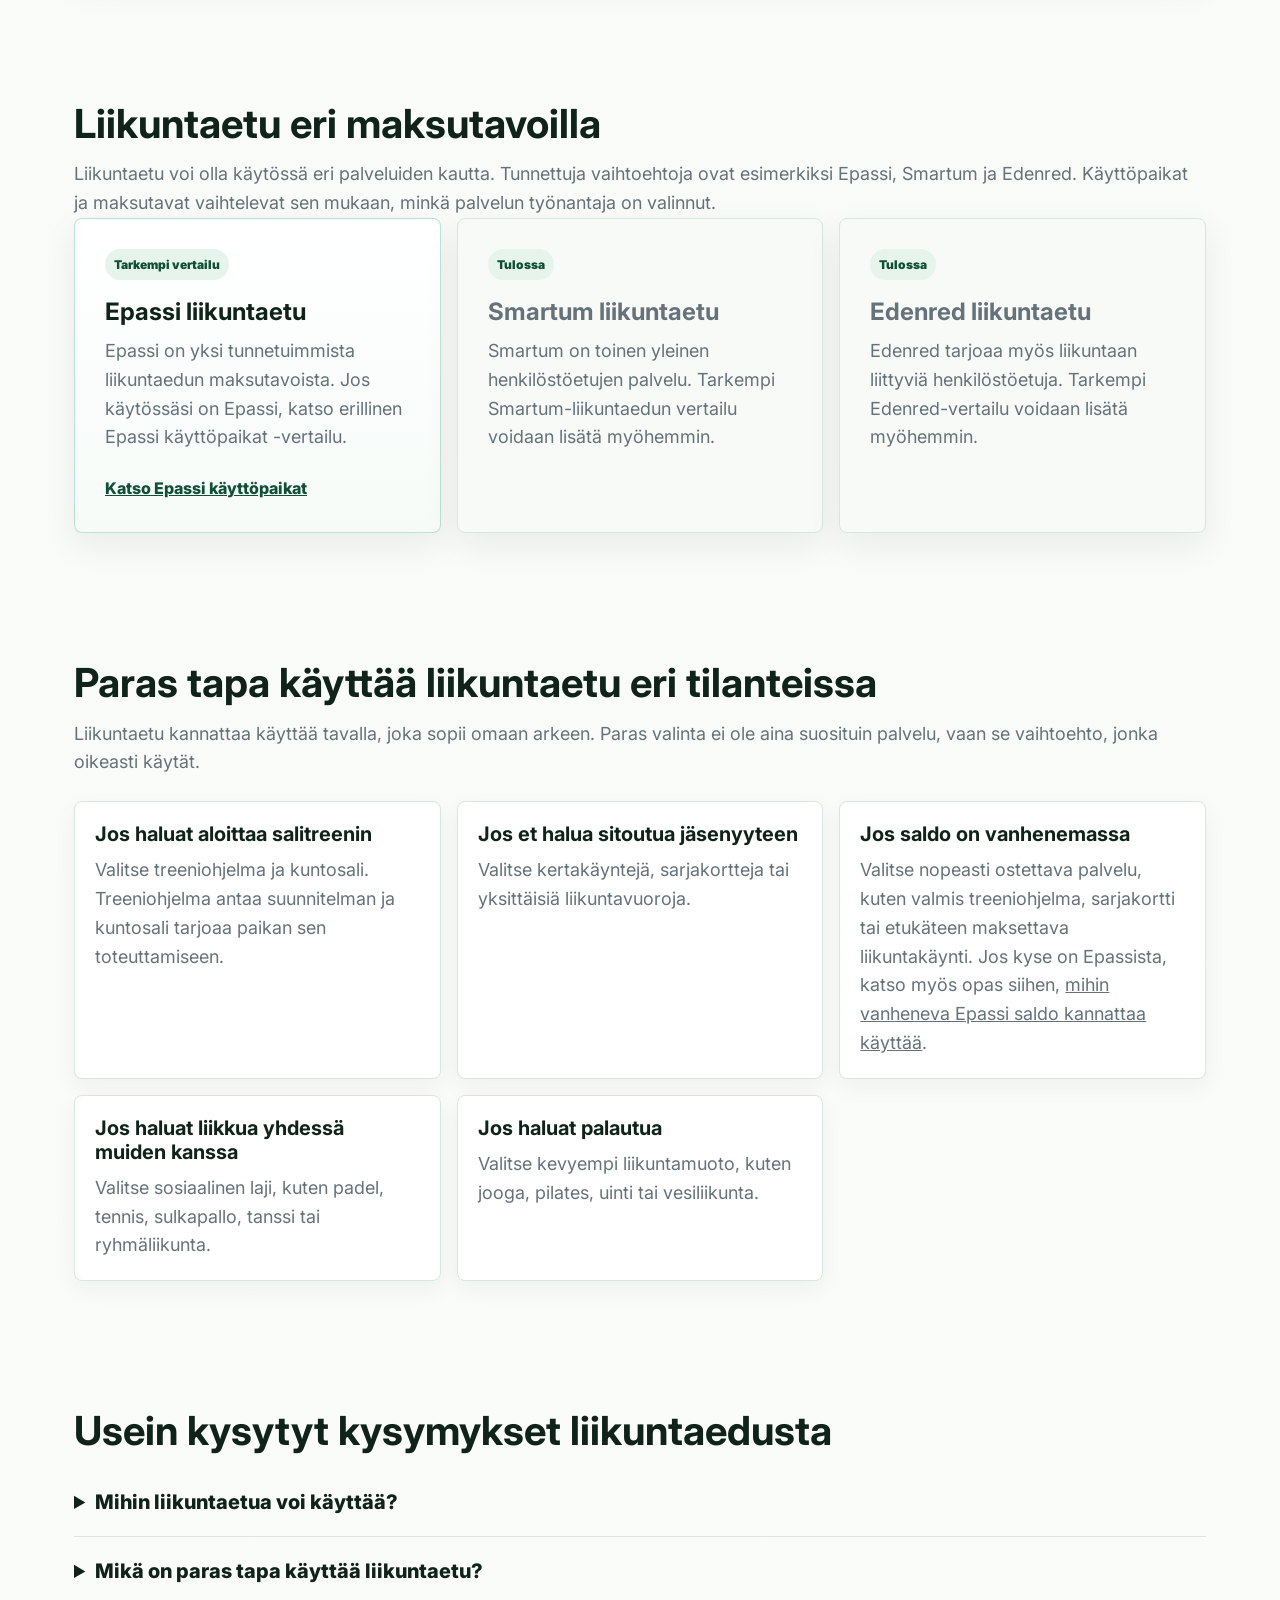
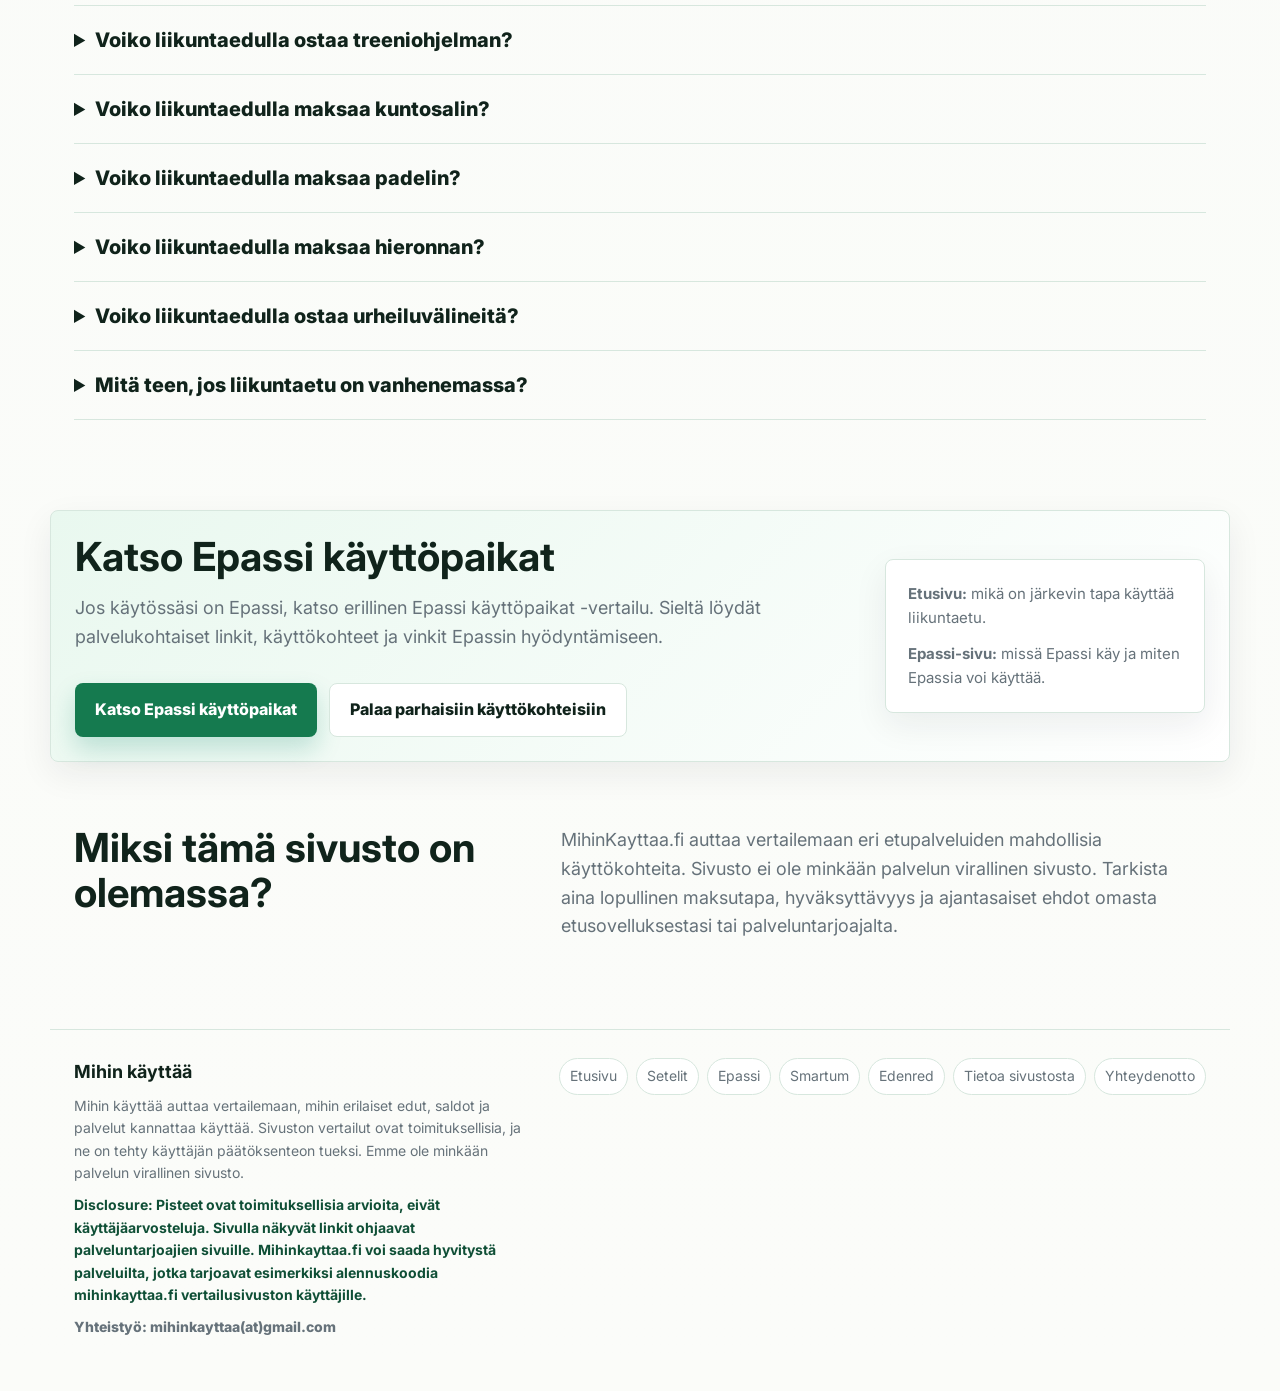
==== commit da35e059: "Add editorial dates and sitemap lastmod" ====
--- a/index.html
+++ b/index.html
@@ -1,4 +1,4 @@
-﻿<!doctype html>
+<!doctype html>
 <html lang="fi">
   <head>
     <meta charset="utf-8">
@@ -6,7 +6,7 @@
     <title>Mihin käyttää liikuntaetu? Parhaat käyttökohteet vertailussa</title>
     <meta name="description" content="Vertaa parhaat tavat käyttää liikuntaetu. Katso sopiiko sinulle parhaiten treeniohjelma, kuntosali, uimahalli, padel, jooga, hiihtokeskus vai muu liikuntapalvelu.">
     <link rel="canonical" href="https://mihinkayttaa.fi/">
-    <link rel="stylesheet" href="/styles.css?v=trust-badge-clean-20260703">
+    <link rel="stylesheet" href="/styles.css?v=article-meta-20260708">
     <link rel="icon" type="image/png" href="/assets/brand/favicon-512.png">
     <link rel="apple-touch-icon" href="/assets/brand/favicon-512.png">
     <meta property="og:title" content="Mihin käyttää liikuntaetu?">
@@ -24,6 +24,13 @@
         "description": "Opas liikuntaedun parhaisiin käyttökohteisiin ja valintaan eri tilanteissa.",
         "url": "https://mihinkayttaa.fi/",
         "inLanguage": "fi",
+        "datePublished": "2026-07-02",
+        "dateModified": "2026-07-08",
+        "author": {
+          "@type": "Organization",
+          "name": "Mihin käyttää -toimitus",
+          "url": "https://mihinkayttaa.fi/tietoa/"
+        },
         "publisher": {
           "@type": "Organization",
           "name": "MihinKayttaa.fi"
@@ -108,6 +115,7 @@
           <p class="brand-slogan">Käytä etusi fiksummin.</p>
           <p class="eyebrow">Liikuntaedun käyttökohteet</p>
           <h1>Mihin käyttää liikuntaetu?</h1>
+          <p class="article-meta">Kirjoittanut Mihin käyttää -toimitus • Viimeksi päivitetty 8.7.2026 • Osa linkeistä on kaupallisia</p>
           <p class="lead">Liikuntaetu kannattaa käyttää palveluun, josta saat oikeasti hyötyä. Vertailimme parhaat tavat käyttää liikuntaetu ja kokosimme yhteen vaihtoehdot tavoitteelliseen treeniin, kuntosalille, uimahalliin, mailapeleihin, talviliikuntaan ja palauttavaan harjoitteluun.</p>
           <div class="hero-actions">
             <a class="button primary" href="#parhaat-kayttokohteet">Katso parhaat käyttökohteet</a>
@@ -134,7 +142,7 @@
 
           <div class="ranking-trust-row" aria-label="Vertailun perusteet">
             <span>Listasimme vaihtoehdot sen mukaan, mistä käyttäjä saa eniten hyötyä ja kuinka vaivattomasti edun voi käyttää</span>
-            <span>Päivitetty 2026</span>
+            <span>Päivitetty 8.7.2026</span>
           </div>
 
           <ol class="ranked-list">
--- a/styles.css
+++ b/styles.css
@@ -187,6 +187,19 @@
   line-height: 1.55;
 }
 
+.article-meta {
+  max-width: 820px;
+  margin: 14px 0 0;
+  color: var(--muted);
+  font-size: 14px;
+  font-weight: 700;
+  line-height: 1.55;
+}
+
+.article-meta + .lead {
+  margin-top: 16px;
+}
+
 .hero-actions {
   display: flex;
   flex-wrap: wrap;
@@ -572,7 +585,12 @@
 .icon-finnkino,
 .icon-museokortti,
 .icon-lippu,
-.icon-tiketti {
+.icon-tiketti,
+.icon-kansallisteatteri,
+.icon-rock-house,
+.icon-arena-center,
+.icon-helsinki-city-run,
+.icon-puhti {
   background: linear-gradient(135deg, #172b3a, #506b7b);
 }
 
@@ -587,7 +605,11 @@
 .icon-rela,
 .icon-suhk,
 .icon-terveystalo,
-.icon-mehilainen {
+.icon-mehilainen,
+.icon-korkeasaari,
+.icon-kiasma,
+.icon-yogaia,
+.icon-kj-experience {
   background: linear-gradient(135deg, #5f7380, #9bb2bd);
 }
 
@@ -622,7 +644,8 @@
 .rank-logo.icon-treeniohjelma,
 .rank-logo.icon-finnkino,
 .rank-logo.icon-museokortti,
-.rank-logo.icon-ruka {
+.rank-logo.icon-ruka,
+.rank-logo.icon-kiasma {
   width: 44px;
   max-width: 44px;
   padding: 5px;
@@ -636,20 +659,36 @@
 .rank-logo.icon-flamingo,
 .rank-logo.icon-tiketti,
 .rank-logo.icon-terveystalo,
-.rank-logo.icon-urheiluhallit {
+.rank-logo.icon-urheiluhallit,
+.rank-logo.icon-kansallisteatteri,
+.rank-logo.icon-rock-house,
+.rank-logo.icon-arena-center,
+.rank-logo.icon-helsinki-city-run,
+.rank-logo.icon-puhti {
   width: 78px;
   max-width: 78px;
 }
 
 .rank-logo.icon-fitness24seven,
 .rank-logo.icon-padel-tampere,
-.rank-logo.icon-lippu {
+.rank-logo.icon-lippu,
+.rank-logo.icon-arena-center,
+.rank-logo.icon-rock-house {
   background: #092c42;
 }
 
 .rank-logo.icon-lippu,
-.rank-logo.icon-suhk {
+.rank-logo.icon-suhk,
+.rank-logo.icon-helsinki-city-run {
   padding: 8px;
+}
+
+.rank-logo.icon-korkeasaari,
+.rank-logo.icon-kansallisteatteri,
+.rank-logo.icon-yogaia,
+.rank-logo.icon-kj-experience {
+  width: 68px;
+  max-width: 68px;
 }
 
 .rank-brand strong {
